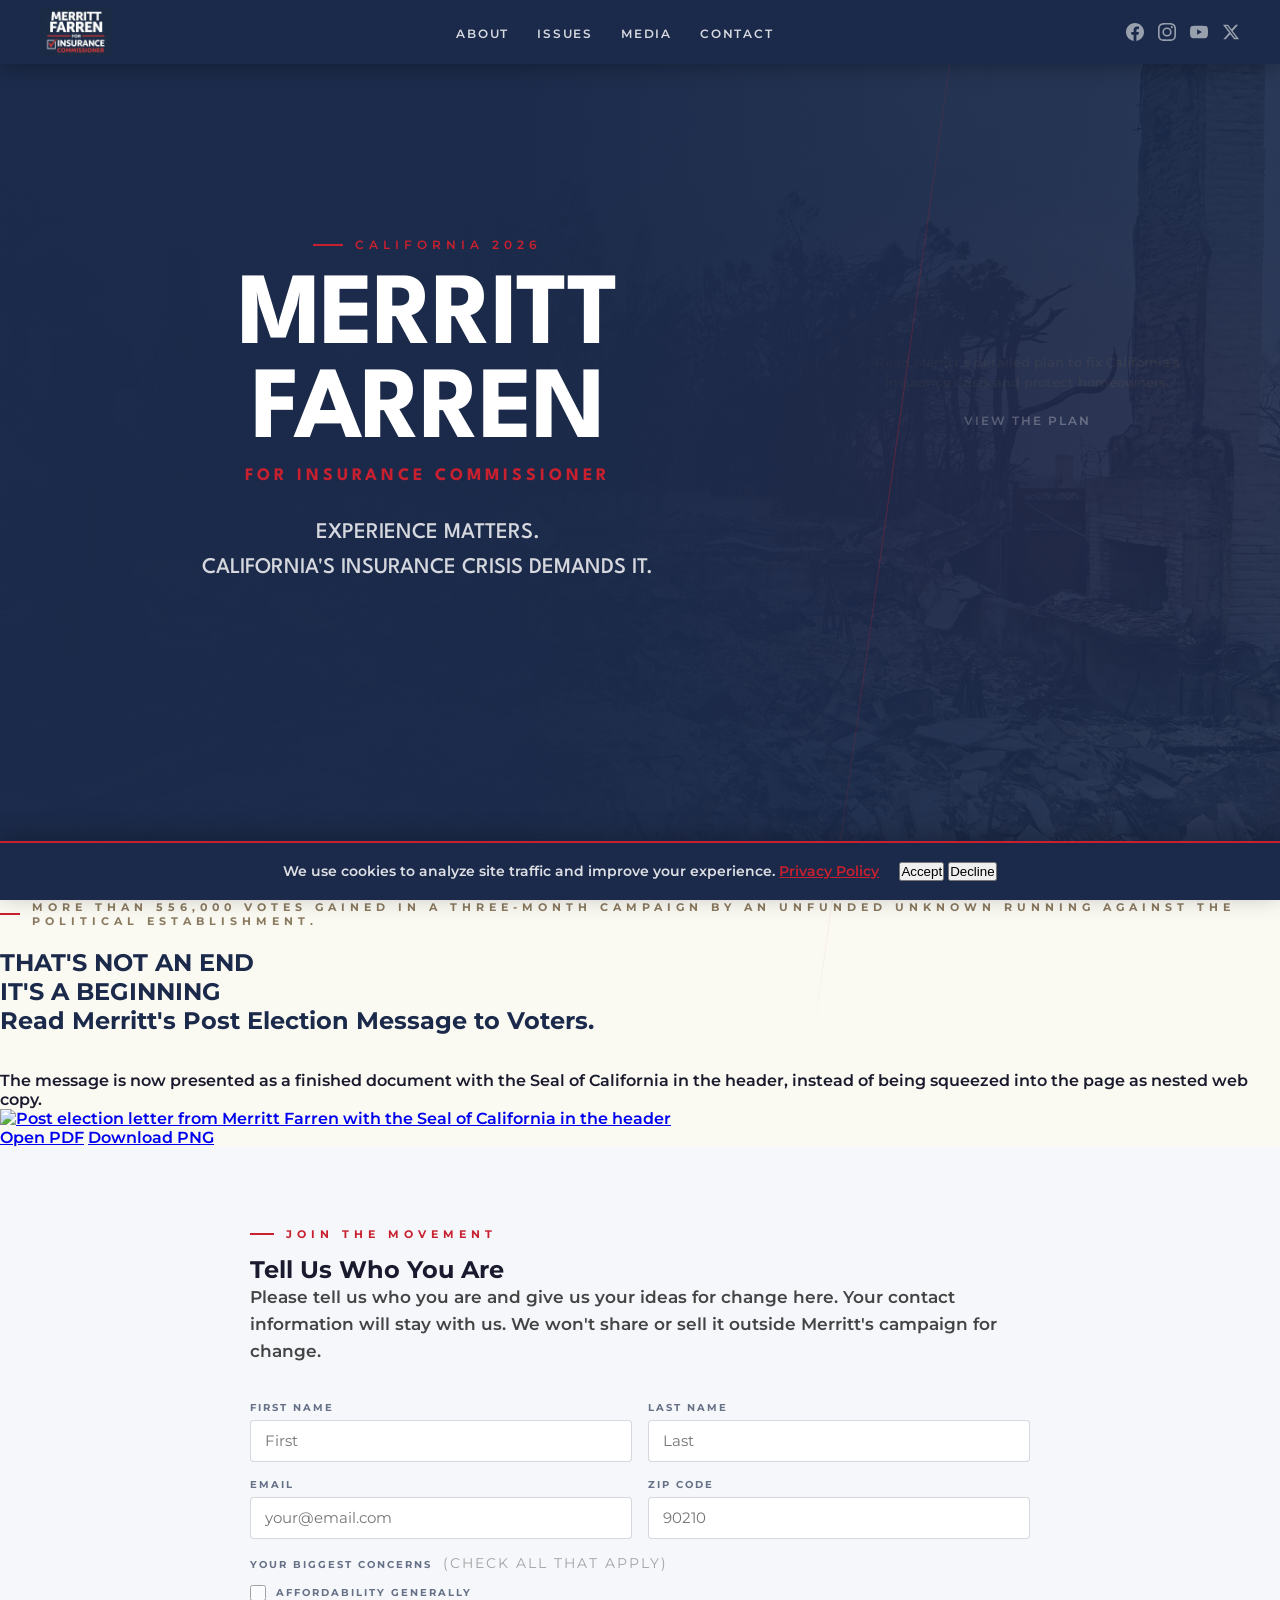
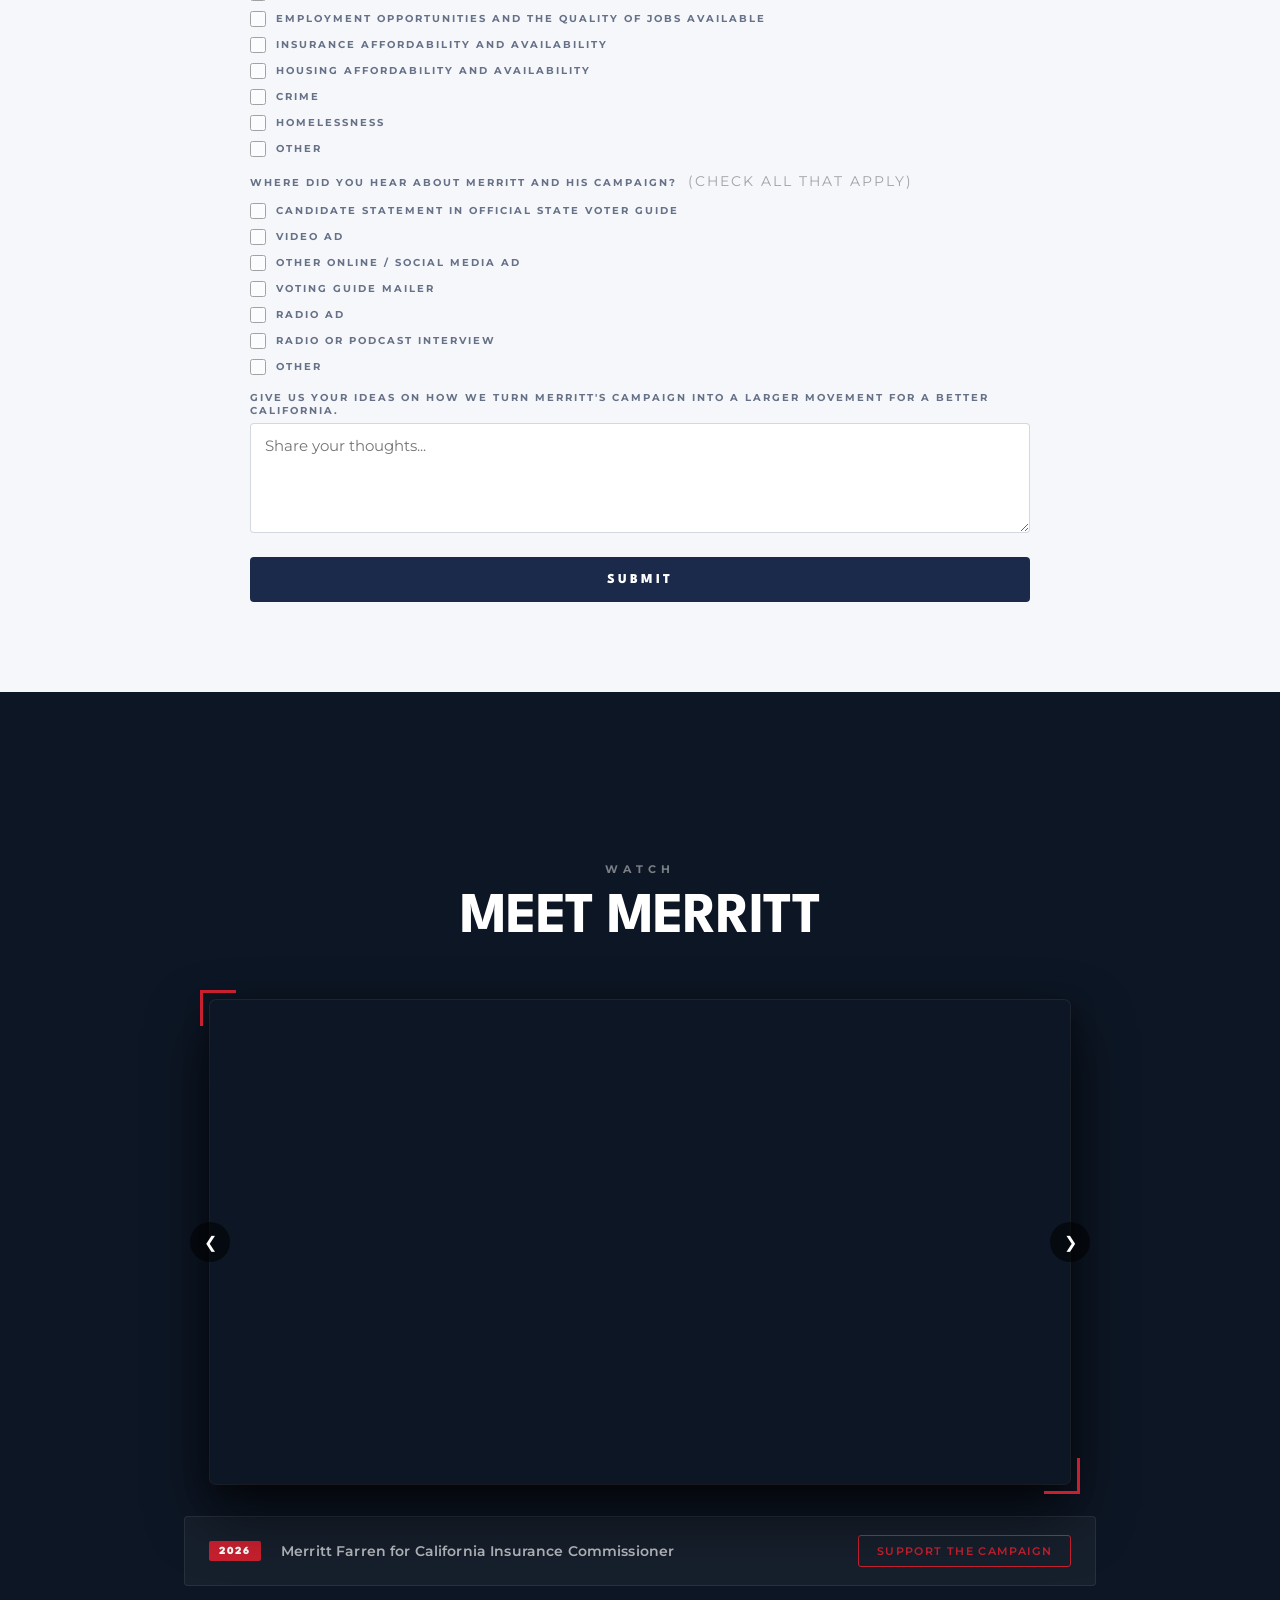
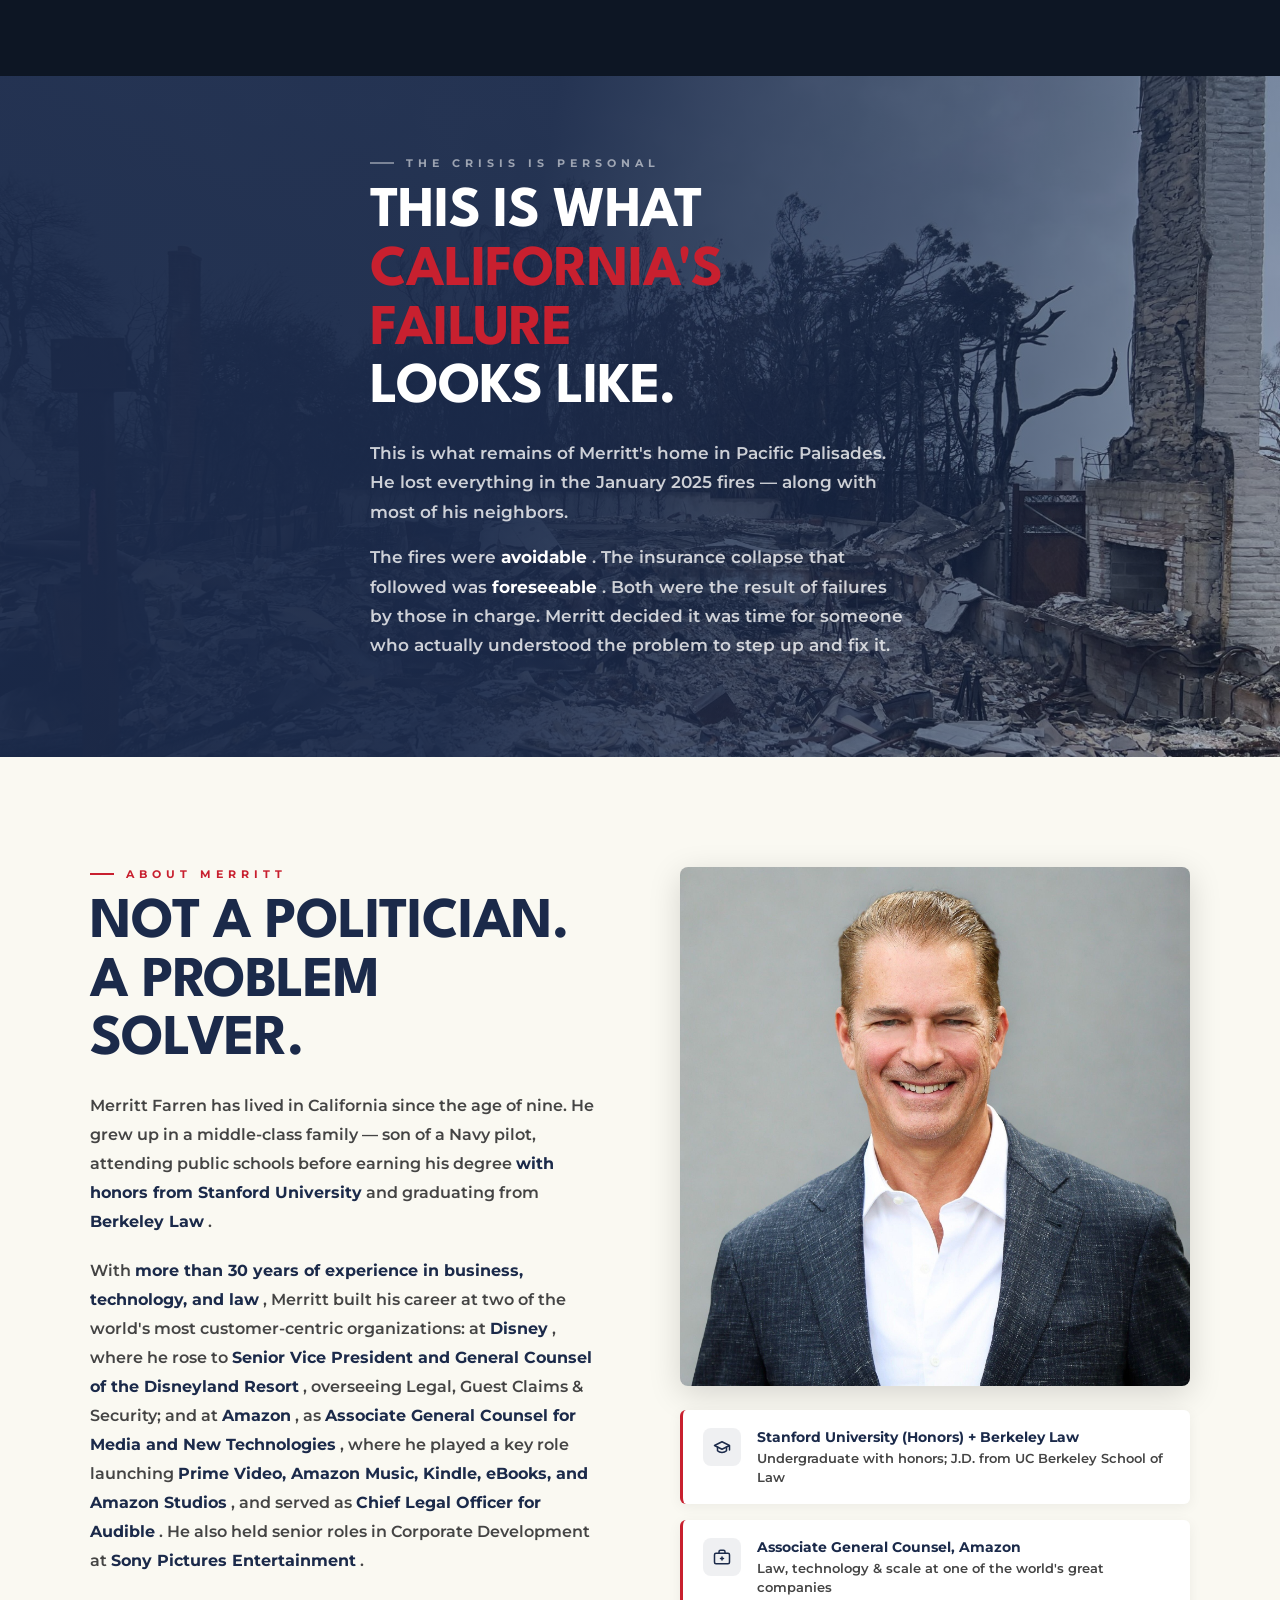
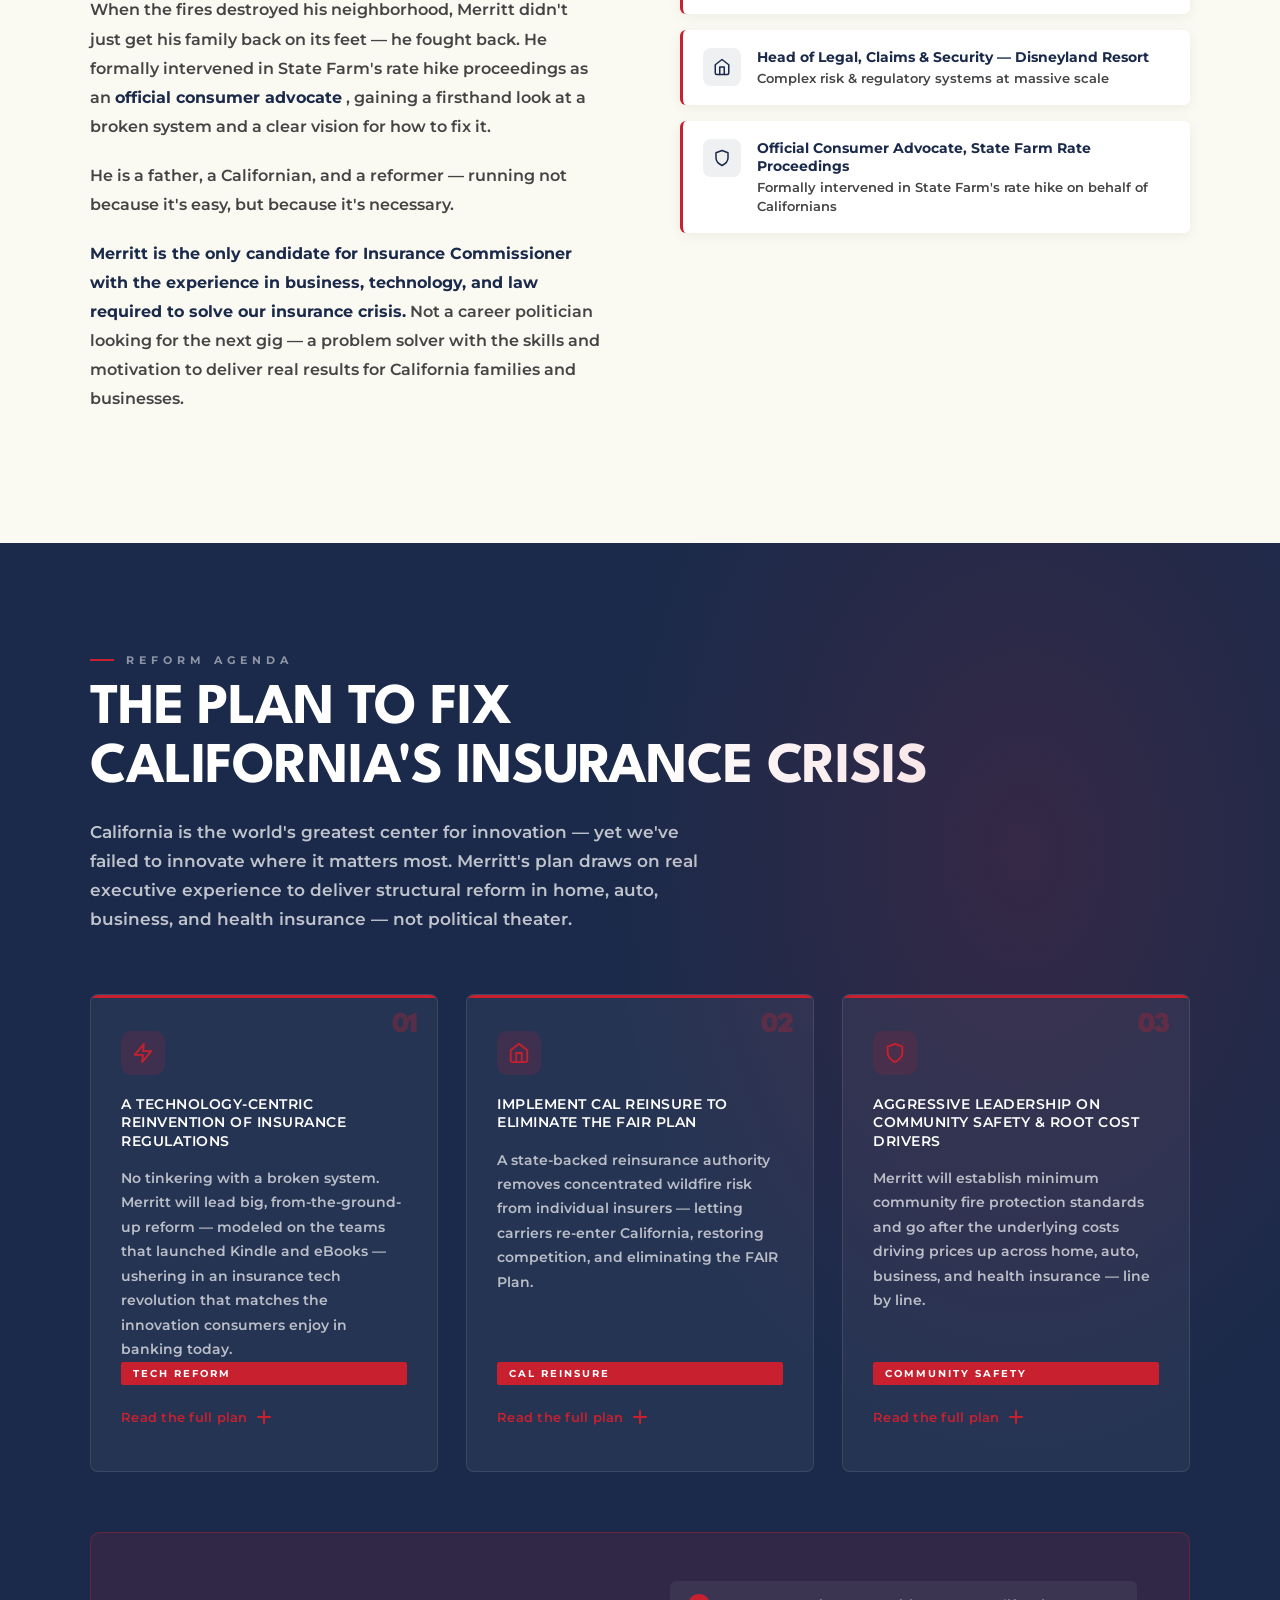
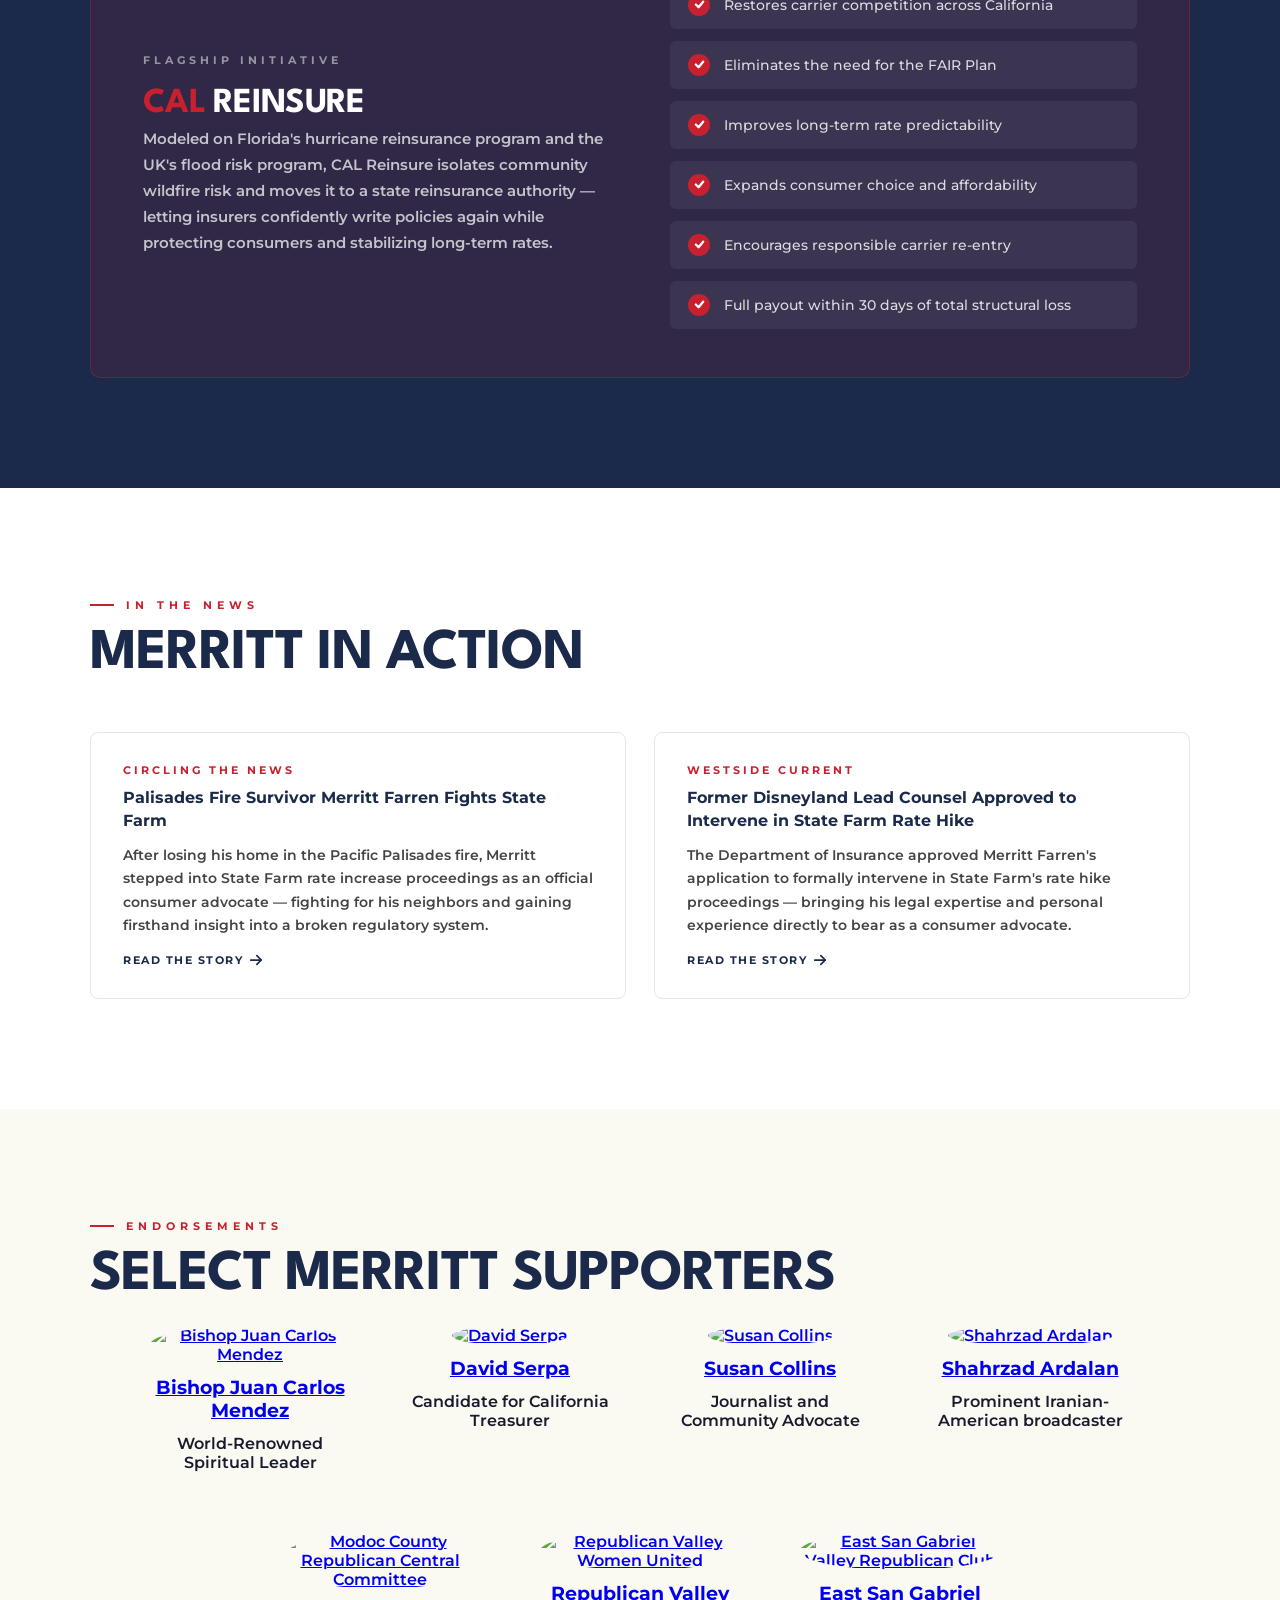
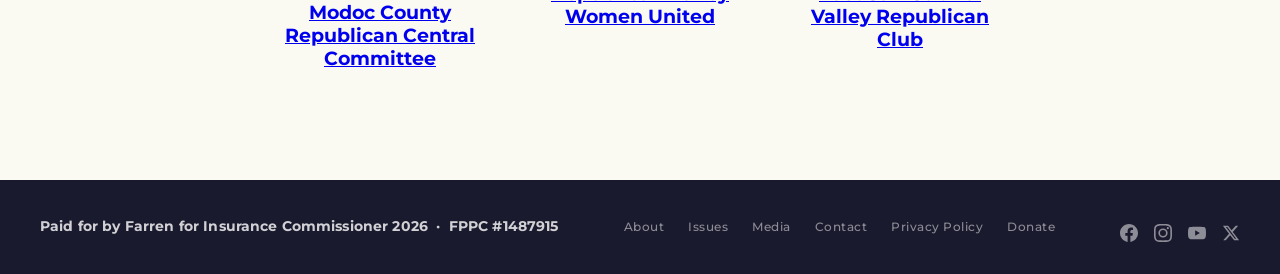
==== index.html @ 4e4d444b "Post-Race Update" ====
<!doctype html>
<html lang="en">
  <head>
    <meta charset="UTF-8" />
    <meta name="viewport" content="width=device-width, initial-scale=1.0" />
    <title>Merritt Farren for California Insurance Commissioner 2026</title>

    <!-- SEO Meta Tags -->
    <meta
      name="description"
      content="Merritt Farren is running for California Insurance Commissioner in 2026. A Pacific Palisades fire survivor with 30+ years of experience at Disney and Amazon, Merritt has the plan to fix California's insurance crisis."
    />
    <meta
      name="keywords"
      content="Merritt Farren, California Insurance Commissioner, 2026 election, insurance reform, CAL Reinsure, FAIR Plan, wildfire insurance, California insurance crisis, home insurance, auto insurance"
    />
    <meta name="author" content="Farren for Insurance Commissioner 2026" />
    <meta name="robots" content="index, follow" />
    <link rel="canonical" href="https://www.merrittfarrenca.com" />

    <!-- Open Graph / Facebook -->
    <meta property="og:type" content="website" />
    <meta property="og:url" content="https://www.merrittfarrenca.com" />
    <meta
      property="og:title"
      content="Merritt Farren for California Insurance Commissioner 2026"
    />
    <meta
      property="og:description"
      content="Experience matters. Merritt Farren — Disney and Amazon executive, Stanford and Berkeley Law grad, Pacific Palisades fire survivor — is running to fix California's insurance crisis with a real plan."
    />
    <meta
      property="og:image"
      content="https://www.merrittfarrenca.com/images/merritt-farren.jpg"
    />
    <meta
      property="og:site_name"
      content="Merritt Farren for Insurance Commissioner 2026"
    />
    <meta property="og:locale" content="en_US" />

    <!-- Twitter Card -->
    <meta name="twitter:card" content="summary_large_image" />
    <meta
      name="twitter:title"
      content="Merritt Farren for California Insurance Commissioner 2026"
    />
    <meta
      name="twitter:description"
      content="Experience matters. Merritt Farren — Disney and Amazon executive, Stanford and Berkeley Law grad, fire survivor — is running to fix California's insurance crisis."
    />
    <meta
      name="twitter:image"
      content="https://www.merrittfarrenca.com/images/merritt-farren.jpg"
    />

    <!-- Theme & Mobile -->
    <meta name="theme-color" content="#1B2A4A" />
    <meta name="apple-mobile-web-app-title" content="Farren 2026" />
    <meta name="application-name" content="Farren 2026" />

    <link rel="preconnect" href="https://fonts.googleapis.com" />
    <link rel="preconnect" href="https://fonts.gstatic.com" crossorigin />
    <link
      href="https://fonts.googleapis.com/css2?family=League+Spartan:wght@400;500;600;700;800;900&family=Montserrat:wght@400;500;600;700&display=swap"
      rel="stylesheet"
    />
    <link rel="stylesheet" href="css/styles.css" />
    <!-- Google Tag Manager -->
    <script>
      (function (w, d, s, l, i) {
        w[l] = w[l] || [];
        w[l].push({
          "gtm.start": new Date().getTime(),
          event: "gtm.js",
        });
        var f = d.getElementsByTagName(s)[0],
          j = d.createElement(s),
          dl = l != "dataLayer" ? "&l=" + l : "";
        j.async = true;
        j.src = "https://www.googletagmanager.com/gtm.js?id=" + i + dl;
        f.parentNode.insertBefore(j, f);
      })(window, document, "script", "dataLayer", "GTM-PVNHFPWB");
    </script>

<!-- End Google Tag Manager --></head>
  <body>
    <!-- NAV -->
    <nav>
      <a href="#" class="nav-logo">
        <img
          src="images/logo.jpg"
          alt="Merritt Farren for Insurance Commissioner 2026"
        />
      </a>
      <ul class="nav-links">
        <li>
          <a href="#story">About</a>
        </li>
        <li>
          <a href="#issues">Issues</a>
        </li>
        <!--<li>
          <a href="#endorsements">Endorsements</a>
        </li> Hide endorsements for now -->
        <li>
          <a href="/media">Media</a>
        </li>
        <li>
          <a href="#contact">Contact</a>
        </li>
        <!--<li>
          <a
            href="https://www.efundraisingconnections.com/c/FarrenforInsuranceCommissioner2026"
            target="_blank"
            class="nav-donate"
            >Donate</a
          >
        </li> -->
      </ul>
      <div class="nav-social">
        <a
          href="https://www.facebook.com/merritt.farren"
          target="_blank"
          aria-label="Facebook"
        >
          <svg viewBox="0 0 24 24" fill="currentColor">
            <path
              d="M24 12.073c0-6.627-5.373-12-12-12s-12 5.373-12 12c0 5.99 4.388 10.954 10.125 11.854v-8.385H7.078v-3.47h3.047V9.43c0-3.007 1.792-4.669 4.533-4.669 1.312 0 2.686.235 2.686.235v2.953H15.83c-1.491 0-1.956.925-1.956 1.874v2.25h3.328l-.532 3.47h-2.796v8.385C19.612 23.027 24 18.062 24 12.073z"
            />
          </svg>
        </a>
        <a
          href="https://www.instagram.com/merrittfarren"
          target="_blank"
          aria-label="Instagram"
        >
          <svg viewBox="0 0 24 24" fill="currentColor">
            <path
              d="M12 2.163c3.204 0 3.584.012 4.85.07 3.252.148 4.771 1.691 4.919 4.919.058 1.265.069 1.645.069 4.849 0 3.205-.012 3.584-.069 4.849-.149 3.225-1.664 4.771-4.919 4.919-1.266.058-1.644.07-4.85.07-3.204 0-3.584-.012-4.849-.07-3.26-.149-4.771-1.699-4.919-4.92-.058-1.265-.07-1.644-.07-4.849 0-3.204.013-3.583.07-4.849.149-3.227 1.664-4.771 4.919-4.919 1.266-.057 1.645-.069 4.849-.069zM12 0C8.741 0 8.333.014 7.053.072 2.695.272.273 2.69.073 7.052.014 8.333 0 8.741 0 12c0 3.259.014 3.668.072 4.948.2 4.358 2.618 6.78 6.98 6.98C8.333 23.986 8.741 24 12 24c3.259 0 3.668-.014 4.948-.072 4.354-.2 6.782-2.618 6.979-6.98.059-1.28.073-1.689.073-4.948 0-3.259-.014-3.667-.072-4.947-.196-4.354-2.617-6.78-6.979-6.98C15.668.014 15.259 0 12 0zm0 5.838a6.162 6.162 0 100 12.324 6.162 6.162 0 000-12.324zM12 16a4 4 0 110-8 4 4 0 010 8zm6.406-11.845a1.44 1.44 0 100 2.881 1.44 1.44 0 000-2.881z"
            />
          </svg>
        </a>
        <a
          href="https://www.youtube.com/@MerrittFarrenCampaign"
          target="_blank"
          aria-label="YouTube"
        >
          <svg viewBox="0 0 24 24" fill="currentColor">
            <path
              d="M23.498 6.186a3.016 3.016 0 0 0-2.122-2.136C19.505 3.545 12 3.545 12 3.545s-7.505 0-9.377.505A3.017 3.017 0 0 0 .502 6.186C0 8.07 0 12 0 12s0 3.93.502 5.814a3.016 3.016 0 0 0 2.122 2.136c1.871.505 9.376.505 9.376.505s7.505 0 9.377-.505a3.015 3.015 0 0 0 2.122-2.136C24 15.93 24 12 24 12s0-3.93-.502-5.814zM9.545 15.568V8.432L15.818 12l-6.273 3.568z"
            />
          </svg>
        </a>
        <a href="https://x.com/merrittfarren" target="_blank" aria-label="X">
          <svg viewBox="0 0 24 24" fill="currentColor">
            <path
              d="M18.244 2.25h3.308l-7.227 8.26 8.502 11.24H16.17l-5.214-6.817L4.99 21.75H1.68l7.73-8.835L1.254 2.25H8.08l4.713 6.231zm-1.161 17.52h1.833L7.084 4.126H5.117z"
            />
          </svg>
        </a>
      </div>
      <button class="hamburger" id="hamburger" aria-label="Open menu">
        <span></span>
        <span></span>
        <span></span>
      </button>
    </nav>

    <!-- MOBILE MENU -->
    <div class="mobile-menu" id="mobileMenu">
      <ul class="mobile-menu-links">
        <li>
          <a href="#story">About</a>
        </li>
        <li>
          <a href="#issues">Issues</a>
        </li>
        <li>
          <a href="#endorsements">Endorsements</a>
        </li>
        <li>
          <a href="/media">Media</a>
        </li>
        <li>
          <a href="#contact">Contact</a>
        </li>
        <li>
          <a
            href="https://www.efundraisingconnections.com/c/FarrenforInsuranceCommissioner2026"
            target="_blank"
            class="mobile-donate"
            >Donate</a
          >
        </li>
      </ul>
      <div class="mobile-menu-social">
        <a
          href="https://www.facebook.com/merritt.farren"
          target="_blank"
          aria-label="Facebook"
        >
          <svg viewBox="0 0 24 24" fill="currentColor">
            <path
              d="M24 12.073c0-6.627-5.373-12-12-12s-12 5.373-12 12c0 5.99 4.388 10.954 10.125 11.854v-8.385H7.078v-3.47h3.047V9.43c0-3.007 1.792-4.669 4.533-4.669 1.312 0 2.686.235 2.686.235v2.953H15.83c-1.491 0-1.956.925-1.956 1.874v2.25h3.328l-.532 3.47h-2.796v8.385C19.612 23.027 24 18.062 24 12.073z"
            />
          </svg>
        </a>
        <a
          href="https://www.instagram.com/merrittfarren"
          target="_blank"
          aria-label="Instagram"
        >
          <svg viewBox="0 0 24 24" fill="currentColor">
            <path
              d="M12 2.163c3.204 0 3.584.012 4.85.07 3.252.148 4.771 1.691 4.919 4.919.058 1.265.069 1.645.069 4.849 0 3.205-.012 3.584-.069 4.849-.149 3.225-1.664 4.771-4.919 4.919-1.266.058-1.644.07-4.85.07-3.204 0-3.584-.012-4.849-.07-3.26-.149-4.771-1.699-4.919-4.92-.058-1.265-.07-1.644-.07-4.849 0-3.204.013-3.583.07-4.849.149-3.227 1.664-4.771 4.919-4.919 1.266-.057 1.645-.069 4.849-.069zM12 0C8.741 0 8.333.014 7.053.072 2.695.272.273 2.69.073 7.052.014 8.333 0 8.741 0 12c0 3.259.014 3.668.072 4.948.2 4.358 2.618 6.78 6.98 6.98C8.333 23.986 8.741 24 12 24c3.259 0 3.668-.014 4.948-.072 4.354-.2 6.782-2.618 6.979-6.98.059-1.28.073-1.689.073-4.948 0-3.259-.014-3.667-.072-4.947-.196-4.354-2.617-6.78-6.979-6.98C15.668.014 15.259 0 12 0zm0 5.838a6.162 6.162 0 100 12.324 6.162 6.162 0 000-12.324zM12 16a4 4 0 110-8 4 4 0 010 8zm6.406-11.845a1.44 1.44 0 100 2.881 1.44 1.44 0 000-2.881z"
            />
          </svg>
        </a>
        <a
          href="https://www.youtube.com/@MerrittFarrenCampaign"
          target="_blank"
          aria-label="YouTube"
        >
          <svg viewBox="0 0 24 24" fill="currentColor">
            <path
              d="M23.498 6.186a3.016 3.016 0 0 0-2.122-2.136C19.505 3.545 12 3.545 12 3.545s-7.505 0-9.377.505A3.017 3.017 0 0 0 .502 6.186C0 8.07 0 12 0 12s0 3.93.502 5.814a3.016 3.016 0 0 0 2.122 2.136c1.871.505 9.376.505 9.376.505s7.505 0 9.377-.505a3.015 3.015 0 0 0 2.122-2.136C24 15.93 24 12 24 12s0-3.93-.502-5.814zM9.545 15.568V8.432L15.818 12l-6.273 3.568z"
            />
          </svg>
        </a>
        <a href="https://x.com/merrittfarren" target="_blank" aria-label="X">
          <svg viewBox="0 0 24 24" fill="currentColor">
            <path
              d="M18.244 2.25h3.308l-7.227 8.26 8.502 11.24H16.17l-5.214-6.817L4.99 21.75H1.68l7.73-8.835L1.254 2.25H8.08l4.713 6.231zm-1.161 17.52h1.833L7.084 4.126H5.117z"
            />
          </svg>
        </a>
      </div>
    </div>

        <!-- HERO -->
    <section class="hero">
      <div class="hero-fire-bg"></div>
      <div class="hero-bg-overlay"></div>
      <div class="hero-inner">
        <div class="hero-text">
          <div class="hero-eyebrow">California 2026</div>
          <div class="hero-name">
            Merritt
            <br />
            Farren
          </div>
          <div class="hero-title">For Insurance Commissioner</div>
          <p class="hero-headline">
            Experience Matters.
            <br />
            California's Insurance Crisis Demands It.
          </p>
        </div>
        <div class="hero-logo-wrap">
          <div class="hero-logo-frame">
            <img
              src="images/logo.jpg"
              alt="Merritt Farren for Insurance Commissioner"
            />
          </div>
        </div>
      </div>
      <!--<div class="hero-actions">
        <div class="hero-action-col">
          <h3>Email Updates</h3>
          <p>
            Get campaign updates and key announcements. Sign up for the email
            list.
          </p>
          <form
            action="/thanks"
            class="volunteer-form"
            id="emailListForm"
            method="POST"
            name="email-list"
          >
            <input type="hidden" name="form-name" value="email-list" />
            <input
              type="email"
              name="email"
              id="emailListEmail"
              placeholder="Your email"
              autocomplete="email"
              required
            />
            <button type="submit">Sign Up</button>
          </form>
          <p
            class="form-status"
            id="emailListStatus"
            role="status"
            aria-live="polite"
          ></p>
        </div>  Email section is commented out -->
        <!--<div class="hero-action-col">
          <h3>Donate</h3>
          <p>
            Your contribution fuels the fight for fair insurance in California.
            Every dollar counts.
          </p>
          <a
            href="https://www.efundraisingconnections.com/c/FarrenforInsuranceCommissioner2026"
            target="_blank"
            class="action-btn action-btn-red"
            >Donate Now</a
          >
        </div>  Donate section is commented out -->
        <div class="hero-action-col">
          <h3>See the Plan</h3>
          <p>
            Read Merritt's detailed plan to fix California's insurance crisis
            and protect homeowners.
          </p>
          <a href="#issues" class="action-btn action-btn-navy">View the Plan</a>
        </div>
      </div>
      <div class="scroll-indicator">
        <div class="scroll-chevron"></div>
      </div>
    </section>

    <!-- MERRITT LETTER -->
    <div class="letter-section">
      <div class="letter-section-bg"></div>
      <div class="letter-section-overlay"></div>
      <div class="letter-section-inner">
        <div class="letter-intro">
          <div class="section-label letter-label">
            MORE THAN 556,000 VOTES GAINED IN A THREE-MONTH CAMPAIGN BY AN UNFUNDED
            UNKNOWN RUNNING AGAINST THE POLITICAL ESTABLISHMENT.
          </div>

          <h2 class="letter-h2">
            THAT'S NOT AN END<br />
            <span>IT'S A BEGINNING</span><br />
            Read Merritt's Post Election Message to Voters.
          </h2>
          <p class="letter-intro-copy">
            The message is now presented as a finished document with the Seal of
            California in the header, instead of being squeezed into the page as
            nested web copy.
          </p>
        </div>

        <figure class="letter-document">
          <a href="images/documents/merritt-post-election-letter.pdf" aria-label="Open Merritt Farren's post election letter as a PDF">
            <img
              src="images/documents/merritt-post-election-letter.png"
              alt="Post election letter from Merritt Farren with the Seal of California in the header"
            />
          </a>
          <figcaption class="letter-actions">
            <a href="images/documents/merritt-post-election-letter.pdf">Open PDF</a>
            <a href="images/documents/merritt-post-election-letter.png" download>Download PNG</a>
          </figcaption>
        </figure>
      </div>
    </div>

    <!-- MOVEMENT FORM -->
<section id="movement-form" class="movement-form-section">
  <div class="movement-form-inner">
    <div class="section-label">Join the Movement</div>
    <h2>Tell Us Who You Are</h2>
    <p class="movement-form-intro">
      Please tell us who you are and give us your ideas for change here.
      Your contact information will stay with us. We won't share or sell
      it outside Merritt's campaign for change.
    </p>

    <form
      action="/thanks"
      id="movementForm"
      method="POST"
      name="movement"
    >
      <input type="hidden" name="form-name" value="movement" />

      <!-- Name Row -->
      <div class="cf-row">
        <div class="cf-group">
          <label for="mf-first">First Name</label>
          <input
            type="text"
            id="mf-first"
            name="first-name"
            placeholder="First"
            autocomplete="given-name"
            required
          />
        </div>
        <div class="cf-group">
          <label for="mf-last">Last Name</label>
          <input
            type="text"
            id="mf-last"
            name="last-name"
            placeholder="Last"
            autocomplete="family-name"
            required
          />
        </div>
      </div>

      <!-- Email + Zip Row -->
      <div class="cf-row">
        <div class="cf-group">
          <label for="mf-email">Email</label>
          <input
            type="email"
            id="mf-email"
            name="email"
            placeholder="your@email.com"
            autocomplete="email"
            required
          />
        </div>
        <div class="cf-group">
          <label for="mf-zip">Zip Code</label>
          <input
            type="text"
            id="mf-zip"
            name="zip"
            placeholder="90210"
            maxlength="10"
            autocomplete="postal-code"
          />
        </div>
      </div>

      <!-- Biggest Concerns -->
      <div class="cf-row">
        <div class="cf-group cf-full">
          <label>Your Biggest Concerns <span class="cf-hint">(check all that apply)</span></label>
          <div class="cf-checkgroup">
            <label class="cf-check">
              <input type="checkbox" name="concerns" value="affordability-generally" />
              Affordability generally
            </label>
            <label class="cf-check">
              <input type="checkbox" name="concerns" value="employment" />
              Employment opportunities and the quality of jobs available
            </label>
            <label class="cf-check">
              <input type="checkbox" name="concerns" value="insurance" />
              Insurance affordability and availability
            </label>
            <label class="cf-check">
              <input type="checkbox" name="concerns" value="housing" />
              Housing affordability and availability
            </label>
            <label class="cf-check">
              <input type="checkbox" name="concerns" value="crime" />
              Crime
            </label>
            <label class="cf-check">
              <input type="checkbox" name="concerns" value="homelessness" />
              Homelessness
            </label>
            <label class="cf-check">
              <input type="checkbox" name="concerns" value="other-concern" />
              Other
            </label>
          </div>
        </div>
      </div>

      <!-- How Did You Hear -->
      <div class="cf-row">
        <div class="cf-group cf-full">
          <label>Where did you hear about Merritt and his campaign? <span class="cf-hint">(check all that apply)</span></label>
          <div class="cf-checkgroup">
            <label class="cf-check">
              <input type="checkbox" name="heard-via" value="voter-guide-statement" />
              Candidate statement in official state voter guide
            </label>
            <label class="cf-check">
              <input type="checkbox" name="heard-via" value="video-ad" />
              Video ad
            </label>
            <label class="cf-check">
              <input type="checkbox" name="heard-via" value="online-social-ad" />
              Other online / social media ad
            </label>
            <label class="cf-check">
              <input type="checkbox" name="heard-via" value="voting-guide-mailer" />
              Voting guide mailer
            </label>
            <label class="cf-check">
              <input type="checkbox" name="heard-via" value="radio-ad" />
              Radio ad
            </label>
            <label class="cf-check">
              <input type="checkbox" name="heard-via" value="radio-podcast-interview" />
              Radio or podcast interview
            </label>
            <label class="cf-check">
              <input type="checkbox" name="heard-via" value="other-heard" />
              Other
            </label>
          </div>
        </div>
      </div>

      <!-- Ideas -->
      <div class="cf-row">
        <div class="cf-group cf-full">
          <label for="mf-ideas">
            Give us your ideas on how we turn Merritt's campaign into a
            larger movement for a better California.
          </label>
          <textarea
            id="mf-ideas"
            name="ideas"
            placeholder="Share your thoughts..."
          ></textarea>
        </div>
      </div>

      <button class="cf-submit" type="submit">Submit</button>
      <p class="form-status" id="movementFormStatus" role="status" aria-live="polite"></p>
    </form>
  </div>
</section>

    <!-- ═══════════════════════════════════════════════════════
         NEW VIDEO SECTION — embedded after bio, before issues
         ═══════════════════════════════════════════════════════ -->
    <section id="video" class="video-section">
      <div class="video-section-inner">
        <div class="video-section-header">
          <div class="section-label">Watch</div>
          <h2 class="section-title">Meet Merritt</h2>
        </div>

        <div class="video-stage">
          <div class="video-frame-accent video-frame-accent--tl"></div>
          <div class="video-frame-accent video-frame-accent--br"></div>

          <div class="vc-track-wrap">
            <div class="vc-track" id="vcTrack">
              <div class="vc-slide">
                <div
                  class="video-preview"
                  data-id="7yLs1cgR4rY"
                  data-title="Campaign Video 1"
                >
                  <img
                    src="https://img.youtube.com/vi/7yLs1cgR4rY/maxresdefault.jpg"
                    alt="Campaign Video 1"
                  />
                  <button class="play-btn" aria-label="Play">▶</button>
                </div>
              </div>
              <div class="vc-slide">
                <div
                  class="video-preview"
                  data-id="9R1EtEYPnVE"
                  data-title="Campaign Video 2"
                >
                  <img
                    src="https://img.youtube.com/vi/9R1EtEYPnVE/maxresdefault.jpg"
                    alt="Campaign Video 2"
                  />
                  <button class="play-btn" aria-label="Play">▶</button>
                </div>
              </div>
              <div class="vc-slide">
                <div
                  class="video-preview"
                  data-id="TjQpWPBxz4E"
                  data-title="Campaign Video 3"
                >
                  <img
                    src="https://img.youtube.com/vi/TjQpWPBxz4E/maxresdefault.jpg"
                    alt="Campaign Video 3"
                  />
                  <button class="play-btn" aria-label="Play">▶</button>
                </div>
              </div>
            </div>
          </div>

          <button
            class="vc-arrow vc-arrow--left"
            id="vcPrev"
            aria-label="Previous"
          >
            ❮
          </button>
          <button
            class="vc-arrow vc-arrow--right"
            id="vcNext"
            aria-label="Next"
          >
            ❯
          </button>
        </div>

        <div class="video-callout">
          <span class="video-callout-flag">2026</span>
          <p class="video-callout-text">
            Merritt Farren for California Insurance Commissioner
          </p>
          <a
            href="https://www.efundraisingconnections.com/c/FarrenforInsuranceCommissioner2026"
            target="_blank"
            class="video-donate-btn"
            >Support the Campaign</a
          >
        </div>
      </div>
    </section>

    <!-- FIRE IMPACT -->
    <div class="fire-section">
      <div class="fire-section-bg"></div>
      <div class="fire-section-overlay"></div>
      <div class="fire-section-inner">
        <div class="section-label">The Crisis is Personal</div>
        <h2>
          This Is What
          <br />
          <span>California's Failure</span>
          <br />
          Looks Like.
        </h2>
        <p>
          This is what remains of Merritt's home in Pacific Palisades. He lost
          everything in the January 2025 fires — along with most of his
          neighbors.
        </p>
        <p>
          The fires were
          <strong>avoidable</strong>
          . The insurance collapse that followed was
          <strong>foreseeable</strong>
          . Both were the result of failures by those in charge. Merritt decided
          it was time for someone who actually understood the problem to step up
          and fix it.
        </p>
      </div>
    </div>

    <!-- ABOUT / BIO -->
    <section id="story">
      <div class="section-inner">
        <div class="story-grid">
          <div class="story-text">
            <div class="section-label">About Merritt</div>
            <h2 class="section-title">
              Not a Politician.
              <br />
              A Problem Solver.
            </h2>
            <p>
              Merritt Farren has lived in California since the age of nine. He
              grew up in a middle-class family — son of a Navy pilot, attending
              public schools before earning his degree
              <strong>with honors from Stanford University</strong>
              and graduating from
              <strong>Berkeley Law</strong>
              .
            </p>
            <p>
              With
              <strong
                >more than 30 years of experience in business, technology, and
                law</strong
              >
              , Merritt built his career at two of the world's most
              customer-centric organizations: at
              <strong>Disney</strong>
              , where he rose to
              <strong
                >Senior Vice President and General Counsel of the Disneyland
                Resort</strong
              >
              , overseeing Legal, Guest Claims &amp; Security; and at
              <strong>Amazon</strong>
              , as
              <strong
                >Associate General Counsel for Media and New
                Technologies</strong
              >
              , where he played a key role launching
              <strong
                >Prime Video, Amazon Music, Kindle, eBooks, and Amazon
                Studios</strong
              >
              , and served as
              <strong>Chief Legal Officer for Audible</strong>
              . He also held senior roles in Corporate Development at
              <strong>Sony Pictures Entertainment</strong>
              .
            </p>
            <p>
              When the fires destroyed his neighborhood, Merritt didn't just get
              his family back on its feet — he fought back. He formally
              intervened in State Farm's rate hike proceedings as an
              <strong>official consumer advocate</strong>
              , gaining a firsthand look at a broken system and a clear vision
              for how to fix it.
            </p>
            <p>
              He is a father, a Californian, and a reformer — running not
              because it's easy, but because it's necessary.
            </p>
            <p>
              <strong
                >Merritt is the only candidate for Insurance Commissioner with
                the experience in business, technology, and law required to
                solve our insurance crisis.</strong
              >
              Not a career politician looking for the next gig — a problem
              solver with the skills and motivation to deliver real results for
              California families and businesses.
            </p>
          </div>
          <div>
            <div class="about-headshot">
              <img src="images/merritt-farren.jpg" alt="Merritt Farren" />
            </div>
            <div class="credentials">
              <div class="cred-item">
                <div class="cred-icon">
                  <svg
                    viewBox="0 0 24 24"
                    fill="none"
                    stroke="#1B2A4A"
                    stroke-width="2"
                    stroke-linecap="round"
                    stroke-linejoin="round"
                  >
                    <path d="M22 10v6M2 10l10-5 10 5-10 5z" />
                    <path d="M6 12v5c3 3 9 3 12 0v-5" />
                  </svg>
                </div>
                <div class="cred-text">
                  <strong>Stanford University (Honors) + Berkeley Law</strong>
                  <span
                    >Undergraduate with honors; J.D. from UC Berkeley School of
                    Law</span
                  >
                </div>
              </div>
              <div class="cred-item">
                <div class="cred-icon">
                  <svg
                    viewBox="0 0 24 24"
                    fill="none"
                    stroke="#1B2A4A"
                    stroke-width="2"
                    stroke-linecap="round"
                    stroke-linejoin="round"
                  >
                    <rect x="2" y="7" width="20" height="14" rx="2" />
                    <path d="M16 7V5a2 2 0 0 0-2-2h-4a2 2 0 0 0-2 2v2" />
                    <line x1="12" y1="12" x2="12" y2="16" />
                    <line x1="10" y1="14" x2="14" y2="14" />
                  </svg>
                </div>
                <div class="cred-text">
                  <strong>Associate General Counsel, Amazon</strong>
                  <span
                    >Law, technology &amp; scale at one of the world's great
                    companies</span
                  >
                </div>
              </div>
              <div class="cred-item">
                <div class="cred-icon">
                  <svg
                    viewBox="0 0 24 24"
                    fill="none"
                    stroke="#1B2A4A"
                    stroke-width="2"
                    stroke-linecap="round"
                    stroke-linejoin="round"
                  >
                    <path d="M3 9l9-7 9 7v11a2 2 0 0 1-2 2H5a2 2 0 0 1-2-2z" />
                    <polyline points="9 22 9 12 15 12 15 22" />
                  </svg>
                </div>
                <div class="cred-text">
                  <strong
                    >Head of Legal, Claims &amp; Security — Disneyland
                    Resort</strong
                  >
                  <span
                    >Complex risk &amp; regulatory systems at massive
                    scale</span
                  >
                </div>
              </div>
              <div class="cred-item">
                <div class="cred-icon">
                  <svg
                    viewBox="0 0 24 24"
                    fill="none"
                    stroke="#1B2A4A"
                    stroke-width="2"
                    stroke-linecap="round"
                    stroke-linejoin="round"
                  >
                    <path d="M12 22s8-4 8-10V5l-8-3-8 3v7c0 6 8 10 8 10z" />
                  </svg>
                </div>
                <div class="cred-text">
                  <strong
                    >Official Consumer Advocate, State Farm Rate
                    Proceedings</strong
                  >
                  <span
                    >Formally intervened in State Farm's rate hike on behalf of
                    Californians</span
                  >
                </div>
              </div>
            </div>
          </div>
        </div>
      </div>
    </section>

    <!-- ISSUES -->
    <section id="issues">
      <div class="section-inner">
        <div class="section-label" style="color: rgba(255, 255, 255, 0.5)">
          Reform Agenda
        </div>
        <h2 class="section-title">
          The Plan to Fix
          <br />
          California's Insurance Crisis
        </h2>
        <p class="issues-intro">
          California is the world's greatest center for innovation — yet we've
          failed to innovate where it matters most. Merritt's plan draws on real
          executive experience to deliver structural reform in home, auto,
          business, and health insurance — not political theater.
        </p>

        <div class="issues-grid issues-grid-3">
          <!-- PILLAR 1 -->
          <div class="issue-card issue-card--expandable" id="pillar1">
            <div class="issue-number">01</div>
            <div class="issue-icon">
              <svg
                viewBox="0 0 24 24"
                fill="none"
                stroke="#C8202F"
                stroke-width="2"
                stroke-linecap="round"
                stroke-linejoin="round"
              >
                <path d="M13 2L3 14h9l-1 8 10-12h-9l1-8z" />
              </svg>
            </div>
            <h3>A Technology-Centric Reinvention of Insurance Regulations</h3>
            <p>
              No tinkering with a broken system. Merritt will lead big,
              from-the-ground-up reform — modeled on the teams that launched
              Kindle and eBooks — ushering in an insurance tech revolution that
              matches the innovation consumers enjoy in banking today.
            </p>
            <div class="issue-expanded" aria-hidden="true">
              <p>
                California's insurance regulatory framework was built for a
                different era. Decades of incremental rule-making have produced
                a system that is slow, opaque, and hostile to competition. The
                answer is not another round of small adjustments to a
                fundamentally broken structure.
              </p>
              <p>
                Merritt has been part of teams that launched entirely new
                categories at scale — Kindle, Prime Video, Amazon Studios,
                Audible. He knows what it takes to reinvent an industry from the
                ground up. That experience is what he will bring to the
                Department of Insurance.
              </p>
              <p>
                The tech-centric reforms Merritt will implement recognize a
                fundamental truth: our rules need to work for both consumers and
                insurers. Insurance in California isn't working for either right
                now. With Merritt's leadership, it will work for both — and that
                insurance tech revolution will be built right here in
                California, bringing jobs and new business prosperity.
              </p>
            </div>
            <span class="issue-tag">Tech Reform</span>
            <button
              class="issue-expand-btn"
              aria-expanded="false"
              aria-controls="pillar1"
            >
              Read the full plan

              <svg
                class="expand-icon"
                viewBox="0 0 16 16"
                fill="none"
                stroke="currentColor"
                stroke-width="2"
                stroke-linecap="round"
                stroke-linejoin="round"
              >
                <line x1="2" y1="8" x2="14" y2="8" />
                <line x1="8" y1="2" x2="8" y2="14" class="expand-icon-v" />
              </svg>
            </button>
          </div>

          <!-- PILLAR 2 -->
          <div class="issue-card issue-card--expandable" id="pillar2">
            <div class="issue-number">02</div>
            <div class="issue-icon">
              <svg
                viewBox="0 0 24 24"
                fill="none"
                stroke="#C8202F"
                stroke-width="2"
                stroke-linecap="round"
                stroke-linejoin="round"
              >
                <path d="M3 9l9-7 9 7v11a2 2 0 0 1-2 2H5a2 2 0 0 1-2-2z" />
                <polyline points="9 22 9 12 15 12 15 22" />
              </svg>
            </div>
            <h3>Implement CAL Reinsure to Eliminate the FAIR Plan</h3>
            <p>
              A state-backed reinsurance authority removes concentrated wildfire
              risk from individual insurers — letting carriers re-enter
              California, restoring competition, and eliminating the FAIR Plan.
            </p>
            <div class="issue-expanded" aria-hidden="true">
              <p>
                The core problem driving California's insurance crisis is that
                concentrated community fire risk has made it economically
                impossible for insurers to write home and property policies in
                large parts of the state. When an entire neighborhood burns,
                every policyholder files at once. No private insurer can absorb
                that — so they leave.
              </p>
              <p>
                CAL Reinsure — developed with insurance industry input — moves
                that community-scale fire risk onto a reinsurance authority
                organized by the State. Insurers can then write policies
                statewide without fearing catastrophic community fire losses.
                Modeled on Florida's hurricane reinsurance program and the UK's
                Flood Re program, it has been proven to work.
              </p>
              <p>
                CAL Reinsure also includes a non-negotiable requirement:
                <strong
                  >full payment of the insured amount within 30 days of a total
                  structural loss.</strong
                >
                Families cannot rebuild their lives while insurance companies
                delay. Neither can entire communities. The 30-day guarantee
                changes that — for individual homeowners and for the
                neighborhoods they need to rebuild together.
              </p>
            </div>
            <span class="issue-tag">CAL Reinsure</span>
            <button
              class="issue-expand-btn"
              aria-expanded="false"
              aria-controls="pillar2"
            >
              Read the full plan

              <svg
                class="expand-icon"
                viewBox="0 0 16 16"
                fill="none"
                stroke="currentColor"
                stroke-width="2"
                stroke-linecap="round"
                stroke-linejoin="round"
              >
                <line x1="2" y1="8" x2="14" y2="8" />
                <line x1="8" y1="2" x2="8" y2="14" class="expand-icon-v" />
              </svg>
            </button>
          </div>

          <!-- PILLAR 3 -->
          <div class="issue-card issue-card--expandable" id="pillar3">
            <div class="issue-number">03</div>
            <div class="issue-icon">
              <svg
                viewBox="0 0 24 24"
                fill="none"
                stroke="#C8202F"
                stroke-width="2"
                stroke-linecap="round"
                stroke-linejoin="round"
              >
                <path d="M12 22s8-4 8-10V5l-8-3-8 3v7c0 6 8 10 8 10z" />
              </svg>
            </div>
            <h3>
              Aggressive Leadership on Community Safety &amp; Root Cost Drivers
            </h3>
            <p>
              Merritt will establish minimum community fire protection standards
              and go after the underlying costs driving prices up across home,
              auto, business, and health insurance — line by line.
            </p>
            <div class="issue-expanded" aria-hidden="true">
              <p>
                Structural reforms and CAL Reinsure address the market collapse
                — but insurance will only become truly affordable when we attack
                the costs that drive prices up in the first place. Merritt will
                introduce a new Department of Insurance agenda focused on
                exactly that.
              </p>
              <p>
                On community safety: Merritt will establish minimum fire
                protection standards that cities and counties need to meet to
                help ensure Californians are safe. Communities that invest in
                hardening and preparation will be recognized and rewarded in the
                insurance market. Those that don't will be held accountable.
              </p>
              <p>
                On root costs: Merritt will work insurance line by insurance
                line — home, auto, business, and health — to expose and attack
                the underlying cost drivers inflating premiums. From
                infrastructure failures to fraud to lack of price transparency,
                the Department of Insurance under Merritt's leadership will
                shine a light on what is actually driving costs and pursue real
                solutions with unprecedented vigor.
              </p>
            </div>
            <span class="issue-tag">Community Safety</span>
            <button
              class="issue-expand-btn"
              aria-expanded="false"
              aria-controls="pillar3"
            >
              Read the full plan

              <svg
                class="expand-icon"
                viewBox="0 0 16 16"
                fill="none"
                stroke="currentColor"
                stroke-width="2"
                stroke-linecap="round"
                stroke-linejoin="round"
              >
                <line x1="2" y1="8" x2="14" y2="8" />
                <line x1="8" y1="2" x2="8" y2="14" class="expand-icon-v" />
              </svg>
            </button>
          </div>
        </div>

        <!-- CAL Reinsure spotlight -->
        <div class="cal-spotlight">
          <div>
            <div class="sub">Flagship Initiative</div>
            <h3>
              <span>CAL</span>
              Reinsure
            </h3>
            <p>
              Modeled on Florida's hurricane reinsurance program and the UK's
              flood risk program, CAL Reinsure isolates community wildfire risk
              and moves it to a state reinsurance authority — letting insurers
              confidently write policies again while protecting consumers and
              stabilizing long-term rates.
            </p>
          </div>
          <div class="cal-outcomes">
            <div class="cal-outcome">
              <div class="cal-check">
                <svg
                  viewBox="0 0 12 12"
                  fill="none"
                  stroke="white"
                  stroke-width="2.5"
                  stroke-linecap="round"
                  stroke-linejoin="round"
                >
                  <polyline points="2,6 5,9 10,3" />
                </svg>
              </div>
              Restores carrier competition across California
            </div>
            <div class="cal-outcome">
              <div class="cal-check">
                <svg
                  viewBox="0 0 12 12"
                  fill="none"
                  stroke="white"
                  stroke-width="2.5"
                  stroke-linecap="round"
                  stroke-linejoin="round"
                >
                  <polyline points="2,6 5,9 10,3" />
                </svg>
              </div>
              Eliminates the need for the FAIR Plan
            </div>
            <div class="cal-outcome">
              <div class="cal-check">
                <svg
                  viewBox="0 0 12 12"
                  fill="none"
                  stroke="white"
                  stroke-width="2.5"
                  stroke-linecap="round"
                  stroke-linejoin="round"
                >
                  <polyline points="2,6 5,9 10,3" />
                </svg>
              </div>
              Improves long-term rate predictability
            </div>
            <div class="cal-outcome">
              <div class="cal-check">
                <svg
                  viewBox="0 0 12 12"
                  fill="none"
                  stroke="white"
                  stroke-width="2.5"
                  stroke-linecap="round"
                  stroke-linejoin="round"
                >
                  <polyline points="2,6 5,9 10,3" />
                </svg>
              </div>
              Expands consumer choice and affordability
            </div>
            <div class="cal-outcome">
              <div class="cal-check">
                <svg
                  viewBox="0 0 12 12"
                  fill="none"
                  stroke="white"
                  stroke-width="2.5"
                  stroke-linecap="round"
                  stroke-linejoin="round"
                >
                  <polyline points="2,6 5,9 10,3" />
                </svg>
              </div>
              Encourages responsible carrier re-entry
            </div>
            <div class="cal-outcome">
              <div class="cal-check">
                <svg
                  viewBox="0 0 12 12"
                  fill="none"
                  stroke="white"
                  stroke-width="2.5"
                  stroke-linecap="round"
                  stroke-linejoin="round"
                >
                  <polyline points="2,6 5,9 10,3" />
                </svg>
              </div>
              Full payout within 30 days of total structural loss
            </div>
          </div>
        </div>
      </div>
    </section>

    <!-- NEWS -->
    <section id="news">
      <div class="section-inner">
        <div class="section-label">In the News</div>
        <h2 class="section-title">Merritt in Action</h2>
        <div class="news-grid">
          <a
            class="news-card"
            href="https://www.circlingthenews.com/palisades-fire-survivor-merritt-farren-fights-state-farm/"
            target="_blank"
          >
            <div class="news-source">Circling the News</div>
            <h3>Palisades Fire Survivor Merritt Farren Fights State Farm</h3>
            <p>
              After losing his home in the Pacific Palisades fire, Merritt
              stepped into State Farm rate increase proceedings as an official
              consumer advocate — fighting for his neighbors and gaining
              firsthand insight into a broken regulatory system.
            </p>
            <div class="news-link">
              Read the story
              <svg
                viewBox="0 0 16 16"
                fill="none"
                stroke="currentColor"
                stroke-width="2"
                stroke-linecap="round"
                stroke-linejoin="round"
              >
                <line x1="2" y1="8" x2="14" y2="8" />
                <polyline points="9,3 14,8 9,13" />
              </svg>
            </div>
          </a>
          <a
            class="news-card"
            href="https://www.westsidecurrent.com/news/former-disneyland-lead-counsel-and-palisades-resident-approved-to-intervene-in-state-farm-rate-hike/article_f3b9da5a-d69f-4e0e-b8bf-7d78d3bf1fe5.html"
            target="_blank"
          >
            <div class="news-source">Westside Current</div>
            <h3>
              Former Disneyland Lead Counsel Approved to Intervene in State Farm
              Rate Hike
            </h3>
            <p>
              The Department of Insurance approved Merritt Farren's application
              to formally intervene in State Farm's rate hike proceedings —
              bringing his legal expertise and personal experience directly to
              bear as a consumer advocate.
            </p>
            <div class="news-link">
              Read the story
              <svg
                viewBox="0 0 16 16"
                fill="none"
                stroke="currentColor"
                stroke-width="2"
                stroke-linecap="round"
                stroke-linejoin="round"
              >
                <line x1="2" y1="8" x2="14" y2="8" />
                <polyline points="9,3 14,8 9,13" />
              </svg>
            </div>
          </a>
        </div>
      </div>
    </section>

    <!-- Endorsements -->
    <section id="endorsements">
      <div class="section-inner">
        <div class="section-label">Endorsements</div>
        <h2 class="section-title">Select Merritt Supporters</h2>

        <div class="endorsements-list">
          <div class="endorsement-item">
            <a href="https://www.youtube.com/watch?v=HWkiblbd2xI">
              <img
                src="https://csbc.com/wp-content/uploads/2020/09/Juan-Carlos_Headshot.jpg"
                alt="Bishop Juan Carlos Mendez"
              />
            </a>
            <h3>
              <a href="https://www.youtube.com/watch?v=HWkiblbd2xI"
                >Bishop Juan Carlos Mendez</a
              >
            </h3>
            <p>World-Renowned Spiritual Leader</p>
          </div>

          <div class="endorsement-item">
            <a href="https://serpaforca.com/">
              <img
                src="https://assets.civicengine.com/uploads/candidate/headshot/794963/794963.jpg"
                alt="David Serpa"
              />
            </a>
            <h3><a href="https://serpaforca.com/">David Serpa</a></h3>
            <p>Candidate for California Treasurer</p>
          </div>

          <div class="endorsement-item">
            <a href="https://www.facebook.com/SusanCollinsLA/">
              <img
                src="https://s3.amazonaws.com/ballotpedia-api4/files/thumbs/200/300/Susan_A._CollinsCA.jpg"
                alt="Susan Collins"
              />
            </a>
            <h3>
              <a href="https://www.instagram.com/susancollinsla/"
                >Susan Collins</a
              >
            </h3>
            <p>Journalist and Community Advocate</p>
          </div>

          <div class="endorsement-item">
            <a href="https://shahrzadardalan.com">
              <img
                src="https://shahrzadardalan.com/wp-content/uploads/2019/12/shahrzad-Ardalan-wedding-400x266.jpg"
                alt="Shahrzad Ardalan"
              />
            </a>
            <h3>
              <a href="https://shahrzadardalan.com">Shahrzad Ardalan</a>
            </h3>
            <p>Prominent Iranian-American broadcaster</p>
          </div>

          <div class="endorsement-item">
            <a href="https://www.facebook.com/ModocCountyRCC/">
              <img
                src="https://cagop.org/wp-content/uploads/2025/08/CRP25-main-postive-color-1024x648.png"
                alt="Modoc County Republican Central Committee"
              />
            </a>
            <h3>
              <a href="https://www.facebook.com/ModocCountyRCC/"
                >Modoc County Republican Central Committee</a
              >
            </h3>
          </div>

          <div class="endorsement-item">
            <a href="https://www.facebook.com/whrwf/">
              <img
                src="https://static.wixstatic.com/media/3d1945_eb4669245c854867963f19ad23f0dae7~mv2.jpg/v1/fill/w_180,h_180,al_c,q_80,usm_0.66_1.00_0.01,enc_avif,quality_auto/RWSVM%20Logo%202.jpg"
                alt="Republican Valley Women United"
              />
            </a>
            <h3>
              <a href="https://www.facebook.com/whrwf/"
                >Republican Valley Women United</a
              >
            </h3>
          </div>

          <div class="endorsement-item">
            <a href="https://www.instagram.com/esgvrepublicanclub/">
              <img
                src="https://www.eventbrite.com/organizer-profile/_next/image/?url=https%3A%2F%2Fimg.evbuc.com%2Fhttps%253A%252F%252Fcdn.evbuc.com%252Fimages%252F1182936638%252F2994308572798%252F1%252Foriginal.20260424-040313%3Fw%3D2000%26auto%3Dformat%252Ccompress%26q%3D75%26sharp%3D10%26rect%3D0%252C0%252C240%252C240%26s%3Dc7477d661cc60baf0384d509f636a147&w=256&q=75"
                alt="East San Gabriel Valley Republican Club"
              />
            </a>
            <h3>
              <a href="https://www.instagram.com/esgvrepublicanclub/"
                >East San Gabriel Valley Republican Club</a
              >
            </h3>
          </div>
        </div>
      </div>
    </section>
  
    <!-- CONTACT
    <section id="contact">
      <div class="section-inner">
        <div class="contact-grid">
          <div class="contact-info">
            <div class="section-label">Get in Touch</div>
            <h2 class="section-title">
              Contact the
              <br />
              Campaign
            </h2>
            <p>
              Have a question, want to get involved, or interested in endorsing
              Merritt? Reach out — the campaign team will get back to you
              promptly.
            </p>
            <div class="contact-ways">
              <a class="contact-way" href="mailto:Merritt@MerrittFarrenCA.com">
                <div class="contact-way-icon">
                  <svg
                    viewBox="0 0 24 24"
                    fill="none"
                    stroke="#1B2A4A"
                    stroke-width="2"
                    stroke-linecap="round"
                    stroke-linejoin="round"
                  >
                    <path
                      d="M4 4h16c1.1 0 2 .9 2 2v12c0 1.1-.9 2-2 2H4c-1.1 0-2-.9-2-2V6c0-1.1.9-2 2-2z"
                    />
                    <polyline points="22,6 12,13 2,6" />
                  </svg>
                </div>
                <div class="contact-way-text">
                  <strong>Email the Campaign</strong>
                  <span>Merritt@MerrittFarrenCA.com</span>
                </div>
              </a>
              <a
                class="contact-way"
                href="mailto:Merritt@MerrittFarrenCA.com?subject=Volunteer"
              >
                <div class="contact-way-icon">
                  <svg
                    viewBox="0 0 24 24"
                    fill="none"
                    stroke="#1B2A4A"
                    stroke-width="2"
                    stroke-linecap="round"
                    stroke-linejoin="round"
                  >
                    <path d="M17 21v-2a4 4 0 0 0-4-4H5a4 4 0 0 0-4 4v2" />
                    <circle cx="9" cy="7" r="4" />
                    <path d="M23 21v-2a4 4 0 0 0-3-3.87" />
                    <path d="M16 3.13a4 4 0 0 1 0 7.75" />
                  </svg>
                </div>
                <div class="contact-way-text">
                  <strong>Volunteer</strong>
                  <span>Phone bank, canvass, or host a fundraiser</span>
                </div>
              </a>
              <a
                class="contact-way"
                href="mailto:Merritt@MerrittFarrenCA.com?subject=Press%20Inquiries"
              >
                <div class="contact-way-icon">
                  <svg
                    viewBox="0 0 24 24"
                    fill="none"
                    stroke="#1B2A4A"
                    stroke-width="2"
                    stroke-linecap="round"
                    stroke-linejoin="round"
                  >
                    <path
                      d="M14 2H6a2 2 0 0 0-2 2v16a2 2 0 0 0 2 2h12a2 2 0 0 0 2-2V8z"
                    />
                    <polyline points="14 2 14 8 20 8" />
                    <line x1="16" y1="13" x2="8" y2="13" />
                    <line x1="16" y1="17" x2="8" y2="17" />
                  </svg>
                </div>
                <div class="contact-way-text">
                  <strong>Media Inquiries</strong>
                  <span>Press and interview requests welcome</span>
                </div>
              </a>
              <a
                class="contact-way contact-way-endorsement"
                href="#"
                onclick="
                  document.getElementById('endorseModal').classList.add('open');
                  document.body.style.overflow = 'hidden';
                  return false;
                "
              >
                <div class="contact-way-icon">
                  <svg
                    viewBox="0 0 24 24"
                    fill="none"
                    stroke="#1B2A4A"
                    stroke-width="2"
                    stroke-linecap="round"
                    stroke-linejoin="round"
                  >
                    <polyline points="20 6 9 17 4 12" />
                  </svg>
                </div>
                <div class="contact-way-text">
                  <strong>Endorsements</strong>
                  <span
                    >Interested in endorsing Merritt for Insurance
                    Commissioner?</span
                  >
                </div>
              </a>
            </div>
          </div>
          <form
            action="/thanks"
            class="contact-form-wrap"
            id="contactForm"
            method="POST"
            name="contact"
          >
            <input type="hidden" name="form-name" value="contact" />
            <h3>General Inquiries</h3>
            <p>
              Share your details and message below. The campaign team will
              follow up.
            </p>
            <div class="cf-row">
              <div class="cf-group">
                <label>First Name</label>
                <input
                  type="text"
                  name="first-name"
                  placeholder="First"
                  autocomplete="given-name"
                />
              </div>
              <div class="cf-group">
                <label>Last Name</label>
                <input
                  type="text"
                  name="last-name"
                  placeholder="Last"
                  autocomplete="family-name"
                />
              </div>
            </div>
            <div class="cf-row">
              <div class="cf-group cf-full">
                <label>Email Address</label>
                <input
                  type="email"
                  id="contactEmail"
                  name="email"
                  placeholder="your@email.com"
                  autocomplete="email"
                  required
                />
              </div>
            </div>
            <div class="cf-row">
              <div class="cf-group">
                <label>Phone (optional)</label>
                <input
                  type="tel"
                  name="phone"
                  placeholder="(310) 555-0000"
                  autocomplete="tel"
                />
              </div>
              <div class="cf-group">
                <label>Topic</label>
                <select name="topic">
                  <option>General inquiry</option>
                  <option>Volunteer / Get involved</option>
                  <option>Endorsement</option>
                  <option>Media / Press</option>
                  <option>Donate / Fundraise</option>
                </select>
              </div>
            </div>
            <div class="cf-row">
              <div class="cf-group cf-full">
                <label>Message</label>
                <textarea
                  name="message"
                  placeholder="Write your message here..."
                  required
                ></textarea>
              </div>
            </div>
            <button class="cf-submit" id="cfBtn" type="submit">
              Send Message
            </button>
            <p
              class="form-status"
              id="contactStatus"
              role="status"
              aria-live="polite"
            ></p>
          </form>
        </div>
      </div>
    </section> Contact is commented out -->

    <!-- DONATE
    <section id="donate">
      <div class="section-inner" style="position: relative; z-index: 2">
        <div
          class="section-label center"
          style="color: rgba(255, 255, 255, 0.7)"
        >
          Join the Campaign
        </div>
        <h2 class="section-title">
          Help Fix California's
          <br />
          Insurance Crisis
        </h2>
        <p>
          California needs a reformer — not a career politician. Your support
          helps Merritt reach voters across the state and win in 2026.
        </p>
        <a
          href="https://www.efundraisingconnections.com/c/FarrenforInsuranceCommissioner2026"
          target="_blank"
          class="btn-donate"
          >Donate Today</a
        >
      </div>
    </section> -->

    <!-- FOOTER -->
    <footer>
      <div>
        <span class="fppc-disclaimer"
          >Paid for by Farren for Insurance Commissioner 2026 &nbsp;·&nbsp; FPPC
          #1487915</span
        >
      </div>
      <div class="footer-links">
        <a href="#story">About</a>
        <a href="#issues">Issues</a>
        <a href="/media">Media</a>
        <a href="#contact">Contact</a>
        <a
          href="#"
          onclick="
            document.getElementById('privacyModal').classList.add('open');
            document.body.style.overflow = 'hidden';
            return false;
          "
          >Privacy Policy</a
        >
        <a
          href="https://www.efundraisingconnections.com/c/FarrenforInsuranceCommissioner2026"
          target="_blank"
          >Donate</a
        >
      </div>
      <div class="footer-social">
        <a
          href="https://www.facebook.com/merritt.farren"
          target="_blank"
          aria-label="Facebook"
        >
          <svg viewBox="0 0 24 24" fill="currentColor" width="18" height="18">
            <path
              d="M24 12.073c0-6.627-5.373-12-12-12s-12 5.373-12 12c0 5.99 4.388 10.954 10.125 11.854v-8.385H7.078v-3.47h3.047V9.43c0-3.007 1.792-4.669 4.533-4.669 1.312 0 2.686.235 2.686.235v2.953H15.83c-1.491 0-1.956.925-1.956 1.874v2.25h3.328l-.532 3.47h-2.796v8.385C19.612 23.027 24 18.062 24 12.073z"
            />
          </svg>
        </a>
        <a
          href="https://www.instagram.com/merrittfarren"
          target="_blank"
          aria-label="Instagram"
        >
          <svg viewBox="0 0 24 24" fill="currentColor" width="18" height="18">
            <path
              d="M12 2.163c3.204 0 3.584.012 4.85.07 3.252.148 4.771 1.691 4.919 4.919.058 1.265.069 1.645.069 4.849 0 3.205-.012 3.584-.069 4.849-.149 3.225-1.664 4.771-4.919 4.919-1.266.058-1.644.07-4.85.07-3.204 0-3.584-.012-4.849-.07-3.26-.149-4.771-1.699-4.919-4.92-.058-1.265-.07-1.644-.07-4.849 0-3.204.013-3.583.07-4.849.149-3.227 1.664-4.771 4.919-4.919 1.266-.057 1.645-.069 4.849-.069zM12 0C8.741 0 8.333.014 7.053.072 2.695.272.273 2.69.073 7.052.014 8.333 0 8.741 0 12c0 3.259.014 3.668.072 4.948.2 4.358 2.618 6.78 6.98 6.98C8.333 23.986 8.741 24 12 24c3.259 0 3.668-.014 4.948-.072 4.354-.2 6.782-2.618 6.979-6.98.059-1.28.073-1.689.073-4.948 0-3.259-.014-3.667-.072-4.947-.196-4.354-2.617-6.78-6.979-6.98C15.668.014 15.259 0 12 0zm0 5.838a6.162 6.162 0 100 12.324 6.162 6.162 0 000-12.324zM12 16a4 4 0 110-8 4 4 0 010 8zm6.406-11.845a1.44 1.44 0 100 2.881 1.44 1.44 0 000-2.881z"
            />
          </svg>
        </a>
        <a
          href="https://www.youtube.com/@MerrittFarrenCampaign"
          target="_blank"
          aria-label="YouTube"
        >
          <svg viewBox="0 0 24 24" fill="currentColor" width="18" height="18">
            <path
              d="M23.498 6.186a3.016 3.016 0 0 0-2.122-2.136C19.505 3.545 12 3.545 12 3.545s-7.505 0-9.377.505A3.017 3.017 0 0 0 .502 6.186C0 8.07 0 12 0 12s0 3.93.502 5.814a3.016 3.016 0 0 0 2.122 2.136c1.871.505 9.376.505 9.376.505s7.505 0 9.377-.505a3.015 3.015 0 0 0 2.122-2.136C24 15.93 24 12 24 12s0-3.93-.502-5.814zM9.545 15.568V8.432L15.818 12l-6.273 3.568z"
            />
          </svg>
        </a>
        <a href="https://x.com/merrittfarren" target="_blank" aria-label="X">
          <svg viewBox="0 0 24 24" fill="currentColor" width="18" height="18">
            <path
              d="M18.244 2.25h3.308l-7.227 8.26 8.502 11.24H16.17l-5.214-6.817L4.99 21.75H1.68l7.73-8.835L1.254 2.25H8.08l4.713 6.231zm-1.161 17.52h1.833L7.084 4.126H5.117z"
            />
          </svg>
        </a>
      </div>
    </footer>

    <!-- ENDORSEMENT MODAL -->
    <div class="endorse-modal-overlay" id="endorseModal">
      <div class="endorse-modal">
        <button
          class="endorse-modal-close"
          onclick="
            document.getElementById('endorseModal').classList.remove('open');
            document.body.style.overflow = '';
          "
          aria-label="Close"
        >
          &times;
        </button>
        <h3>Endorsement Form</h3>
        <p>
          Interested in endorsing Merritt Farren for Insurance Commissioner?
          Fill out the form below and the campaign team will follow up.
        </p>
        <form
          action="/thanks"
          id="endorseForm"
          method="POST"
          name="endorsement"
        >
          <input type="hidden" name="form-name" value="endorsement" />
          <div class="cf-row">
            <div class="cf-group">
              <label>Full Name</label>
              <input
                type="text"
                name="full-name"
                placeholder="Your full name"
                autocomplete="name"
                required
              />
            </div>
            <div class="cf-group">
              <label>Title / Organization</label>
              <input
                type="text"
                name="title-org"
                placeholder="Title or organization"
              />
            </div>
          </div>
          <div class="cf-row">
            <div class="cf-group cf-full">
              <label>Email Address</label>
              <input
                type="email"
                name="email"
                placeholder="your@email.com"
                autocomplete="email"
                required
              />
            </div>
          </div>
          <div class="cf-row">
            <div class="cf-group">
              <label>Phone (optional)</label>
              <input
                type="tel"
                name="phone"
                placeholder="(310) 555-0000"
                autocomplete="tel"
              />
            </div>
            <div class="cf-group">
              <label>Endorsement Type</label>
              <select name="endorsement-type">
                <option>Individual</option>
                <option>Elected Official</option>
                <option>Organization</option>
                <option>Business</option>
                <option>Union / Labor</option>
              </select>
            </div>
          </div>
          <div class="cf-row">
            <div class="cf-group cf-full">
              <label>Why do you support Merritt? (optional)</label>
              <textarea
                name="message"
                placeholder="Share why you're endorsing Merritt..."
              ></textarea>
            </div>
          </div>
          <button class="cf-submit" id="endorseBtn" type="submit">
            Submit Endorsement
          </button>
          <p
            class="form-status"
            id="endorseStatus"
            role="status"
            aria-live="polite"
          ></p>
        </form>
      </div>
    </div>

    <!-- PRIVACY POLICY MODAL -->
    <div class="endorse-modal-overlay" id="privacyModal">
      <div class="endorse-modal">
        <button
          class="endorse-modal-close"
          onclick="
            document.getElementById('privacyModal').classList.remove('open');
            document.body.style.overflow = '';
          "
          aria-label="Close"
        >
          &times;
        </button>
        <h3>Privacy Policy</h3>
        <p>
          Farren for Insurance Commissioner 2026 ("the Campaign") is committed
          to protecting your privacy. This policy explains how we collect, use,
          and protect your information.
        </p>
        <h4>Information We Collect</h4>
        <p>
          We collect information you voluntarily provide — such as your name,
          email address, and phone number — when you sign up for updates,
          contact the campaign, or submit an endorsement. We also collect
          anonymous usage data through analytics tools to understand how
          visitors use this site.
        </p>
        <h4>How We Use Your Information</h4>
        <p>
          Your information is used to send campaign updates, respond to
          inquiries, and communicate about events and volunteer opportunities.
          We do not sell or share your personal information with third parties
          for their own marketing purposes.
        </p>
        <h4>Cookies</h4>
        <p>
          This site uses cookies to analyze traffic and improve your experience.
          You can disable cookies in your browser settings at any time.
          Continued use of this site constitutes acceptance of our use of
          cookies.
        </p>
        <h4>Data Security</h4>
        <p>
          We take reasonable steps to protect your information from unauthorized
          access or disclosure. However, no internet transmission is completely
          secure.
        </p>
        <h4>Contact</h4>
        <p>
          Questions about this policy? Email us at
          <a href="mailto:Merritt@MerrittFarrenCA.com"
            >Merritt@MerrittFarrenCA.com</a
          >
          .
        </p>
        <p style="font-size: 0.78rem; color: #999; margin-top: 20px">
          Paid for by Farren for Insurance Commissioner 2026 &nbsp;·&nbsp; FPPC
          #1487915
        </p>
      </div>
    </div>

    <!-- COOKIE CONSENT BANNER -->
    <div class="cookie-banner" id="cookieBanner">
      <p>
        We use cookies to analyze site traffic and improve your experience.
        <a
          href="#"
          onclick="
            document.getElementById('privacyModal').classList.add('open');
            document.body.style.overflow = 'hidden';
            return false;
          "
          >Privacy Policy</a
        >
      </p>
      <div class="cookie-actions">
        <button onclick="handleCookieConsent('accepted')">Accept</button>
        <button onclick="handleCookieConsent('declined')">Decline</button>
      </div>
    </div>

    <script>
      // Hide banner if user already accepted cookies
      if (localStorage.getItem("cookieAccepted") === "true") {
        document.getElementById("cookieBanner").style.display = "none";
      }
    </script>
    <script src="js/main.js"></script>

  <!-- Google Tag Manager (noscript) -->
<noscript><iframe src="https://www.googletagmanager.com/ns.html?id=GTM-PVNHFPWB"
height="0" width="0" style="display:none;visibility:hidden"></iframe></noscript>
<!-- End Google Tag Manager (noscript) --><!-- Google tag (gtag.js) -->
 
<script async src="https://www.googletagmanager.com/gtag/js?id=AW-18094004926">
</script>
<script>
  window.dataLayer = window.dataLayer || [];
  function gtag(){dataLayer.push(arguments);}
  gtag('js', new Date());

  gtag('config', 'AW-18094004926');
</script></body>
</html>
---- css/styles.css ----
:root {
  --navy: #1b2a4a;
  --red: #c8202f;
  --white: #ffffff;
  --offwhite: #faf9f2;
  --steel: #91abc0;
  --text-dark: #1a1a2e;
  --text-mid: #444;
  --border: rgba(27, 42, 74, 0.12);
}
*,
*::before,
*::after {
  box-sizing: border-box;
  margin: 0;
  padding: 0;
}
html {
  scroll-behavior: smooth;
}
body {
  font-family: "Montserrat", sans-serif;
  font-weight: 600;
  color: var(--text-dark);
  background: var(--offwhite);
  overflow-x: hidden;
}

/* NAV */
nav {
  position: fixed;
  top: 0;
  left: 0;
  right: 0;
  z-index: 100;
  background: var(--navy);
  display: flex;
  align-items: center;
  justify-content: space-between;
  padding: 0 40px;
  height: 64px;
  box-shadow: 0 2px 20px rgba(0, 0, 0, 0.3);
}

.nav-logo {
  display: flex;
  align-items: center;
  text-decoration: none;
}
.nav-logo img {
  height: 48px;
  width: auto;
  border-radius: 3px;
}
.nav-logo span {
  color: var(--red);
}
.nav-links {
  display: flex;
  gap: 28px;
  list-style: none;
  align-items: center;
}
.nav-links a {
  color: rgba(255, 255, 255, 0.82);
  text-decoration: none;
  font-size: 0.72rem;
  font-weight: 600;
  letter-spacing: 1.8px;
  text-transform: uppercase;
  transition: color 0.2s;
}
.nav-links a:hover {
  color: var(--white);
}
.nav-donate {
  background: var(--red);
  color: var(--white) !important;
  padding: 9px 20px;
  border-radius: 3px;
  font-weight: 600 !important;
  transition: background 0.2s !important;
}
.nav-donate:hover {
  background: #a8181f !important;
}
.nav-social {
  display: flex;
  gap: 14px;
  align-items: center;
  margin-left: 8px;
}
.nav-social a {
  display: flex;
  align-items: center;
  color: rgba(255, 255, 255, 0.55);
  transition: color 0.2s;
}
.nav-social a:hover {
  color: var(--white);
}
.nav-social svg {
  width: 18px;
  height: 18px;
}

/* HERO */
.hero {
  min-height: 100vh;
  background: var(--navy);
  position: relative;
  display: flex;
  align-items: center;
  justify-content: center;
  overflow: visible;
  padding-top: 64px;
  padding-bottom: 200px;
}
/* SCROLL INDICATOR */
.scroll-indicator {
  position: absolute;
  bottom: 24px;
  left: 0;
  right: 0;
  display: flex;
  flex-direction: column;
  align-items: center;
  z-index: 5;
  animation: fadeUp 0.6s ease 0.8s both;
}
.scroll-chevron {
  width: 20px;
  height: 20px;
  border-right: 2px solid var(--red);
  border-bottom: 2px solid var(--red);
  transform: rotate(45deg);
  opacity: 0.6;
  animation: scrollbounce 2s ease-in-out infinite;
}
@keyframes scrollbounce {
  0%,
  100% {
    transform: rotate(45deg) translateY(-3px);
    opacity: 0.3;
  }
  50% {
    transform: rotate(45deg) translateY(3px);
    opacity: 0.8;
  }
}
/* Fire photo as subtle dark hero background */
.hero-fire-bg {
  position: absolute;
  inset: 0;
  background-image: url("../images/hero-fire-bg.jpg");
  background-size: cover;
  background-position: center 40%;
  opacity: 0.18;
}
.hero-bg-overlay {
  position: absolute;
  inset: 0;
  background:
    linear-gradient(
      to right,
      rgba(27, 42, 74, 0.97) 40%,
      rgba(27, 42, 74, 0.75) 70%,
      rgba(27, 42, 74, 0.5) 100%
    ),
    radial-gradient(
      ellipse 60% 50% at 70% 50%,
      rgba(200, 32, 47, 0.12) 0%,
      transparent 70%
    );
}
.hero-bg-overlay::after {
  content: "";
  position: absolute;
  top: 0;
  right: 30%;
  width: 1px;
  height: 100%;
  background: linear-gradient(
    to bottom,
    transparent,
    rgba(200, 32, 47, 0.35),
    transparent
  );
  transform: rotate(8deg) scaleY(1.3);
}
.hero-inner {
  display: flex;
  flex-direction: column;
  align-items: center;
  text-align: center;
  position: relative;
  z-index: 2;
  padding: 60px 40px 0;
  width: 100%;
}
.hero-eyebrow {
  font-family: "Montserrat", sans-serif;
  font-size: 0.72rem;
  font-weight: 600;
  letter-spacing: 5px;
  text-transform: uppercase;
  color: var(--red);
  margin-bottom: 20px;
  display: flex;
  align-items: center;
  justify-content: center;
  gap: 12px;
  animation: fadeUp 0.6s ease 0.1s both;
}
.hero-eyebrow::before {
  content: "";
  display: block;
  width: 30px;
  height: 2px;
  background: var(--red);
}
.hero-name {
  font-family: "League Spartan", sans-serif;
  font-weight: 700;
  text-transform: uppercase;
  font-size: clamp(4rem, 8vw, 7rem);
  line-height: 0.92;
  color: var(--white);
  letter-spacing: -0.02em;
  margin-bottom: 8px;
  animation: fadeUp 0.6s ease 0.2s both;
}
.hero-title {
  font-family: "League Spartan", sans-serif;
  font-size: clamp(0.85rem, 2vw, 1.1rem);
  font-weight: 700;
  letter-spacing: 4px;
  text-transform: uppercase;
  color: var(--red);
  margin-bottom: 32px;
  animation: fadeUp 0.6s ease 0.3s both;
}
.hero-headline {
  font-family: "League Spartan", sans-serif;
  text-transform: uppercase;
  font-size: clamp(1.1rem, 2.2vw, 1.4rem);
  font-weight: 500;
  color: rgba(255, 255, 255, 0.82);
  line-height: 1.55;
  max-width: 550px;
  margin: 0 auto 0;
  animation: fadeUp 0.6s ease 0.4s both;
}
.hero-ctas {
  display: flex;
  gap: 16px;
  flex-wrap: wrap;
  justify-content: center;
  animation: fadeUp 0.6s ease 0.5s both;
}
.btn-primary {
  background: var(--red);
  color: var(--white);
  text-decoration: none;
  font-family: "Montserrat", sans-serif;
  font-size: 0.78rem;
  font-weight: 600;
  letter-spacing: 2.5px;
  text-transform: uppercase;
  padding: 16px 36px;
  border-radius: 3px;
  transition:
    background 0.2s,
    transform 0.15s;
  display: inline-block;
}
.btn-primary:hover {
  background: #a8181f;
  transform: translateY(-2px);
}
.btn-outline {
  background: transparent;
  color: var(--white);
  text-decoration: none;
  font-family: "Montserrat", sans-serif;
  font-size: 0.78rem;
  font-weight: 600;
  letter-spacing: 2.5px;
  text-transform: uppercase;
  padding: 15px 36px;
  border: 2px solid rgba(255, 255, 255, 0.4);
  border-radius: 3px;
  transition:
    border-color 0.2s,
    transform 0.15s;
  display: inline-block;
}
.btn-outline:hover {
  border-color: var(--white);
  transform: translateY(-2px);
}

/* HERO ACTION COLUMNS */
.hero-actions {
  position: relative;
  bottom: auto;
  left: auto;
  transform: none;
  width: 90%;
  max-width: 400px;
  margin: 48px auto 0;
  grid-template-columns: 1fr;
  border-radius: 6px;
  box-shadow: 0 8px 40px rgba(0, 0, 0, 0.18);
  border-top: 3px solid var(--red);
}
.hero-action-col {
  padding: 28px 28px;
  text-align: center;
  border-right: 1px solid var(--border);
  display: flex;
  flex-direction: column;
  align-items: center;
  gap: 8px;
}
.hero-action-col:last-child {
  border-right: none;
}
.hero-action-col h3 {
  font-family: "Montserrat", sans-serif;
  font-size: 1rem;
  font-weight: 600;
  color: var(--navy);
  letter-spacing: 0.5px;
  text-transform: uppercase;
  margin: 0;
}
.hero-action-col p {
  font-size: 0.82rem;
  color: var(--text-mid);
  line-height: 1.5;
  margin-bottom: 4px;
}
.hero-action-col .action-btn {
  display: inline-block;
  padding: 10px 28px;
  border-radius: 3px;
  font-family: "Montserrat", sans-serif;
  font-size: 0.72rem;
  font-weight: 600;
  letter-spacing: 2px;
  text-transform: uppercase;
  text-decoration: none;
  transition:
    background 0.2s,
    transform 0.15s;
}
.action-btn-red {
  background: var(--red);
  color: var(--white);
}
.action-btn-red:hover {
  background: #a8181f;
  transform: translateY(-2px);
}
.action-btn-navy {
  background: var(--navy);
  color: var(--white);
}
.action-btn-navy:hover {
  background: #142240;
  transform: translateY(-2px);
}
.hero-action-col .volunteer-form {
  display: flex;
  gap: 6px;
  width: 100%;
  max-width: 280px;
}
.hero-action-col .volunteer-form input {
  flex: 1;
  border: 1.5px solid rgba(27, 42, 74, 0.18);
  border-radius: 3px;
  padding: 9px 12px;
  font-family: "Montserrat", sans-serif;
  font-size: 0.85rem;
  color: var(--navy);
  outline: none;
  transition: border-color 0.2s;
}
.hero-action-col .volunteer-form input:focus {
  border-color: var(--red);
}
.hero-action-col .volunteer-form button {
  background: var(--navy);
  color: var(--white);
  border: none;
  border-radius: 3px;
  padding: 9px 16px;
  font-family: "Montserrat", sans-serif;
  font-size: 0.7rem;
  font-weight: 600;
  letter-spacing: 1.5px;
  text-transform: uppercase;
  cursor: pointer;
  transition: background 0.2s;
}
.hero-action-col .volunteer-form button:hover {
  background: #142240;
}
.form-status {
  margin-top: 10px;
  font-size: 0.8rem;
  line-height: 1.4;
  color: var(--text-mid);
}
.form-status.is-success {
  color: #2d7a3a;
}
.form-status.is-error {
  color: #a8181f;
}

.hero-logo-wrap {
  display: none;
}

/* SECTIONS */
section {
  padding: 110px 40px;
}
.section-inner {
  max-width: 1100px;
  margin: 0 auto;
}
.section-label {
  font-family: "Montserrat", sans-serif;
  font-size: 0.7rem;
  font-weight: 700;
  letter-spacing: 5px;
  text-transform: uppercase;
  color: var(--red);
  margin-bottom: 14px;
  display: flex;
  align-items: center;
  gap: 12px;
}
.section-label::before {
  content: "";
  display: block;
  width: 24px;
  height: 2px;
  background: var(--red);
}
.section-label.center {
  justify-content: center;
}
.section-label.center::before {
  display: none;
}
.section-title {
  font-family: "League Spartan", sans-serif;
  font-weight: 700;
  text-transform: uppercase;
  font-size: clamp(2.2rem, 4.5vw, 3.6rem);
  line-height: 1.02;
  color: var(--navy);
  margin-bottom: 20px;
  letter-spacing: -0.02em;
}

/* FIRE IMPACT SECTION */
.fire-section {
  position: relative;
  overflow: hidden;
  padding: 0;
  min-height: 460px;
  display: flex;
  align-items: center;
}
.fire-section-bg {
  position: absolute;
  inset: 0;
  background-image: url("../images/fire-section-bg.jpg");
  background-size: cover;
  background-position: center 35%;
}
.fire-section-overlay {
  position: absolute;
  inset: 0;
  background: linear-gradient(
    100deg,
    rgba(27, 42, 74, 0.95) 40%,
    rgba(27, 42, 74, 0.7) 70%,
    rgba(27, 42, 74, 0.3) 100%
  );
}
.fire-section-inner {
  position: relative;
  z-index: 2;
  max-width: 1100px;
  margin: 0 auto;
  padding: 80px 40px;
  max-width: 620px;
}
.fire-section-inner .section-label {
  color: rgba(255, 255, 255, 0.55);
}
.fire-section-inner .section-label::before {
  background: rgba(255, 255, 255, 0.4);
}
.fire-section-inner h2 {
  font-family: "League Spartan", sans-serif;
  font-weight: 700;
  text-transform: uppercase;
  font-size: clamp(2.2rem, 5vw, 3.6rem);
  line-height: 1.02;
  color: white;
  margin-bottom: 20px;
  letter-spacing: -0.02em;
}
.fire-section-inner h2 span {
  color: var(--red);
}
.fire-section-inner p {
  font-size: 1.05rem;
  line-height: 1.75;
  color: rgba(255, 255, 255, 0.78);
  margin-bottom: 16px;
}
.fire-section-inner p strong {
  color: white;
  font-weight: 700;
}

/* STORY / ABOUT */
#story {
  background: var(--offwhite);
}
.story-grid {
  display: grid;
  grid-template-columns: 1fr 1fr;
  gap: 80px;
  align-items: start;
}
.story-text p {
  font-size: 1.02rem;
  line-height: 1.78;
  color: var(--text-mid);
  margin-bottom: 20px;
}
.story-text p strong {
  color: var(--navy);
  font-weight: 700;
}

.about-headshot {
  border-radius: 8px;
  overflow: hidden;
  box-shadow: 0 8px 32px rgba(0, 0, 0, 0.15);
  margin-bottom: 24px;
}
.about-headshot img {
  width: 100%;
  height: auto;
  display: block;
}

.credentials {
  display: flex;
  flex-direction: column;
  gap: 16px;
}
.cred-item {
  display: flex;
  gap: 16px;
  align-items: flex-start;
  padding: 18px 20px;
  background: var(--white);
  border-radius: 6px;
  border-left: 3px solid var(--red);
  box-shadow: 0 3px 14px rgba(0, 0, 0, 0.06);
  transition:
    transform 0.2s,
    box-shadow 0.2s;
}
.cred-item:hover {
  transform: translateX(4px);
  box-shadow: 0 6px 22px rgba(0, 0, 0, 0.1);
}
.cred-icon {
  flex-shrink: 0;
  width: 38px;
  height: 38px;
  background: rgba(27, 42, 74, 0.07);
  border-radius: 8px;
  display: flex;
  align-items: center;
  justify-content: center;
}
.cred-icon svg {
  width: 18px;
  height: 18px;
}
.cred-text strong {
  display: block;
  font-size: 0.88rem;
  font-weight: 700;
  color: var(--navy);
  margin-bottom: 2px;
}
.cred-text span {
  font-size: 0.8rem;
  color: var(--text-mid);
}

/* ISSUES */
#issues {
  background: var(--navy);
  position: relative;
  overflow: hidden;
}
#issues::before {
  content: "";
  position: absolute;
  inset: 0;
  background: radial-gradient(
    ellipse 50% 60% at 80% 20%,
    rgba(200, 32, 47, 0.15) 0%,
    transparent 65%
  );
  pointer-events: none;
}
#issues .section-title {
  color: var(--white);
}
.issues-intro {
  font-size: 1.05rem;
  color: rgba(255, 255, 255, 0.72);
  line-height: 1.72;
  max-width: 640px;
  margin-bottom: 60px;
}
.issues-grid {
  display: grid;
  grid-template-columns: repeat(3, 1fr);
  gap: 28px;
}
.issues-grid-5 {
  grid-template-columns: repeat(3, 1fr);
}
.issue-number {
  font-family: "League Spartan", sans-serif;
  font-weight: 900;
  font-size: 1.8rem;
  color: rgba(200, 32, 47, 0.3);
  position: absolute;
  top: 16px;
  right: 20px;
  line-height: 1;
  letter-spacing: -0.03em;
}
.issue-link {
  display: inline-flex;
  align-items: center;
  gap: 6px;
  margin-top: auto;
  padding-top: 18px;
  font-size: 0.7rem;
  font-weight: 600;
  letter-spacing: 2px;
  text-transform: uppercase;
  color: var(--red);
  text-decoration: none;
  transition:
    color 0.2s,
    gap 0.2s;
}
.issue-link svg {
  width: 14px;
  height: 14px;
  transition: transform 0.2s;
}
.issue-card:hover .issue-link svg {
  transform: translateX(3px);
}
.issue-link:hover {
  color: var(--white);
}
.issue-card {
  background: rgba(255, 255, 255, 0.05);
  border: 1px solid rgba(255, 255, 255, 0.1);
  border-radius: 8px;
  padding: 36px 30px;
  position: relative;
  overflow: hidden;
  transition:
    background 0.25s,
    transform 0.2s;
  display: flex;
  flex-direction: column;
}
.issue-card::before {
  content: "";
  position: absolute;
  top: 0;
  left: 0;
  right: 0;
  height: 3px;
  background: var(--red);
}
.issue-card:hover {
  background: rgba(255, 255, 255, 0.09);
  transform: translateY(-4px);
}
.issue-icon {
  width: 44px;
  height: 44px;
  margin-bottom: 20px;
  background: rgba(200, 32, 47, 0.15);
  border-radius: 10px;
  display: flex;
  align-items: center;
  justify-content: center;
}
.issue-icon svg {
  width: 22px;
  height: 22px;
}
.issue-card h3 {
  font-family: "Montserrat", sans-serif;
  font-size: 0.88rem;
  font-weight: 600;
  text-transform: uppercase;
  letter-spacing: 0.5px;
  color: var(--white);
  margin-bottom: 16px;
  line-height: 1.3;
}
.issue-card p {
  font-size: 0.9rem;
  color: rgba(255, 255, 255, 0.68);
  line-height: 1.7;
}
.issue-tag {
  display: inline-block;
  margin-top: 18px;
  background: var(--red);
  color: var(--white);
  font-size: 0.65rem;
  font-weight: 700;
  letter-spacing: 2px;
  text-transform: uppercase;
  padding: 5px 12px;
  border-radius: 2px;
}

/* CAL SPOTLIGHT */
.cal-spotlight {
  margin-top: 60px;
  background: rgba(200, 32, 47, 0.12);
  border: 1px solid rgba(200, 32, 47, 0.35);
  border-radius: 10px;
  padding: 48px 52px;
  display: grid;
  grid-template-columns: 1fr 1fr;
  gap: 60px;
  align-items: center;
}
.cal-spotlight h3 {
  font-family: "League Spartan", sans-serif;
  font-weight: 700;
  text-transform: uppercase;
  font-size: 2.2rem;
  color: var(--white);
  letter-spacing: -0.02em;
  margin-bottom: 6px;
}
.cal-spotlight h3 span {
  color: var(--red);
}
.cal-spotlight .sub {
  font-family: "Montserrat", sans-serif;
  font-size: 0.68rem;
  font-weight: 700;
  letter-spacing: 4px;
  text-transform: uppercase;
  color: rgba(255, 255, 255, 0.5);
  margin-bottom: 20px;
}
.cal-spotlight p {
  font-size: 0.95rem;
  color: rgba(255, 255, 255, 0.72);
  line-height: 1.72;
}
.cal-outcomes {
  display: flex;
  flex-direction: column;
  gap: 12px;
}
.cal-outcome {
  display: flex;
  align-items: center;
  gap: 14px;
  padding: 13px 18px;
  background: rgba(255, 255, 255, 0.06);
  border-radius: 6px;
  font-size: 0.9rem;
  color: rgba(255, 255, 255, 0.82);
  font-weight: 500;
}
.cal-check {
  width: 22px;
  height: 22px;
  background: var(--red);
  border-radius: 50%;
  flex-shrink: 0;
  display: flex;
  align-items: center;
  justify-content: center;
}
.cal-check svg {
  width: 11px;
  height: 11px;
}

/* NEWS */
#news {
  background: var(--white);
}
.news-grid {
  display: grid;
  grid-template-columns: repeat(2, 1fr);
  gap: 28px;
  margin-top: 48px;
}
.news-card {
  border: 1px solid var(--border);
  border-radius: 8px;
  padding: 30px 32px;
  text-decoration: none;
  color: inherit;
  transition:
    box-shadow 0.2s,
    transform 0.2s;
  display: block;
  position: relative;
  overflow: hidden;
}
.news-card::after {
  content: "";
  position: absolute;
  bottom: 0;
  left: 0;
  right: 0;
  height: 3px;
  background: var(--red);
  transform: scaleX(0);
  transition: transform 0.25s;
  transform-origin: left;
}
.news-card:hover {
  box-shadow: 0 8px 32px rgba(0, 0, 0, 0.1);
  transform: translateY(-3px);
}
.news-card:hover::after {
  transform: scaleX(1);
}
.news-source {
  font-size: 0.68rem;
  font-weight: 700;
  letter-spacing: 3px;
  text-transform: uppercase;
  color: var(--red);
  margin-bottom: 10px;
}
.news-card h3 {
  font-size: 1rem;
  font-weight: 700;
  color: var(--navy);
  line-height: 1.4;
  margin-bottom: 12px;
}
.news-card p {
  font-size: 0.88rem;
  color: var(--text-mid);
  line-height: 1.65;
}
.news-link {
  display: inline-flex;
  align-items: center;
  gap: 6px;
  margin-top: 16px;
  font-size: 0.7rem;
  font-weight: 700;
  letter-spacing: 1.5px;
  text-transform: uppercase;
  color: var(--navy);
}
.news-link svg {
  width: 14px;
  height: 14px;
  transition: transform 0.2s;
}
.news-card:hover .news-link svg {
  transform: translateX(3px);
}

/* CONTACT */
#contact {
  background: var(--offwhite);
}
.contact-grid {
  display: grid;
  grid-template-columns: 1fr 1fr;
  gap: 80px;
  align-items: start;
}
.contact-info p {
  font-size: 1.02rem;
  line-height: 1.75;
  color: var(--text-mid);
  margin-bottom: 32px;
}
.contact-ways {
  display: flex;
  flex-direction: column;
  gap: 14px;
}
.contact-way {
  display: flex;
  gap: 16px;
  align-items: center;
  padding: 18px 20px;
  background: var(--white);
  border-radius: 6px;
  border-left: 3px solid var(--red);
  box-shadow: 0 3px 14px rgba(0, 0, 0, 0.06);
  transition:
    transform 0.2s,
    box-shadow 0.2s;
  text-decoration: none;
  color: inherit;
  cursor: pointer;
}
.contact-way:hover {
  transform: translateX(4px);
  box-shadow: 0 5px 20px rgba(0, 0, 0, 0.1);
}
.contact-way-icon {
  width: 38px;
  height: 38px;
  background: rgba(27, 42, 74, 0.07);
  border-radius: 8px;
  display: flex;
  align-items: center;
  justify-content: center;
  flex-shrink: 0;
}
.contact-way-icon svg {
  width: 18px;
  height: 18px;
}
.contact-way-text strong {
  display: block;
  font-size: 0.88rem;
  font-weight: 700;
  color: var(--navy);
  margin-bottom: 2px;
}
.contact-way-text span {
  font-size: 0.8rem;
  color: var(--text-mid);
}

.contact-form-wrap {
  background: var(--white);
  border-radius: 8px;
  padding: 44px 40px;
  box-shadow: 0 8px 40px rgba(0, 0, 0, 0.08);
  position: relative;
  overflow: hidden;
}
.contact-form-wrap::before {
  content: "";
  position: absolute;
  top: 0;
  left: 0;
  right: 0;
  height: 4px;
  background: var(--red);
}
.contact-form-wrap h3 {
  font-family: "League Spartan", sans-serif;
  font-weight: 700;
  text-transform: uppercase;
  font-size: 1.7rem;
  color: var(--navy);
  letter-spacing: -0.01em;
  margin-bottom: 6px;
}
.contact-form-wrap > p {
  font-size: 0.88rem;
  color: var(--text-mid);
  margin-bottom: 28px;
  line-height: 1.5;
}
.cf-row {
  display: grid;
  grid-template-columns: 1fr 1fr;
  gap: 16px;
  margin-bottom: 16px;
}
.cf-group {
  display: flex;
  flex-direction: column;
  gap: 6px;
}
.cf-group label {
  font-size: 0.65rem;
  font-weight: 700;
  letter-spacing: 2px;
  text-transform: uppercase;
  color: var(--navy);
  opacity: 0.65;
}
.cf-group input,
.cf-group select,
.cf-group textarea {
  border: 1.5px solid rgba(27, 42, 74, 0.18);
  border-radius: 4px;
  padding: 11px 14px;
  font-family: "Montserrat", sans-serif;
  font-size: 0.92rem;
  color: var(--navy);
  transition: border-color 0.2s;
  outline: none;
  background: white;
  width: 100%;
}
.cf-group textarea {
  resize: vertical;
  min-height: 110px;
  line-height: 1.6;
}
.cf-group input:focus,
.cf-group select:focus,
.cf-group textarea:focus {
  border-color: var(--red);
}
.cf-full {
  grid-column: 1 / -1;
}
.cf-submit {
  width: 100%;
  background: var(--navy);
  color: white;
  border: none;
  font-family: "League Spartan", sans-serif;
  font-weight: 800;
  font-size: 0.85rem;
  letter-spacing: 3px;
  text-transform: uppercase;
  padding: 16px;
  border-radius: 4px;
  cursor: pointer;
  margin-top: 8px;
  transition:
    background 0.2s,
    transform 0.15s;
}
.cf-submit:hover {
  background: var(--red);
  transform: translateY(-1px);
}

/* DONATE */
#donate {
  background: var(--red);
  text-align: center;
  padding: 100px 40px;
  position: relative;
  overflow: hidden;
}
#donate::before {
  content: "";
  position: absolute;
  inset: 0;
  background: radial-gradient(
    ellipse 60% 80% at 50% 50%,
    rgba(255, 255, 255, 0.08) 0%,
    transparent 70%
  );
  pointer-events: none;
}
#donate .section-title {
  color: var(--white);
  font-size: clamp(2.2rem, 5.5vw, 4rem);
}
#donate p {
  font-size: 1.1rem;
  color: rgba(255, 255, 255, 0.82);
  max-width: 560px;
  margin: 0 auto 44px;
  line-height: 1.65;
}
.btn-donate {
  display: inline-block;
  background: var(--white);
  color: var(--red);
  text-decoration: none;
  font-family: "Montserrat", sans-serif;
  font-weight: 600;
  font-size: 0.9rem;
  letter-spacing: 4px;
  text-transform: uppercase;
  padding: 20px 60px;
  border-radius: 4px;
  transition:
    transform 0.2s,
    box-shadow 0.2s;
  box-shadow: 0 6px 30px rgba(0, 0, 0, 0.2);
}
.btn-donate:hover {
  transform: translateY(-3px);
  box-shadow: 0 12px 40px rgba(0, 0, 0, 0.25);
}

/* FOOTER */
footer {
  background: var(--text-dark);
  color: rgba(255, 255, 255, 0.5);
  padding: 32px 40px;
  display: flex;
  justify-content: space-between;
  align-items: center;
  flex-wrap: wrap;
  gap: 16px;
  font-size: 0.82rem;
  line-height: 1.7;
}
footer strong {
  color: rgba(255, 255, 255, 0.8);
}
.fppc-disclaimer {
  font-size: 0.88rem;
  font-weight: 700;
  font-family: "Montserrat", sans-serif;
  color: rgba(255, 255, 255, 0.8);
  letter-spacing: 0.01em;
}
.footer-links {
  display: flex;
  gap: 24px;
}
.footer-links a {
  color: rgba(255, 255, 255, 0.5);
  text-decoration: none;
  font-size: 0.78rem;
  font-weight: 500;
  letter-spacing: 0.5px;
  transition: color 0.2s;
}
.footer-links a:hover {
  color: rgba(255, 255, 255, 0.82);
}

/* HAMBURGER MENU */
.hamburger {
  display: none;
  background: none;
  border: none;
  cursor: pointer;
  padding: 6px;
  z-index: 201;
  position: relative;
  flex-direction: column;
  justify-content: center;
  gap: 5px;
  width: 32px;
  height: 32px;
}
.hamburger span {
  display: block;
  width: 22px;
  height: 2px;
  background: var(--white);
  border-radius: 2px;
  transition:
    transform 0.3s,
    opacity 0.3s;
}
.hamburger.active span:nth-child(1) {
  transform: translateY(7px) rotate(45deg);
}
.hamburger.active span:nth-child(2) {
  opacity: 0;
}
.hamburger.active span:nth-child(3) {
  transform: translateY(-7px) rotate(-45deg);
}

.mobile-menu {
  display: none;
  position: fixed;
  top: 64px;
  left: 0;
  right: 0;
  bottom: 0;
  background: var(--navy);
  z-index: 99;
  flex-direction: column;
  align-items: center;
  justify-content: center;
  gap: 32px;
  opacity: 0;
  transition: opacity 0.3s;
}
.mobile-menu.open {
  display: flex;
  opacity: 1;
}
.mobile-menu-links {
  list-style: none;
  display: flex;
  flex-direction: column;
  align-items: center;
  gap: 24px;
}
.mobile-menu-links a {
  color: rgba(255, 255, 255, 0.85);
  text-decoration: none;
  font-family: "League Spartan", sans-serif;
  font-size: 1.2rem;
  font-weight: 800;
  letter-spacing: 3px;
  text-transform: uppercase;
  transition: color 0.2s;
}
.mobile-menu-links a:hover {
  color: var(--white);
}
.mobile-menu-links .mobile-donate {
  background: var(--red);
  color: var(--white);
  padding: 12px 36px;
  border-radius: 3px;
  display: inline-block;
}
.mobile-menu-social {
  display: flex;
  gap: 20px;
  align-items: center;
}
.mobile-menu-social a {
  color: rgba(255, 255, 255, 0.55);
  transition: color 0.2s;
  display: flex;
}
.mobile-menu-social a:hover {
  color: var(--white);
}
.mobile-menu-social svg {
  width: 22px;
  height: 22px;
}

@keyframes fadeUp {
  from {
    opacity: 0;
    transform: translateY(24px);
  }
  to {
    opacity: 1;
    transform: translateY(0);
  }
}

.footer-social {
  display: flex;
  align-items: center;
  justify-content: center;
  gap: 16px;
  margin-top: 12px;
}
.footer-social a {
  color: rgba(255, 255, 255, 0.5);
  display: inline-flex;
  transition: color 0.2s;
}
.footer-social a:hover {
  color: #fff;
}

@media (max-width: 960px) {
  footer {
    padding: 24px 16px 28px;
    text-align: center;
  }
  .footer-links {
    display: flex;
    flex-wrap: wrap;
    justify-content: center;
    gap: 6px 12px;
    font-size: 0.72rem;
  }
  .footer-links a {
    white-space: nowrap;
  }
  .footer-social {
    justify-content: center;
    flex-wrap: wrap;
  }
  .fppc-disclaimer {
    font-size: 0.72rem;
    line-height: 1.5;
  }
  nav {
    padding: 0 20px;
  }
  .hero-inner {
    padding: 40px 24px;
  }
  .story-grid,
  .issues-grid,
  .issues-grid-5,
  .news-grid,
  .cal-spotlight,
  .contact-grid {
    grid-template-columns: 1fr;
    gap: 40px;
  }
  .cal-spotlight {
    padding: 32px 28px;
  }
  section {
    padding: 70px 24px;
  }
  .cf-row {
    grid-template-columns: 1fr;
  }
  .fire-section-inner {
    padding: 60px 24px;
  }
  .hero {
    padding-bottom: 60px;
    flex-direction: column;
  }
  .hero-actions {
    position: relative;
    bottom: auto;
    left: auto;
    transform: none;
    width: 100%;
    max-width: 100%;
    grid-template-columns: 1fr;
    margin: 20px auto 0;
    border-radius: 0;
  }
  .hero-action-col {
    border-right: none;
    border-bottom: 1px solid var(--border);
    padding: 32px 24px;
  }
  .hero-action-col:last-child {
    border-bottom: none;
  }
  .scroll-indicator {
    display: none;
  }
}
@media (max-width: 580px) {
  .nav-links {
    display: none;
  }
  .nav-social {
    display: none;
  }
  .hamburger {
    display: flex;
  }
  .hero-name {
    font-size: 3.5rem;
  }
}

/* COOKIE CONSENT BANNER */
.cookie-banner {
  position: fixed;
  bottom: 0;
  left: 0;
  right: 0;
  z-index: 200;
  background: var(--navy);
  border-top: 2px solid var(--red);
  padding: 18px 32px;
  display: flex;
  align-items: center;
  justify-content: center;
  gap: 20px;
  flex-wrap: wrap;
  box-shadow: 0 -4px 24px rgba(0, 0, 0, 0.25);
  animation: cookieSlideUp 0.4s ease both;
}
.cookie-banner.hidden {
  display: none;
}
.cookie-banner p {
  font-family: "Montserrat", sans-serif;
  font-size: 0.88rem;
  color: rgba(255, 255, 255, 0.85);
  margin: 0;
  line-height: 1.5;
}
.cookie-banner a {
  color: var(--red);
  text-decoration: underline;
}
.cookie-banner a:hover {
  color: var(--white);
}
.cookie-btns {
  display: flex;
  gap: 10px;
  flex-shrink: 0;
}
.cookie-btn {
  font-family: "Montserrat", sans-serif;
  font-size: 0.72rem;
  font-weight: 700;
  padding: 8px 22px;
  border-radius: 4px;
  cursor: pointer;
  text-transform: uppercase;
  letter-spacing: 1.5px;
  transition: all 0.2s;
  border: none;
}

@media (max-width: 580px) {
  .cookie-banner {
    padding: 16px 20px;
    flex-direction: column;
    text-align: center;
    gap: 14px;
  }
  .cookie-banner p {
    font-size: 0.82rem;
  }
}

/* ENDORSEMENT MODAL */
.endorse-modal-overlay {
  display: none;
  position: fixed;
  inset: 0;
  z-index: 300;
  background: rgba(0, 0, 0, 0.6);
  backdrop-filter: blur(4px);
  justify-content: center;
  align-items: center;
  padding: 24px;
}
.endorse-modal-overlay.open {
  display: flex;
}
.endorse-modal {
  background: var(--white);
  border-radius: 8px;
  padding: 44px 40px;
  box-shadow: 0 16px 60px rgba(0, 0, 0, 0.25);
  position: relative;
  max-width: 600px;
  width: 100%;
  max-height: 90vh;
  overflow-y: auto;
}
.endorse-modal::before {
  content: "";
  position: absolute;
  top: 0;
  left: 0;
  right: 0;
  height: 4px;
  background: var(--red);
  border-radius: 8px 8px 0 0;
}
.endorse-modal-close {
  position: absolute;
  top: 16px;
  right: 20px;
  background: none;
  border: none;
  font-size: 2rem;
  color: var(--text-mid);
  cursor: pointer;
  line-height: 1;
  transition: color 0.2s;
}
.endorse-modal-close:hover {
  color: var(--red);
}
.endorse-modal h3 {
  font-family: "League Spartan", sans-serif;
  font-weight: 700;
  text-transform: uppercase;
  font-size: 1.7rem;
  color: var(--navy);
  letter-spacing: -0.01em;
  margin-bottom: 6px;
}
.endorse-modal > p {
  font-size: 0.88rem;
  color: var(--text-mid);
  margin-bottom: 28px;
  line-height: 1.5;
}
.endorse-modal .cf-row {
  display: grid;
  grid-template-columns: 1fr 1fr;
  gap: 16px;
  margin-bottom: 16px;
}
.endorse-modal .cf-group {
  display: flex;
  flex-direction: column;
  gap: 6px;
}
.endorse-modal .cf-group label {
  font-size: 0.65rem;
  font-weight: 700;
  letter-spacing: 2px;
  text-transform: uppercase;
  color: var(--navy);
  opacity: 0.65;
}
.endorse-modal .cf-group input,
.endorse-modal .cf-group select,
.endorse-modal .cf-group textarea {
  border: 1.5px solid rgba(27, 42, 74, 0.18);
  border-radius: 4px;
  padding: 11px 14px;
  font-family: "Montserrat", sans-serif;
  font-size: 0.92rem;
  color: var(--navy);
  transition: border-color 0.2s;
  outline: none;
  background: white;
  width: 100%;
}
.endorse-modal .cf-group textarea {
  resize: vertical;
  min-height: 90px;
  line-height: 1.6;
}
.endorse-modal .cf-group input:focus,
.endorse-modal .cf-group select:focus,
.endorse-modal .cf-group textarea:focus {
  border-color: var(--red);
}
.endorse-modal .cf-full {
  grid-column: 1 / -1;
}
@media (max-width: 580px) {
  .endorse-modal {
    padding: 32px 20px;
  }
  .endorse-modal .cf-row {
    grid-template-columns: 1fr;
  }
}

/* THANK YOU PAGE */
.thanks-page {
  background:
    linear-gradient(135deg, rgba(27, 42, 74, 0.95), rgba(16, 26, 48, 0.92)),
    url("../images/fire-section-bg.jpg");
  background-size: cover;
  background-position: center;
  min-height: 100vh;
}
.thanks-hero {
  min-height: 100vh;
  display: flex;
  align-items: center;
  justify-content: center;
  padding: 80px 24px;
}
.thanks-card {
  background: rgba(255, 255, 255, 0.98);
  border-radius: 6px;
  padding: 42px 40px;
  max-width: 560px;
  text-align: left;
  box-shadow: 0 18px 60px rgba(0, 0, 0, 0.2);
}
.thanks-card h1 {
  font-family: "League Spartan", sans-serif;
  font-weight: 700;
  text-transform: uppercase;
  font-size: clamp(2rem, 5vw, 3rem);
  color: var(--navy);
  margin: 6px 0 18px;
  letter-spacing: -0.02em;
}
.thanks-card p {
  font-size: 1rem;
  line-height: 1.7;
  color: var(--text-mid);
  margin-bottom: 24px;
}

/* ═══════════════════════════════════════════════════════════
     VIDEO SECTION
     ═══════════════════════════════════════════════════════════ */

.video-section {
  background-color: #0d1624;
  scroll-margin-top: 80px;
  padding-top: 170px;
  padding-bottom: 90px;
  position: relative;
  overflow: hidden;
}

.video-section-inner {
  max-width: 960px;
  margin: 0 auto;
  padding: 0 24px;
}

.video-section-header {
  text-align: center;
  margin-bottom: 52px;
}

.video-section-header .section-label {
  color: rgba(255, 255, 255, 0.45);
  justify-content: center;
}

.video-section-header .section-label::before {
  display: none;
}

.video-section-header .section-title {
  color: #ffffff;
}

.video-section-desc {
  font-family: "Montserrat", sans-serif;
  font-size: 1rem;
  font-weight: 400;
  color: rgba(255, 255, 255, 0.62);
  max-width: 520px;
  margin: 0 auto;
  line-height: 1.68;
}

.video-stage {
  position: relative;
  max-width: 860px;
  margin: 0 auto;
}

.video-frame-accent {
  position: absolute;
  width: 36px;
  height: 36px;
  z-index: 2;
  pointer-events: none;
}

.video-frame-accent--tl {
  top: -10px;
  left: -10px;
  border-top: 3px solid var(--red);
  border-left: 3px solid var(--red);
}

.video-frame-accent--br {
  bottom: -10px;
  right: -10px;
  border-bottom: 3px solid var(--red);
  border-right: 3px solid var(--red);
}

.video-wrapper {
  position: relative;
  padding-bottom: 56.25%;
  height: 0;
  overflow: hidden;
  border-radius: 6px;
  box-shadow:
    0 0 0 1px rgba(255, 255, 255, 0.08),
    0 28px 60px rgba(0, 0, 0, 0.6),
    0 8px 24px rgba(0, 0, 0, 0.4);
}

.video-wrapper iframe {
  position: absolute;
  top: 0;
  left: 0;
  width: 100%;
  height: 100%;
  border: none;
  display: block;
}

.video-callout {
  display: flex;
  align-items: center;
  gap: 20px;
  margin-top: 32px;
  padding: 18px 24px;
  background: rgba(255, 255, 255, 0.04);
  border: 1px solid rgba(255, 255, 255, 0.08);
  border-radius: 4px;
  flex-wrap: wrap;
}

.video-callout-flag {
  font-family: "League Spartan", sans-serif;
  font-weight: 900;
  font-size: 0.68rem;
  letter-spacing: 0.16em;
  text-transform: uppercase;
  color: #ffffff;
  background: var(--red);
  padding: 5px 10px;
  border-radius: 2px;
  white-space: nowrap;
  flex-shrink: 0;
}

.video-callout-text {
  font-family: "Montserrat", sans-serif;
  font-size: 0.88rem;
  font-weight: 600;
  letter-spacing: 0.01em;
  color: rgba(255, 255, 255, 0.68);
  flex: 1;
  margin: 0;
  min-width: 200px;
}

.video-donate-btn {
  font-family: "Montserrat", sans-serif;
  font-weight: 600;
  font-size: 0.7rem;
  letter-spacing: 0.12em;
  text-transform: uppercase;
  color: var(--red);
  text-decoration: none;
  border: 1.5px solid var(--red);
  padding: 8px 18px;
  border-radius: 3px;
  white-space: nowrap;
  transition:
    background 0.2s,
    color 0.2s;
  flex-shrink: 0;
}

.video-donate-btn:hover {
  background: var(--red);
  color: #ffffff;
}

@media (max-width: 768px) {
  .video-section {
    padding: 100px 0 64px;
  }
  .video-section-header {
    margin-bottom: 36px;
  }
  .video-frame-accent {
    width: 24px;
    height: 24px;
  }
  .video-frame-accent--tl {
    top: -7px;
    left: -7px;
  }
  .video-frame-accent--br {
    bottom: -7px;
    right: -7px;
  }
  .video-callout {
    flex-direction: column;
    align-items: flex-start;
    gap: 12px;
  }
  .video-donate-btn {
    align-self: stretch;
    text-align: center;
  }
}

@media (max-width: 480px) {
  .video-section {
    padding: 96px 0 52px;
  }
}
/* ═══════════════════════════════════════════════════════════
   Pillars / Expandable Cards
   ═══════════════════════════════════════════════════════════ */

/* 3-column grid for pillars */
.issues-grid-3 {
  display: grid;
  grid-template-columns: repeat(3, 1fr);
  gap: 28px;
}

@media (max-width: 960px) {
  .issues-grid-3 {
    grid-template-columns: 1fr;
  }
}

/* Expandable card container */
.issue-card--expandable {
  display: flex;
  flex-direction: column;
  transition:
    box-shadow 0.25s ease,
    transform 0.2s ease;
  min-height: 300px; /* Ensures cards stay uniform */
}

.issue-card--expandable.is-open {
  box-shadow: 0 8px 32px rgba(0, 0, 0, 0.18);
  background: rgba(255, 255, 255, 0.08); /* Slight highlight when open */
}

/* Hidden extended content */
.issue-expanded {
  /* Use max-height for the slide effect */
  max-height: 0;
  overflow: hidden;
  opacity: 0;
  margin-top: 0;
  /* Smooth transition for opening/closing */
  transition:
    max-height 0.5s cubic-bezier(0, 1, 0, 1),
    opacity 0.3s ease,
    margin 0.3s ease;
}

/* State when the card is open */
.issue-card--expandable.is-open .issue-expanded {
  max-height: 1200px; /* High enough to fit all text */
  opacity: 1;
  margin-top: 16px;
  /* Switch to a standard ease for the opening animation */
  transition:
    max-height 0.5s ease-in-out,
    opacity 0.4s ease;
}

.issue-expanded p {
  font-size: 0.9rem;
  line-height: 1.7;
  margin-bottom: 12px;
  color: rgba(255, 255, 255, 0.85);
}

.issue-expanded p:last-child {
  margin-bottom: 0;
}

/* Keep the UI elements at the bottom */
.issue-card--expandable .issue-tag {
  margin-top: auto;
}

/* Expand button styling */
.issue-expand-btn {
  display: inline-flex;
  align-items: center;
  gap: 8px;
  background: none;
  border: none;
  padding: 10px 0;
  margin-top: 14px;
  cursor: pointer;
  font-family: inherit;
  font-size: 0.82rem;
  font-weight: 600;
  color: var(--red);
  letter-spacing: 0.02em;
  transition: opacity 0.2s;
}

.expand-icon {
  width: 16px;
  height: 16px;
  min-width: 16px;
  flex-shrink: 0;
  display: inline-block;
  vertical-align: middle;
  transition: transform 0.3s ease;
}

@media (max-width: 480px) {
  .expand-icon {
    width: 12px;
    height: 12px;
    min-width: 12px;
  }

  .issue-expand-btn {
    font-size: 0.75rem;
    gap: 6px;
  }
}

@media (max-width: 960px) {
  .expand-icon {
    width: 14px;
    height: 14px;
    min-width: 14px;
  }
}
.issue-card--expandable.is-open .expand-icon {
  transform: rotate(45deg);
}

/* VIDEO CAROUSEL */
.vc-track-wrap {
  overflow: hidden;
  border-radius: 6px;
  box-shadow:
    0 0 0 1px rgba(255, 255, 255, 0.08),
    0 28px 60px rgba(0, 0, 0, 0.6),
    0 8px 24px rgba(0, 0, 0, 0.4);
}

.vc-track {
  display: flex;
  transition: transform 0.4s ease;
}

.vc-slide {
  flex: 0 0 100%;
}

/* thumbnail state */
.video-preview {
  position: relative;
  cursor: pointer;
  aspect-ratio: 16/9;
}

.video-preview img {
  width: 100%;
  height: 100%;
  display: block;
  object-fit: cover;
}

.play-btn {
  position: absolute;
  top: 50%;
  left: 50%;
  transform: translate(-50%, -50%);
  font-size: 2rem;
  background: rgba(0, 0, 0, 0.6);
  color: white;
  border: none;
  border-radius: 50%;
  width: 64px;
  height: 64px;
  cursor: pointer;
  transition: background 0.2s;
  display: flex;
  align-items: center;
  justify-content: center;
}

.play-btn:hover {
  background: var(--red);
}

/* active iframe state */
.vc-slide .video-wrapper {
  position: relative;
  padding-bottom: 56.25%;
  height: 0;
  overflow: hidden;
}

.vc-slide .video-wrapper iframe {
  position: absolute;
  top: 0;
  left: 0;
  width: 100%;
  height: 100%;
  border: none;
}

/* arrows */
.vc-arrow {
  position: absolute;
  top: 50%;
  transform: translateY(-50%);
  background: rgba(0, 0, 0, 0.55);
  color: white;
  border: none;
  width: 40px;
  height: 40px;
  border-radius: 50%;
  font-size: 1rem;
  cursor: pointer;
  transition: background 0.2s;
  z-index: 5;
}

.vc-arrow:hover {
  background: var(--red);
}
.vc-arrow--left {
  left: -20px;
}
.vc-arrow--right {
  right: -20px;
}

@media (max-width: 768px) {
  .vc-arrow--left {
    left: 6px;
  }
  .vc-arrow--right {
    right: 6px;
  }
}

.endorsement-item img {
  width: 160px;
  height: 160px;
  object-fit: cover;
  border-radius: 50%;
}

.endorsements-list {
  display: flex;
  flex-wrap: wrap;
  gap: 40px;
}

.endorsement-item {
  display: flex;
  flex-direction: column;
  align-items: center;
  text-align: center;
  gap: 12px;
}

@media (min-width: 768px) {
  .endorsements-list {
    justify-content: center;
    gap: 60px;
  }

  .endorsement-item {
    width: 200px;
  }
}

/* FORMAL LETTER */
.formal-letter {
  background: #faf8f3;
  color: #1a1a1a;
  max-width: 780px;
  margin: 0 auto;
  padding: 60px 72px;
  border: 1px solid #d6cfc0;
  border-top: 4px solid #1b2a4a;
  box-shadow: 0 4px 32px rgba(0, 0, 0, 0.18);
}

/* Letterhead */
.letter-head {
  display: flex;
  flex-direction: column;
  align-items: center;
  text-align: center;
  margin-bottom: 36px;
}

.letter-seal {
  width: 100px;
  height: auto;
  margin-bottom: 12px;
  opacity: 0.92;
}

.letter-head-title {
  font-family: Georgia, serif;
  font-size: 1.1rem;
  font-weight: bold;
  letter-spacing: 0.12em;
  text-transform: uppercase;
  color: #1b2a4a;
  margin-bottom: 4px;
}

.letter-head-subtitle {
  font-size: 0.78rem;
  letter-spacing: 0.08em;
  text-transform: uppercase;
  color: #7a6a50;
  margin-bottom: 16px;
}

.letter-head-rule {
  width: 100%;
  height: 1px;
  background: linear-gradient(to right, transparent, #1b2a4a, transparent);
  margin-bottom: 14px;
}

.letter-head-meta {
  display: flex;
  gap: 24px;
  font-size: 0.78rem;
  letter-spacing: 0.08em;
  text-transform: uppercase;
  color: #5a5040;
}

.letter-head-meta span:not(:last-child)::after {
  content: "·";
  margin-left: 24px;
}

/* Label + heading inside letter */
.letter-label {
  color: #8a7a60 !important;
  margin-bottom: 20px;
}

.letter-h2 {
  color: #1b2a4a !important;
  margin-bottom: 36px;
}

/* Body text */
.letter-body {
  font-family: Georgia, "Times New Roman", serif;
  font-size: 1.02rem;
  line-height: 1.85;
  color: #2a2420;
}

.letter-body p {
  margin-bottom: 1.4em;
}

.letter-salutation {
  font-weight: bold;
  margin-bottom: 0.5em !important;
}

/* Signature */
.letter-signature {
  margin-top: 48px;
  padding-top: 24px;
  border-top: 1px solid #d6cfc0;
}

.letter-sig-cursive {
  font-family: "Brush Script MT", "Segoe Script", cursive;
  font-size: 3.8rem;
  color: #1b2a4a;
  line-height: 1;
  margin-bottom: 8px;
}

.letter-sig-name {
  font-family: Georgia, serif;
  font-size: 0.95rem;
  font-weight: bold;
  color: #1b2a4a;
  margin-bottom: 4px !important;
}

.letter-sig-title {
  font-size: 0.78rem;
  letter-spacing: 0.06em;
  text-transform: uppercase;
  color: #7a6a50;
}

/* Mobile */
@media (max-width: 640px) {
  .formal-letter {
    padding: 36px 24px;
  }

  .letter-head-meta {
    flex-direction: column;
    gap: 4px;
    align-items: center;
  }

  .letter-head-meta span:not(:last-child)::after {
    display: none;
  }
}

/* MOVEMENT FORM */
.movement-form-section {
  background: #f5f7fa;
  padding: 80px 24px;
}

.movement-form-inner {
  max-width: 780px;
  margin: 0 auto;
}

.movement-form-intro {
  color: #444;
  margin-bottom: 36px;
  font-size: 1.05rem;
  line-height: 1.6;
}

.cf-hint {
  font-weight: 400;
  font-size: 0.85rem;
  color: #777;
  margin-left: 6px;
}

.cf-checkgroup {
  display: flex;
  flex-direction: column;
  gap: 10px;
  margin-top: 8px;
}

.cf-check {
  display: flex;
  align-items: center;
  gap: 10px;
  font-size: 0.95rem;
  color: #333;
  cursor: pointer;
}

.cf-check input[type="checkbox"] {
  width: 16px;
  height: 16px;
  accent-color: #1b2a4a;
  cursor: pointer;
  flex-shrink: 0;
}
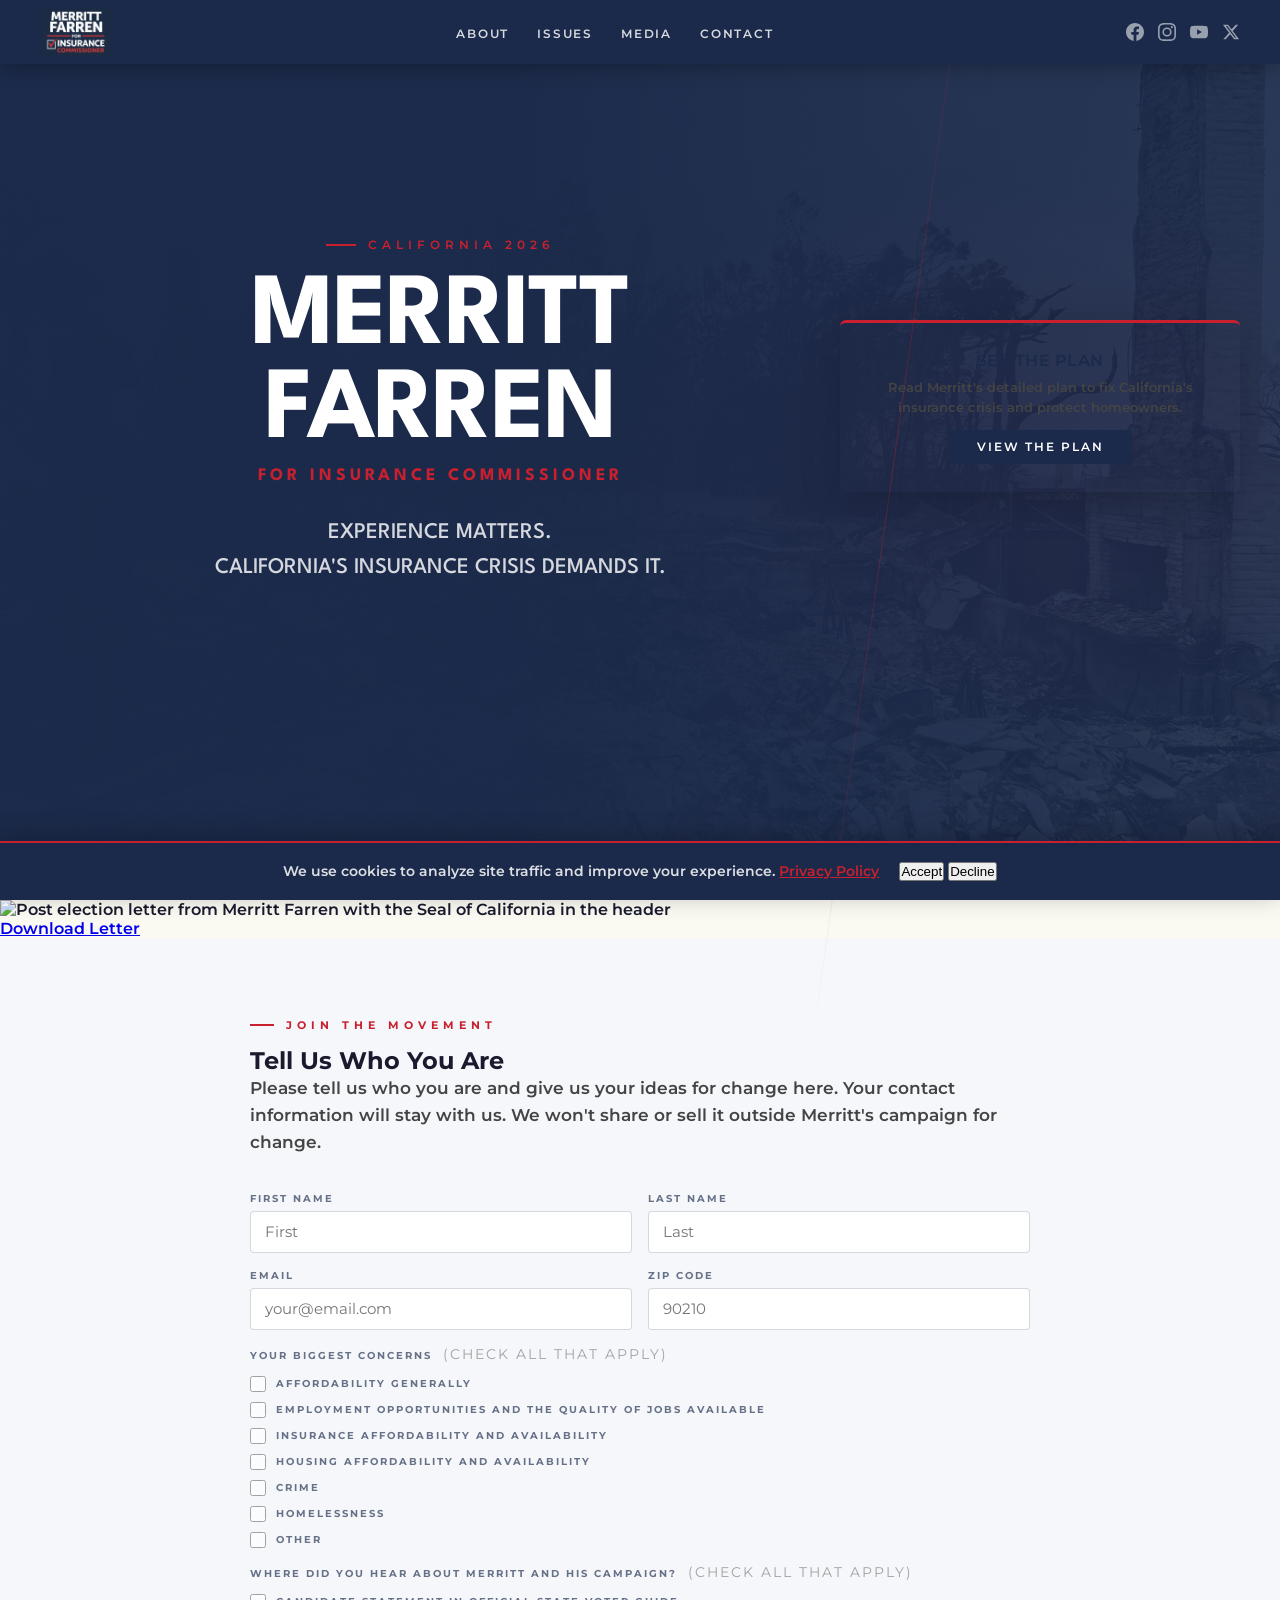
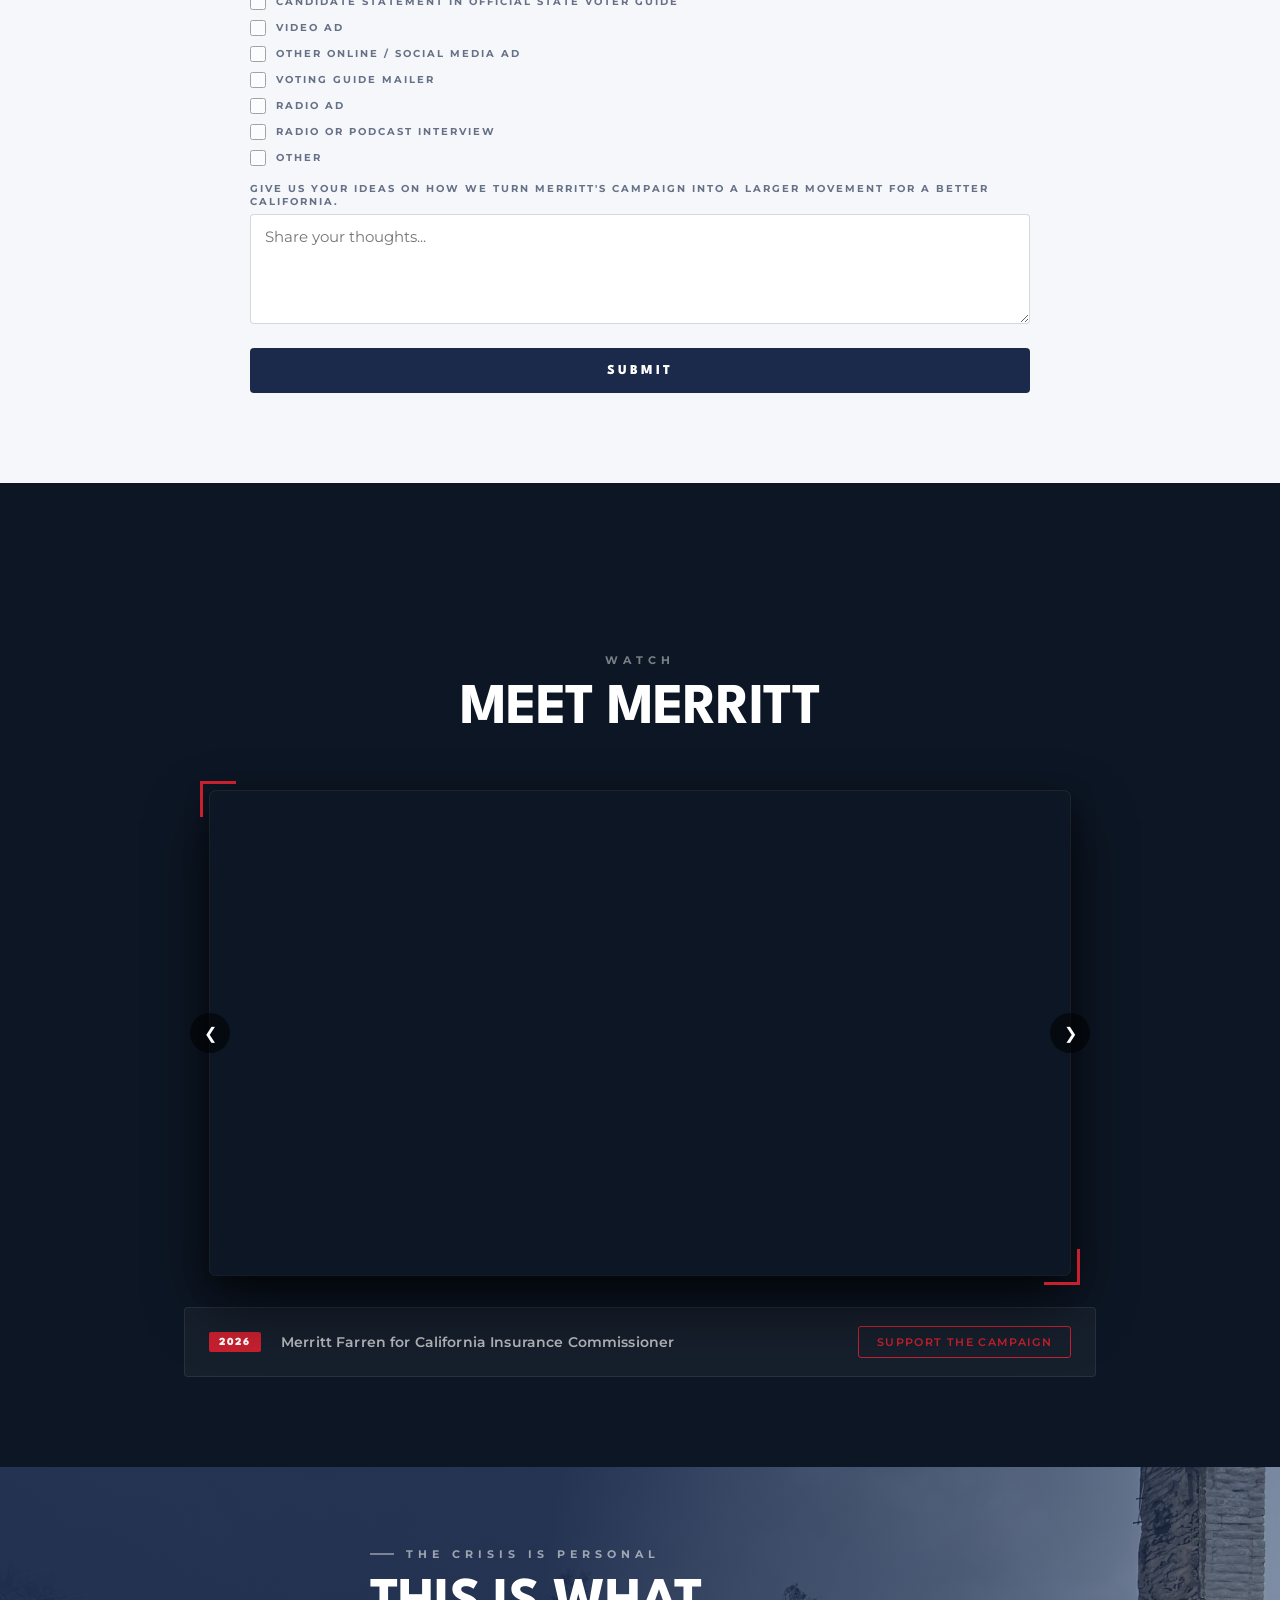
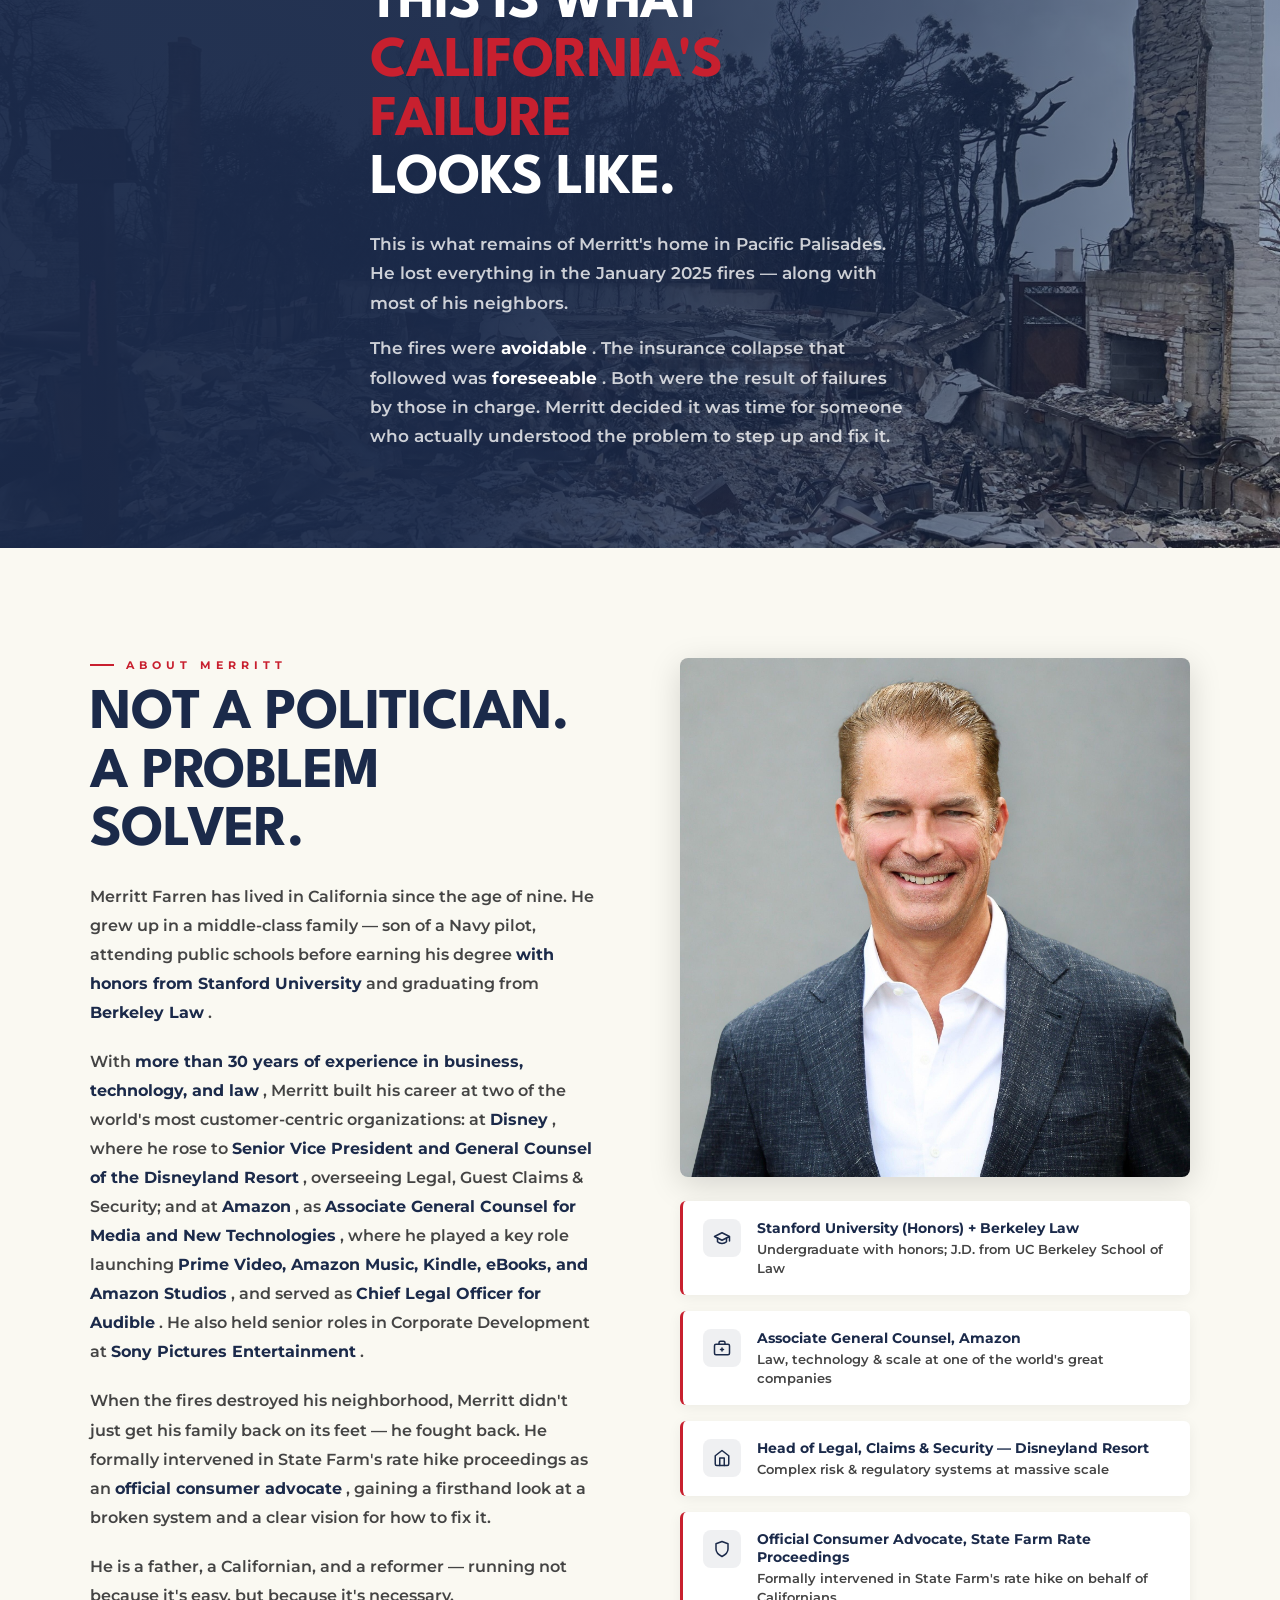
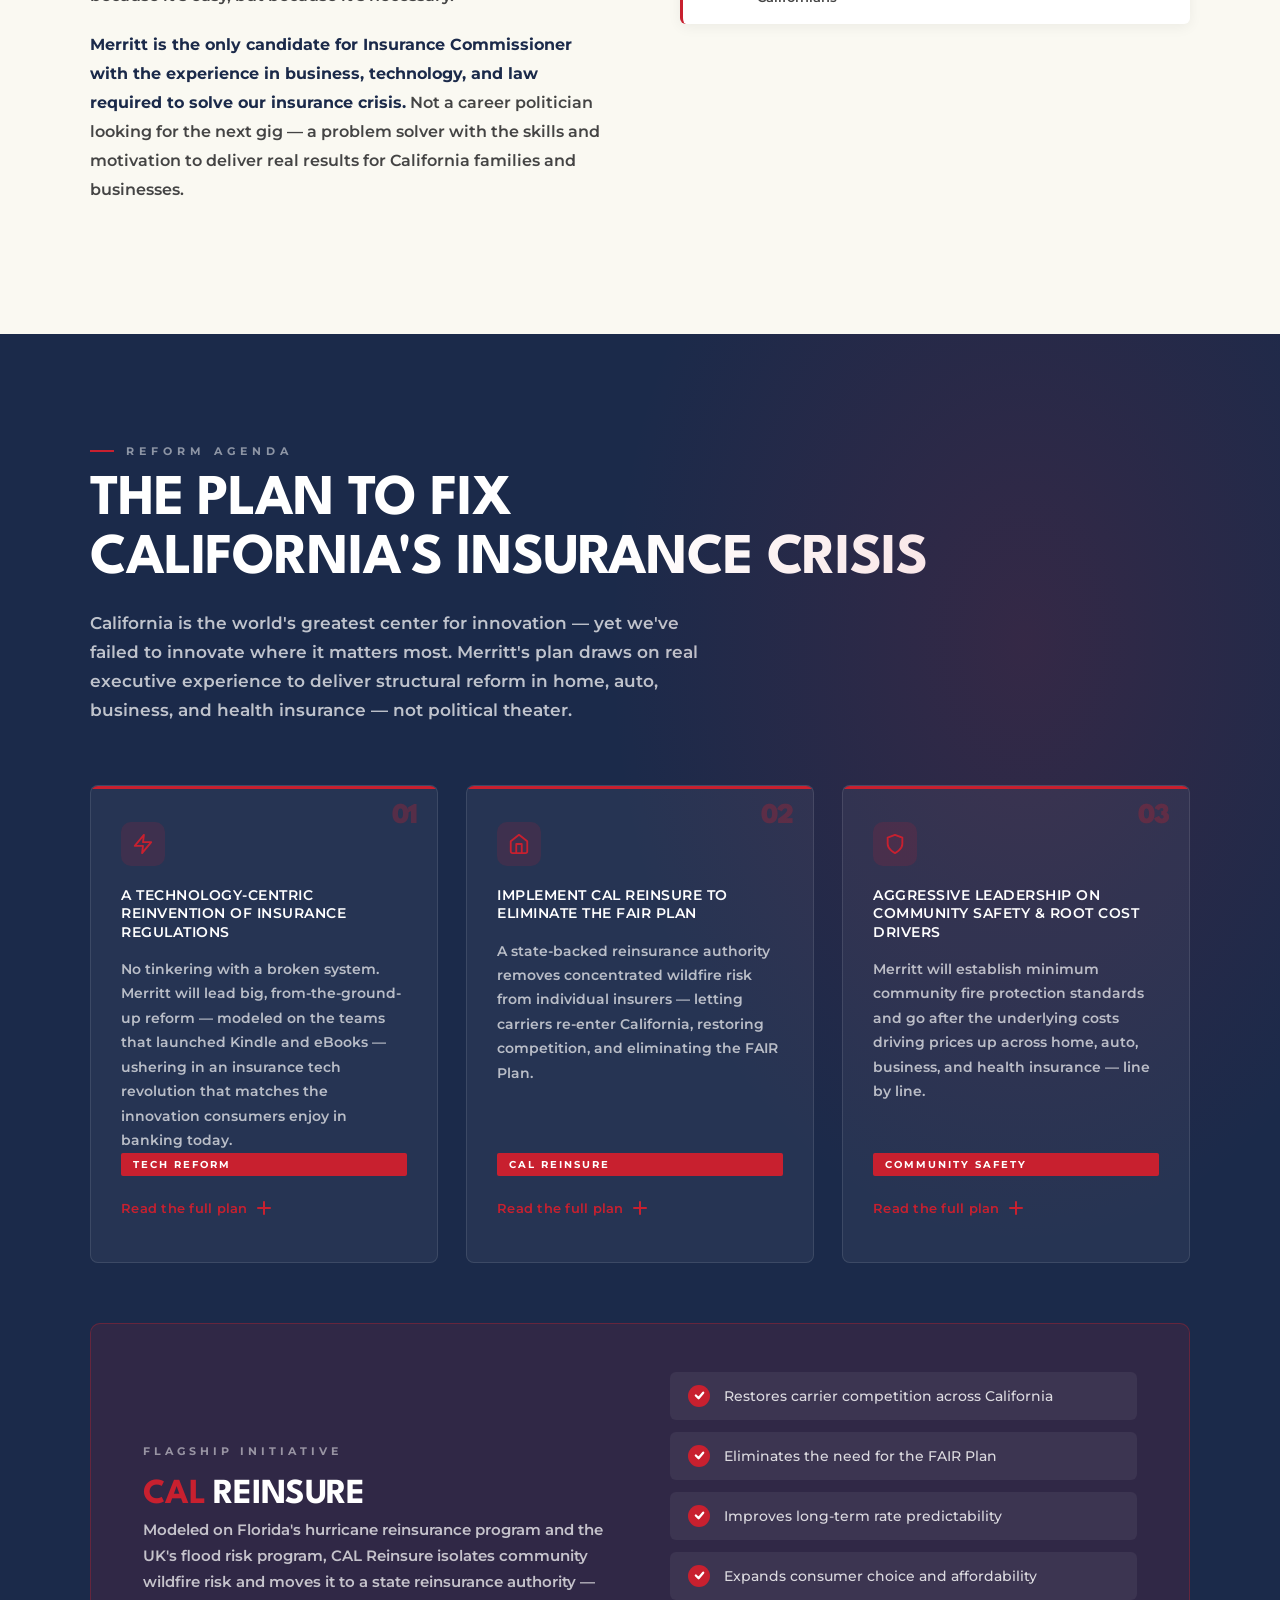
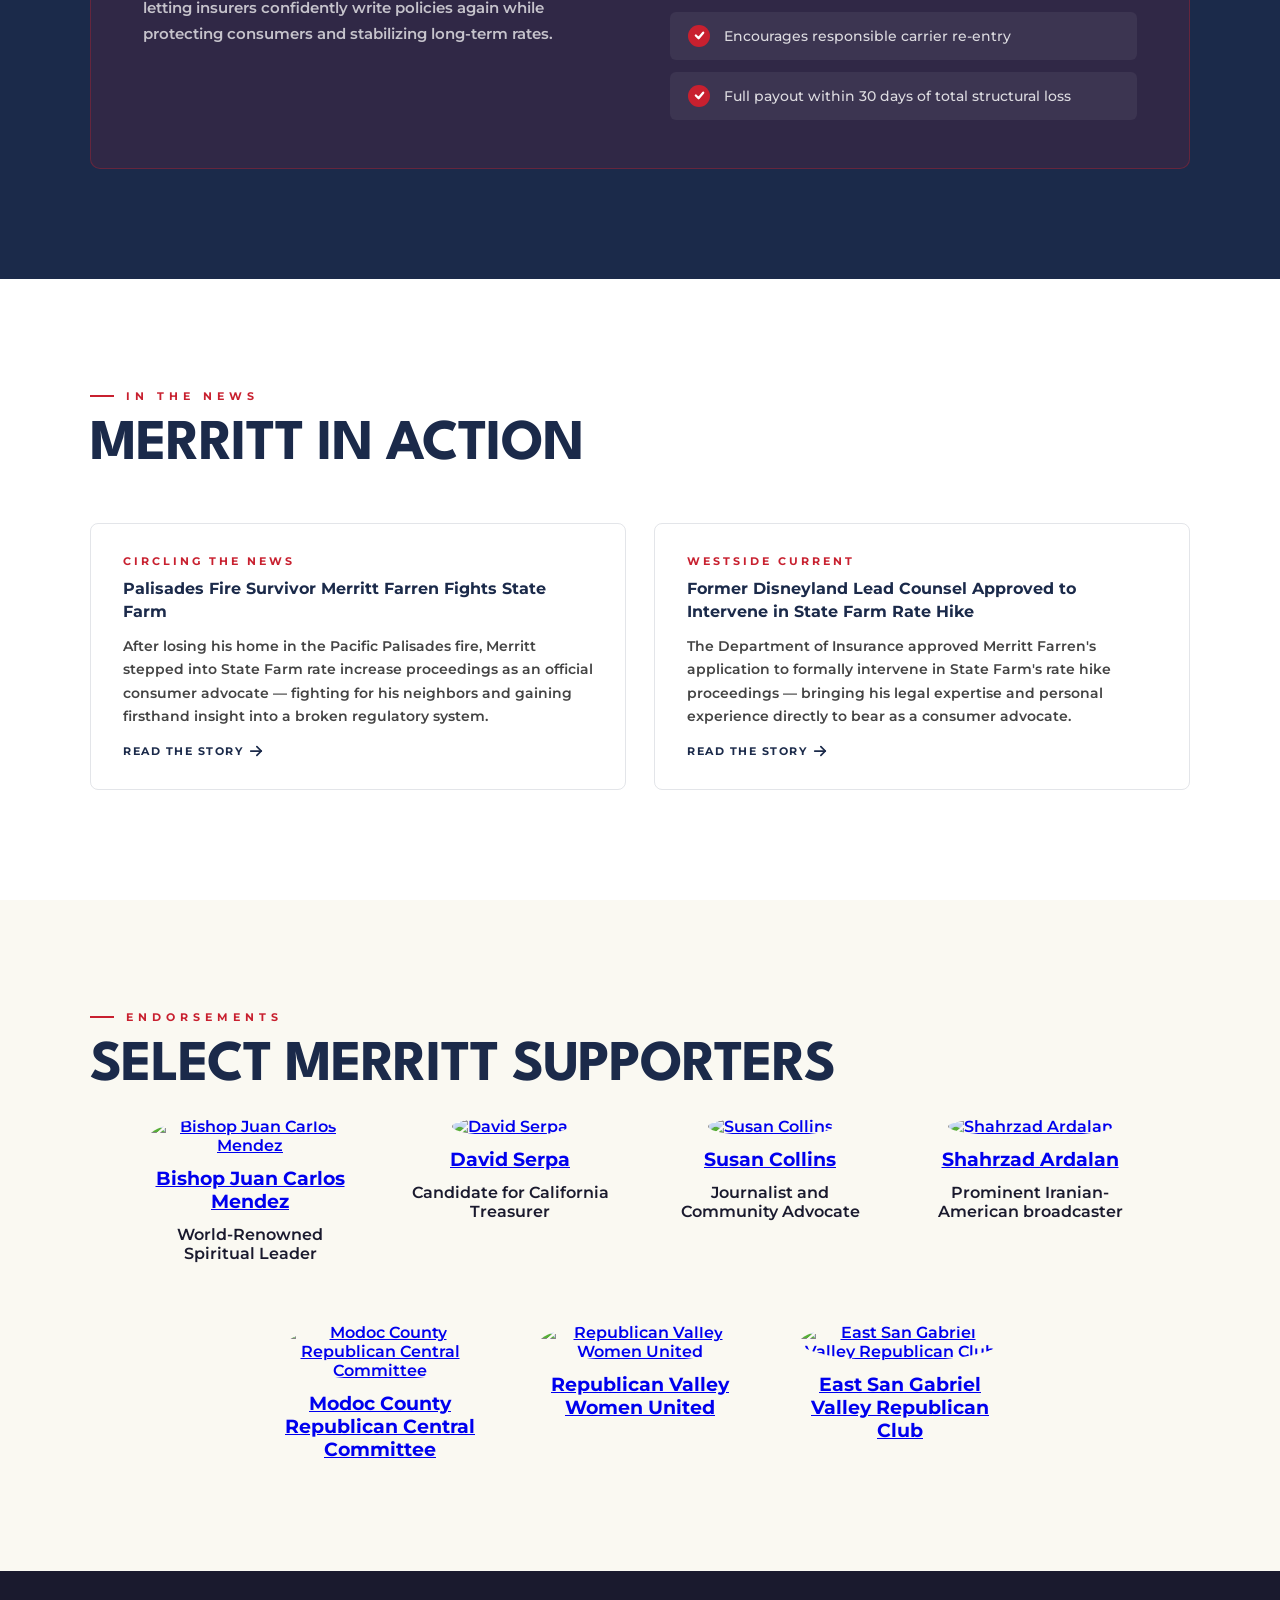
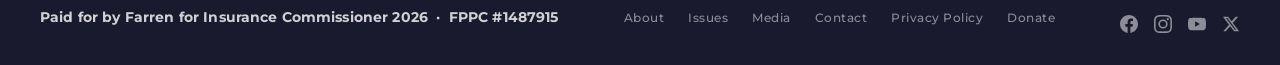
==== commit 2cf9df93: "Post-Race Update" ====
--- a/index.html
+++ b/index.html
@@ -1,4 +1,3 @@
-
 <!doctype html>
 <html lang="en">
   <head>
@@ -84,7 +83,8 @@
       })(window, document, "script", "dataLayer", "GTM-PVNHFPWB");
     </script>
 
-<!-- End Google Tag Manager --></head>
+    <!-- End Google Tag Manager -->
+  </head>
   <body>
     <!-- NAV -->
     <nav>
@@ -239,7 +239,7 @@
       </div>
     </div>
 
-        <!-- HERO -->
+    <!-- HERO -->
     <section class="hero">
       <div class="hero-fire-bg"></div>
       <div class="hero-bg-overlay"></div>
@@ -299,7 +299,7 @@
             aria-live="polite"
           ></p>
         </div>  Email section is commented out -->
-        <!--<div class="hero-action-col">
+      <!--<div class="hero-action-col">
           <h3>Donate</h3>
           <p>
             Your contribution fuels the fight for fair insurance in California.
@@ -312,6 +312,7 @@
             >Donate Now</a
           >
         </div>  Donate section is commented out -->
+      <div class="hero-actions">
         <div class="hero-action-col">
           <h3>See the Plan</h3>
           <p>
@@ -321,6 +322,7 @@
           <a href="#issues" class="action-btn action-btn-navy">View the Plan</a>
         </div>
       </div>
+
       <div class="scroll-indicator">
         <div class="scroll-chevron"></div>
       </div>
@@ -331,204 +333,213 @@
       <div class="letter-section-bg"></div>
       <div class="letter-section-overlay"></div>
       <div class="letter-section-inner">
-        <div class="letter-intro">
-          <div class="section-label letter-label">
-            MORE THAN 556,000 VOTES GAINED IN A THREE-MONTH CAMPAIGN BY AN UNFUNDED
-            UNKNOWN RUNNING AGAINST THE POLITICAL ESTABLISHMENT.
-          </div>
-
-          <h2 class="letter-h2">
-            THAT'S NOT AN END<br />
-            <span>IT'S A BEGINNING</span><br />
-            Read Merritt's Post Election Message to Voters.
-          </h2>
-          <p class="letter-intro-copy">
-            The message is now presented as a finished document with the Seal of
-            California in the header, instead of being squeezed into the page as
-            nested web copy.
-          </p>
-        </div>
-
         <figure class="letter-document">
-          <a href="images/documents/merritt-post-election-letter.pdf" aria-label="Open Merritt Farren's post election letter as a PDF">
-            <img
-              src="images/documents/merritt-post-election-letter.png"
-              alt="Post election letter from Merritt Farren with the Seal of California in the header"
-            />
-          </a>
+          <img
+            src="images/merritt_letter.png"
+            alt="Post election letter from Merritt Farren with the Seal of California in the header"
+          />
           <figcaption class="letter-actions">
-            <a href="images/documents/merritt-post-election-letter.pdf">Open PDF</a>
-            <a href="images/documents/merritt-post-election-letter.png" download>Download PNG</a>
+            <a href="images/merritt_letter.png" download>Download Letter</a>
           </figcaption>
         </figure>
       </div>
     </div>
 
     <!-- MOVEMENT FORM -->
-<section id="movement-form" class="movement-form-section">
-  <div class="movement-form-inner">
-    <div class="section-label">Join the Movement</div>
-    <h2>Tell Us Who You Are</h2>
-    <p class="movement-form-intro">
-      Please tell us who you are and give us your ideas for change here.
-      Your contact information will stay with us. We won't share or sell
-      it outside Merritt's campaign for change.
-    </p>
-
-    <form
-      action="/thanks"
-      id="movementForm"
-      method="POST"
-      name="movement"
-    >
-      <input type="hidden" name="form-name" value="movement" />
-
-      <!-- Name Row -->
-      <div class="cf-row">
-        <div class="cf-group">
-          <label for="mf-first">First Name</label>
-          <input
-            type="text"
-            id="mf-first"
-            name="first-name"
-            placeholder="First"
-            autocomplete="given-name"
-            required
-          />
-        </div>
-        <div class="cf-group">
-          <label for="mf-last">Last Name</label>
-          <input
-            type="text"
-            id="mf-last"
-            name="last-name"
-            placeholder="Last"
-            autocomplete="family-name"
-            required
-          />
-        </div>
-      </div>
-
-      <!-- Email + Zip Row -->
-      <div class="cf-row">
-        <div class="cf-group">
-          <label for="mf-email">Email</label>
-          <input
-            type="email"
-            id="mf-email"
-            name="email"
-            placeholder="your@email.com"
-            autocomplete="email"
-            required
-          />
-        </div>
-        <div class="cf-group">
-          <label for="mf-zip">Zip Code</label>
-          <input
-            type="text"
-            id="mf-zip"
-            name="zip"
-            placeholder="90210"
-            maxlength="10"
-            autocomplete="postal-code"
-          />
-        </div>
-      </div>
-
-      <!-- Biggest Concerns -->
-      <div class="cf-row">
-        <div class="cf-group cf-full">
-          <label>Your Biggest Concerns <span class="cf-hint">(check all that apply)</span></label>
-          <div class="cf-checkgroup">
-            <label class="cf-check">
-              <input type="checkbox" name="concerns" value="affordability-generally" />
-              Affordability generally
-            </label>
-            <label class="cf-check">
-              <input type="checkbox" name="concerns" value="employment" />
-              Employment opportunities and the quality of jobs available
-            </label>
-            <label class="cf-check">
-              <input type="checkbox" name="concerns" value="insurance" />
-              Insurance affordability and availability
-            </label>
-            <label class="cf-check">
-              <input type="checkbox" name="concerns" value="housing" />
-              Housing affordability and availability
-            </label>
-            <label class="cf-check">
-              <input type="checkbox" name="concerns" value="crime" />
-              Crime
-            </label>
-            <label class="cf-check">
-              <input type="checkbox" name="concerns" value="homelessness" />
-              Homelessness
-            </label>
-            <label class="cf-check">
-              <input type="checkbox" name="concerns" value="other-concern" />
-              Other
-            </label>
-          </div>
-        </div>
-      </div>
-
-      <!-- How Did You Hear -->
-      <div class="cf-row">
-        <div class="cf-group cf-full">
-          <label>Where did you hear about Merritt and his campaign? <span class="cf-hint">(check all that apply)</span></label>
-          <div class="cf-checkgroup">
-            <label class="cf-check">
-              <input type="checkbox" name="heard-via" value="voter-guide-statement" />
-              Candidate statement in official state voter guide
-            </label>
-            <label class="cf-check">
-              <input type="checkbox" name="heard-via" value="video-ad" />
-              Video ad
-            </label>
-            <label class="cf-check">
-              <input type="checkbox" name="heard-via" value="online-social-ad" />
-              Other online / social media ad
-            </label>
-            <label class="cf-check">
-              <input type="checkbox" name="heard-via" value="voting-guide-mailer" />
-              Voting guide mailer
-            </label>
-            <label class="cf-check">
-              <input type="checkbox" name="heard-via" value="radio-ad" />
-              Radio ad
-            </label>
-            <label class="cf-check">
-              <input type="checkbox" name="heard-via" value="radio-podcast-interview" />
-              Radio or podcast interview
-            </label>
-            <label class="cf-check">
-              <input type="checkbox" name="heard-via" value="other-heard" />
-              Other
-            </label>
-          </div>
-        </div>
-      </div>
-
-      <!-- Ideas -->
-      <div class="cf-row">
-        <div class="cf-group cf-full">
-          <label for="mf-ideas">
-            Give us your ideas on how we turn Merritt's campaign into a
-            larger movement for a better California.
-          </label>
-          <textarea
-            id="mf-ideas"
-            name="ideas"
-            placeholder="Share your thoughts..."
-          ></textarea>
-        </div>
-      </div>
-
-      <button class="cf-submit" type="submit">Submit</button>
-      <p class="form-status" id="movementFormStatus" role="status" aria-live="polite"></p>
-    </form>
-  </div>
-</section>
+    <section id="movement-form" class="movement-form-section">
+      <div class="movement-form-inner">
+        <div class="section-label">Join the Movement</div>
+        <h2>Tell Us Who You Are</h2>
+        <p class="movement-form-intro">
+          Please tell us who you are and give us your ideas for change here.
+          Your contact information will stay with us. We won't share or sell it
+          outside Merritt's campaign for change.
+        </p>
+
+        <form action="/thanks" id="movementForm" method="POST" name="movement">
+          <input type="hidden" name="form-name" value="movement" />
+
+          <!-- Name Row -->
+          <div class="cf-row">
+            <div class="cf-group">
+              <label for="mf-first">First Name</label>
+              <input
+                type="text"
+                id="mf-first"
+                name="first-name"
+                placeholder="First"
+                autocomplete="given-name"
+                required
+              />
+            </div>
+            <div class="cf-group">
+              <label for="mf-last">Last Name</label>
+              <input
+                type="text"
+                id="mf-last"
+                name="last-name"
+                placeholder="Last"
+                autocomplete="family-name"
+                required
+              />
+            </div>
+          </div>
+
+          <!-- Email + Zip Row -->
+          <div class="cf-row">
+            <div class="cf-group">
+              <label for="mf-email">Email</label>
+              <input
+                type="email"
+                id="mf-email"
+                name="email"
+                placeholder="your@email.com"
+                autocomplete="email"
+                required
+              />
+            </div>
+            <div class="cf-group">
+              <label for="mf-zip">Zip Code</label>
+              <input
+                type="text"
+                id="mf-zip"
+                name="zip"
+                placeholder="90210"
+                maxlength="10"
+                autocomplete="postal-code"
+              />
+            </div>
+          </div>
+
+          <!-- Biggest Concerns -->
+          <div class="cf-row">
+            <div class="cf-group cf-full">
+              <label
+                >Your Biggest Concerns
+                <span class="cf-hint">(check all that apply)</span></label
+              >
+              <div class="cf-checkgroup">
+                <label class="cf-check">
+                  <input
+                    type="checkbox"
+                    name="concerns"
+                    value="affordability-generally"
+                  />
+                  Affordability generally
+                </label>
+                <label class="cf-check">
+                  <input type="checkbox" name="concerns" value="employment" />
+                  Employment opportunities and the quality of jobs available
+                </label>
+                <label class="cf-check">
+                  <input type="checkbox" name="concerns" value="insurance" />
+                  Insurance affordability and availability
+                </label>
+                <label class="cf-check">
+                  <input type="checkbox" name="concerns" value="housing" />
+                  Housing affordability and availability
+                </label>
+                <label class="cf-check">
+                  <input type="checkbox" name="concerns" value="crime" />
+                  Crime
+                </label>
+                <label class="cf-check">
+                  <input type="checkbox" name="concerns" value="homelessness" />
+                  Homelessness
+                </label>
+                <label class="cf-check">
+                  <input
+                    type="checkbox"
+                    name="concerns"
+                    value="other-concern"
+                  />
+                  Other
+                </label>
+              </div>
+            </div>
+          </div>
+
+          <!-- How Did You Hear -->
+          <div class="cf-row">
+            <div class="cf-group cf-full">
+              <label
+                >Where did you hear about Merritt and his campaign?
+                <span class="cf-hint">(check all that apply)</span></label
+              >
+              <div class="cf-checkgroup">
+                <label class="cf-check">
+                  <input
+                    type="checkbox"
+                    name="heard-via"
+                    value="voter-guide-statement"
+                  />
+                  Candidate statement in official state voter guide
+                </label>
+                <label class="cf-check">
+                  <input type="checkbox" name="heard-via" value="video-ad" />
+                  Video ad
+                </label>
+                <label class="cf-check">
+                  <input
+                    type="checkbox"
+                    name="heard-via"
+                    value="online-social-ad"
+                  />
+                  Other online / social media ad
+                </label>
+                <label class="cf-check">
+                  <input
+                    type="checkbox"
+                    name="heard-via"
+                    value="voting-guide-mailer"
+                  />
+                  Voting guide mailer
+                </label>
+                <label class="cf-check">
+                  <input type="checkbox" name="heard-via" value="radio-ad" />
+                  Radio ad
+                </label>
+                <label class="cf-check">
+                  <input
+                    type="checkbox"
+                    name="heard-via"
+                    value="radio-podcast-interview"
+                  />
+                  Radio or podcast interview
+                </label>
+                <label class="cf-check">
+                  <input type="checkbox" name="heard-via" value="other-heard" />
+                  Other
+                </label>
+              </div>
+            </div>
+          </div>
+
+          <!-- Ideas -->
+          <div class="cf-row">
+            <div class="cf-group cf-full">
+              <label for="mf-ideas">
+                Give us your ideas on how we turn Merritt's campaign into a
+                larger movement for a better California.
+              </label>
+              <textarea
+                id="mf-ideas"
+                name="ideas"
+                placeholder="Share your thoughts..."
+              ></textarea>
+            </div>
+          </div>
+
+          <button class="cf-submit" type="submit">Submit</button>
+          <p
+            class="form-status"
+            id="movementFormStatus"
+            role="status"
+            aria-live="polite"
+          ></p>
+        </form>
+      </div>
+    </section>
 
     <!-- ═══════════════════════════════════════════════════════
          NEW VIDEO SECTION — embedded after bio, before issues
@@ -1350,7 +1361,7 @@
         </div>
       </div>
     </section>
-  
+
     <!-- CONTACT
     <section id="contact">
       <div class="section-inner">
@@ -1850,18 +1861,29 @@
     </script>
     <script src="js/main.js"></script>
 
-  <!-- Google Tag Manager (noscript) -->
-<noscript><iframe src="https://www.googletagmanager.com/ns.html?id=GTM-PVNHFPWB"
-height="0" width="0" style="display:none;visibility:hidden"></iframe></noscript>
-<!-- End Google Tag Manager (noscript) --><!-- Google tag (gtag.js) -->
- 
-<script async src="https://www.googletagmanager.com/gtag/js?id=AW-18094004926">
-</script>
-<script>
-  window.dataLayer = window.dataLayer || [];
-  function gtag(){dataLayer.push(arguments);}
-  gtag('js', new Date());
-
-  gtag('config', 'AW-18094004926');
-</script></body>
+    <!-- Google Tag Manager (noscript) -->
+    <noscript
+      ><iframe
+        src="https://www.googletagmanager.com/ns.html?id=GTM-PVNHFPWB"
+        height="0"
+        width="0"
+        style="display: none; visibility: hidden"
+      ></iframe
+    ></noscript>
+    <!-- End Google Tag Manager (noscript) --><!-- Google tag (gtag.js) -->
+
+    <script
+      async
+      src="https://www.googletagmanager.com/gtag/js?id=AW-18094004926"
+    ></script>
+    <script>
+      window.dataLayer = window.dataLayer || [];
+      function gtag() {
+        dataLayer.push(arguments);
+      }
+      gtag("js", new Date());
+
+      gtag("config", "AW-18094004926");
+    </script>
+  </body>
 </html>
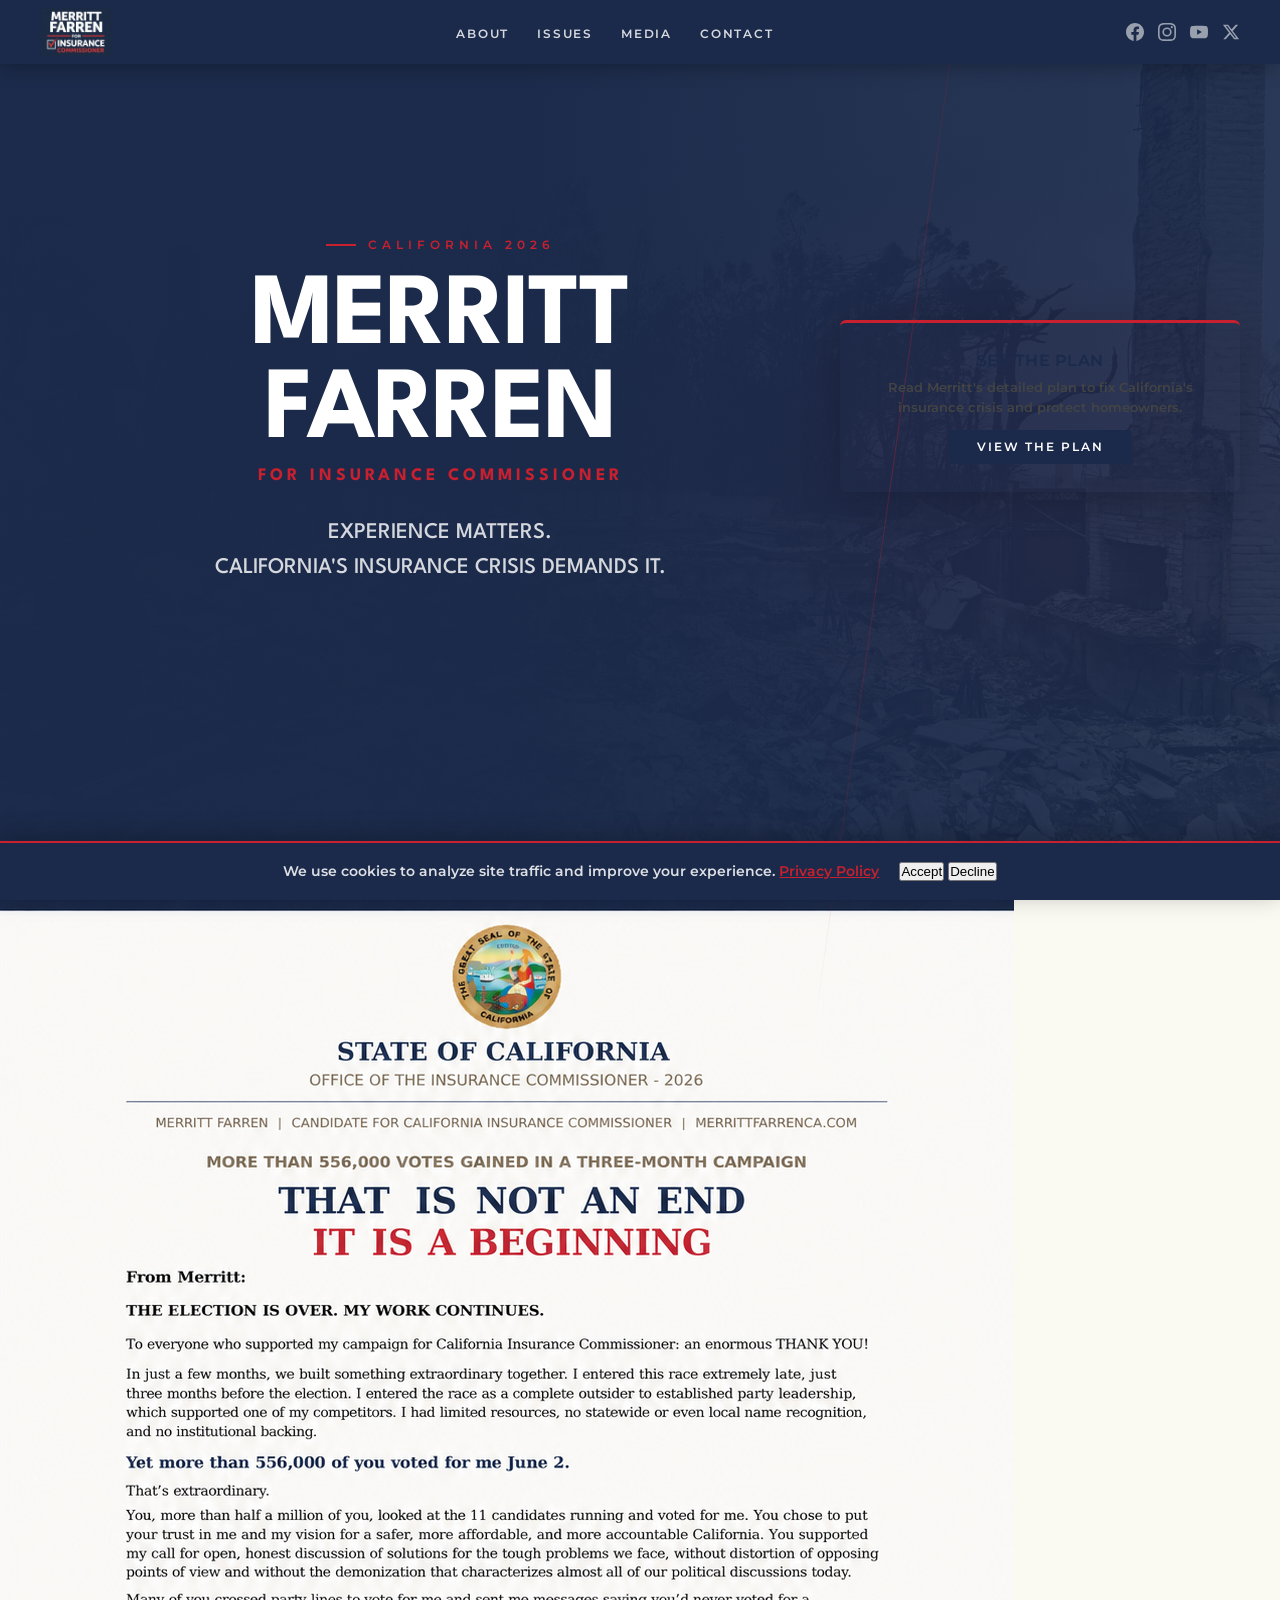
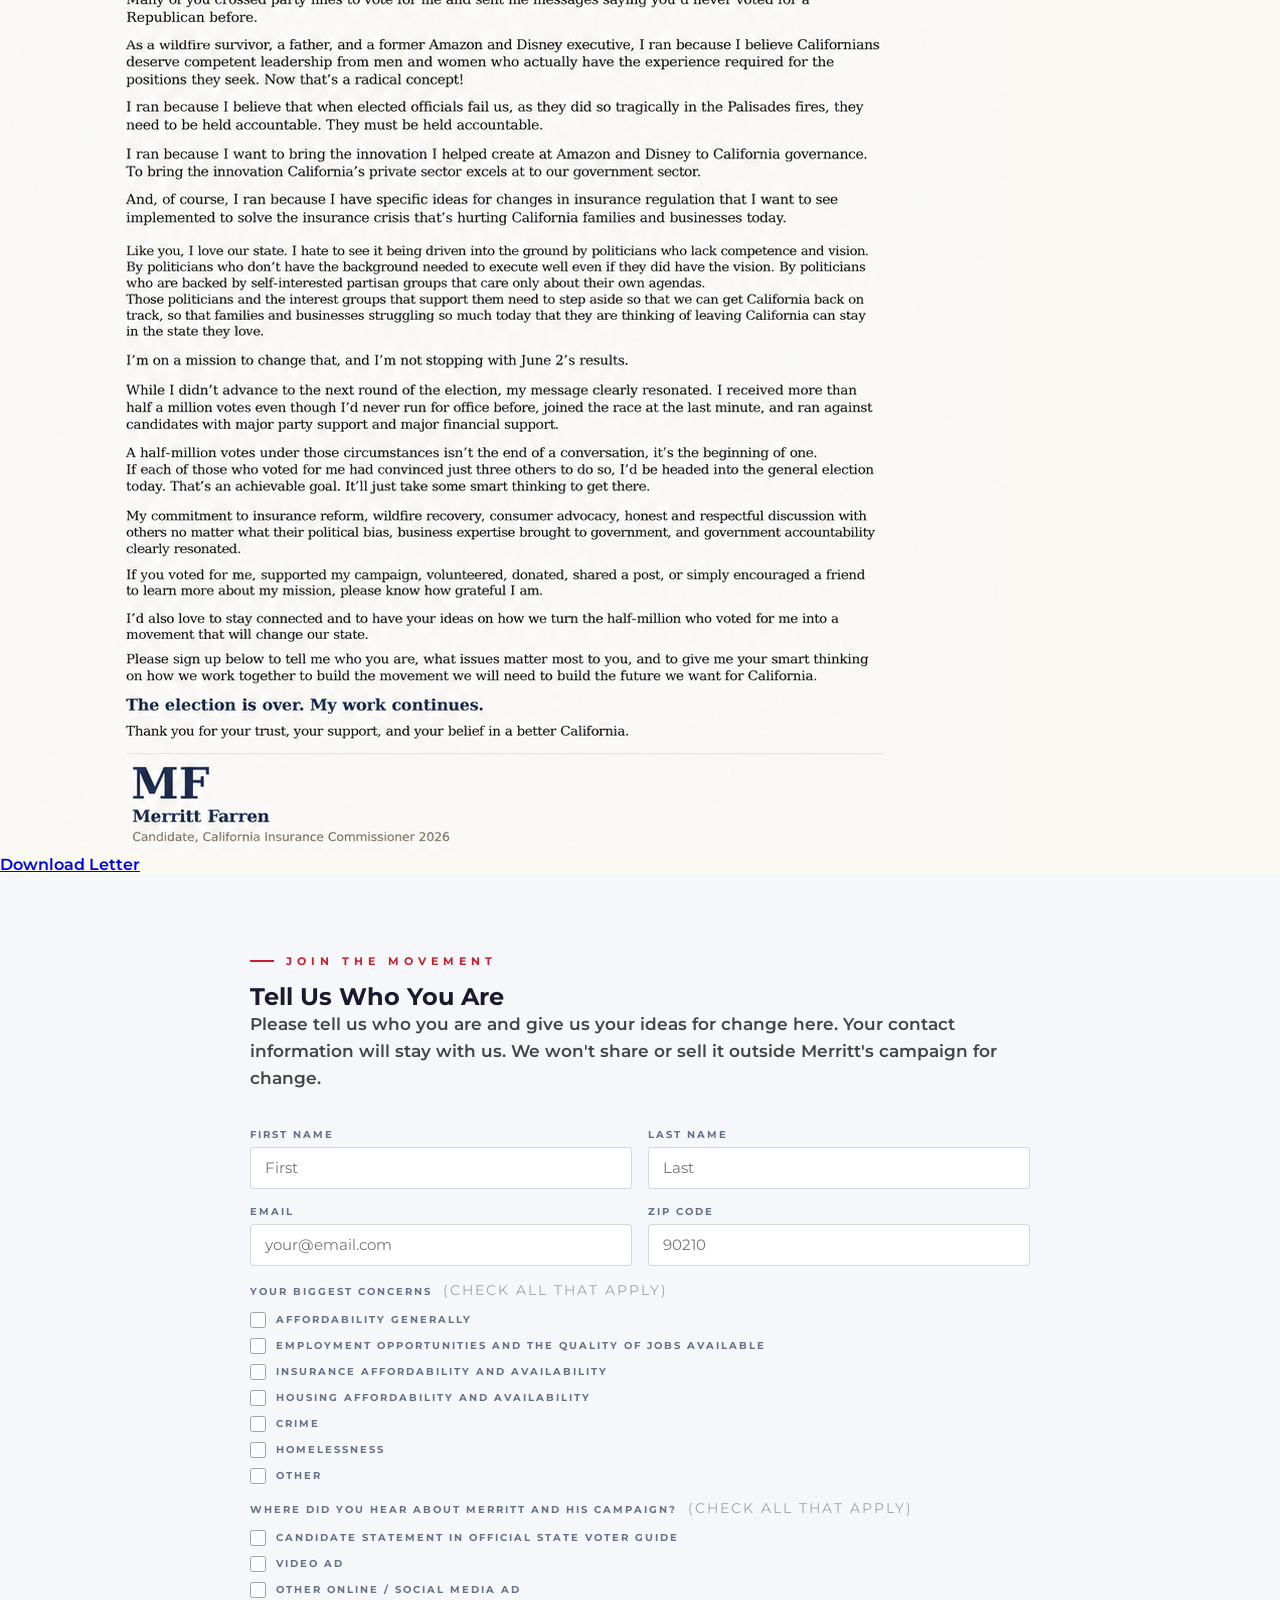
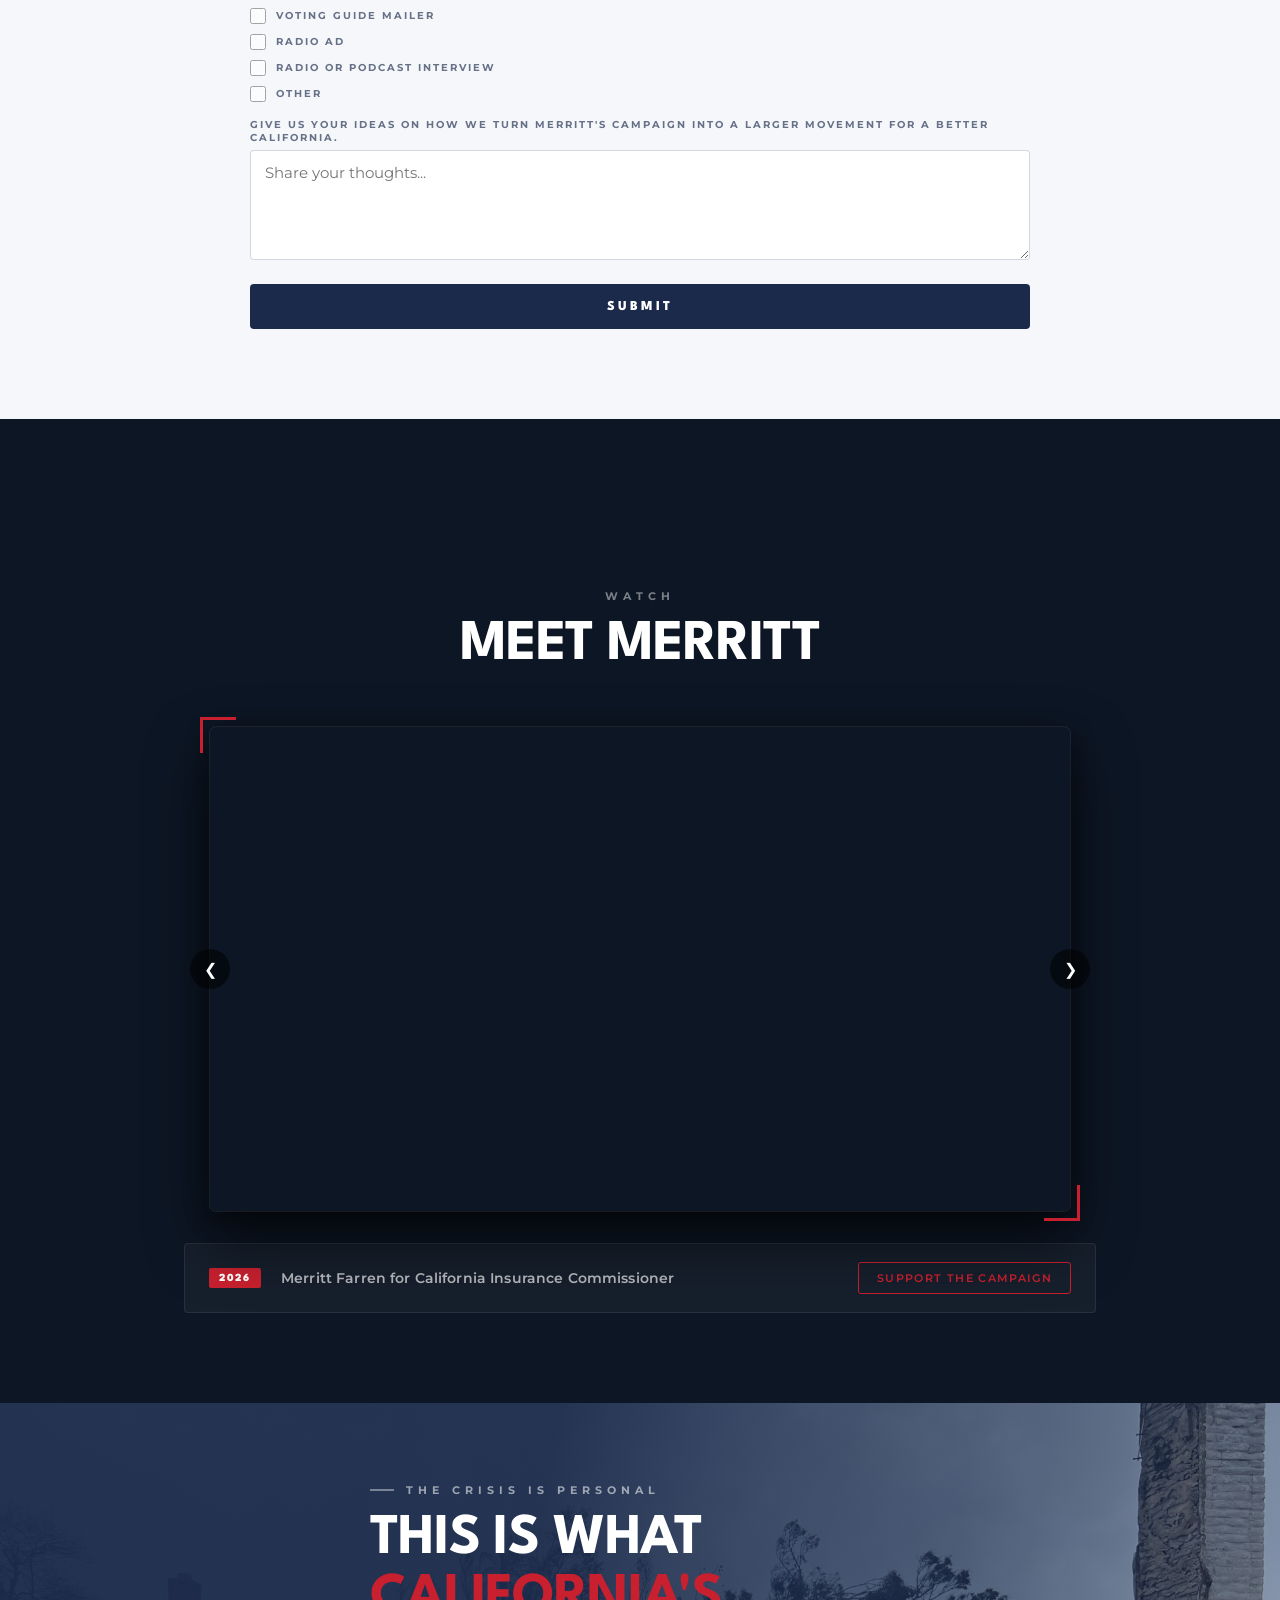
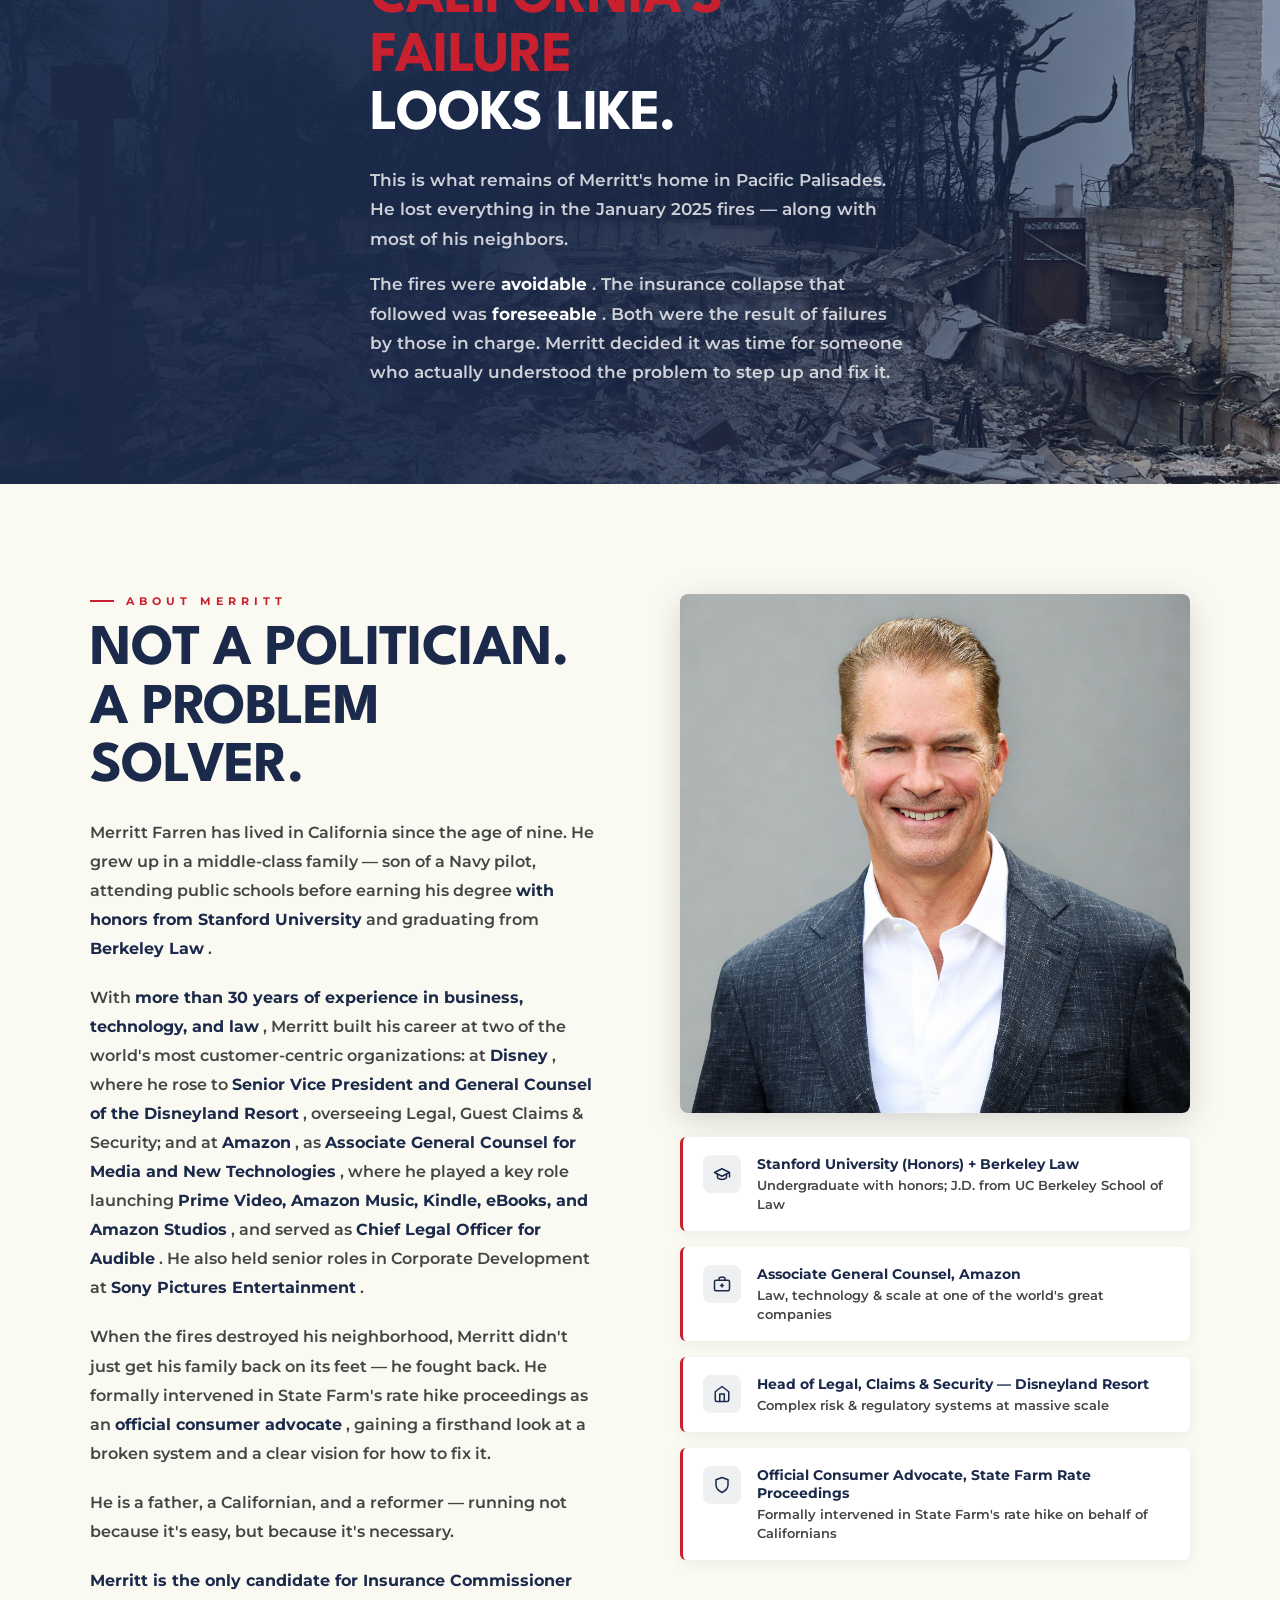
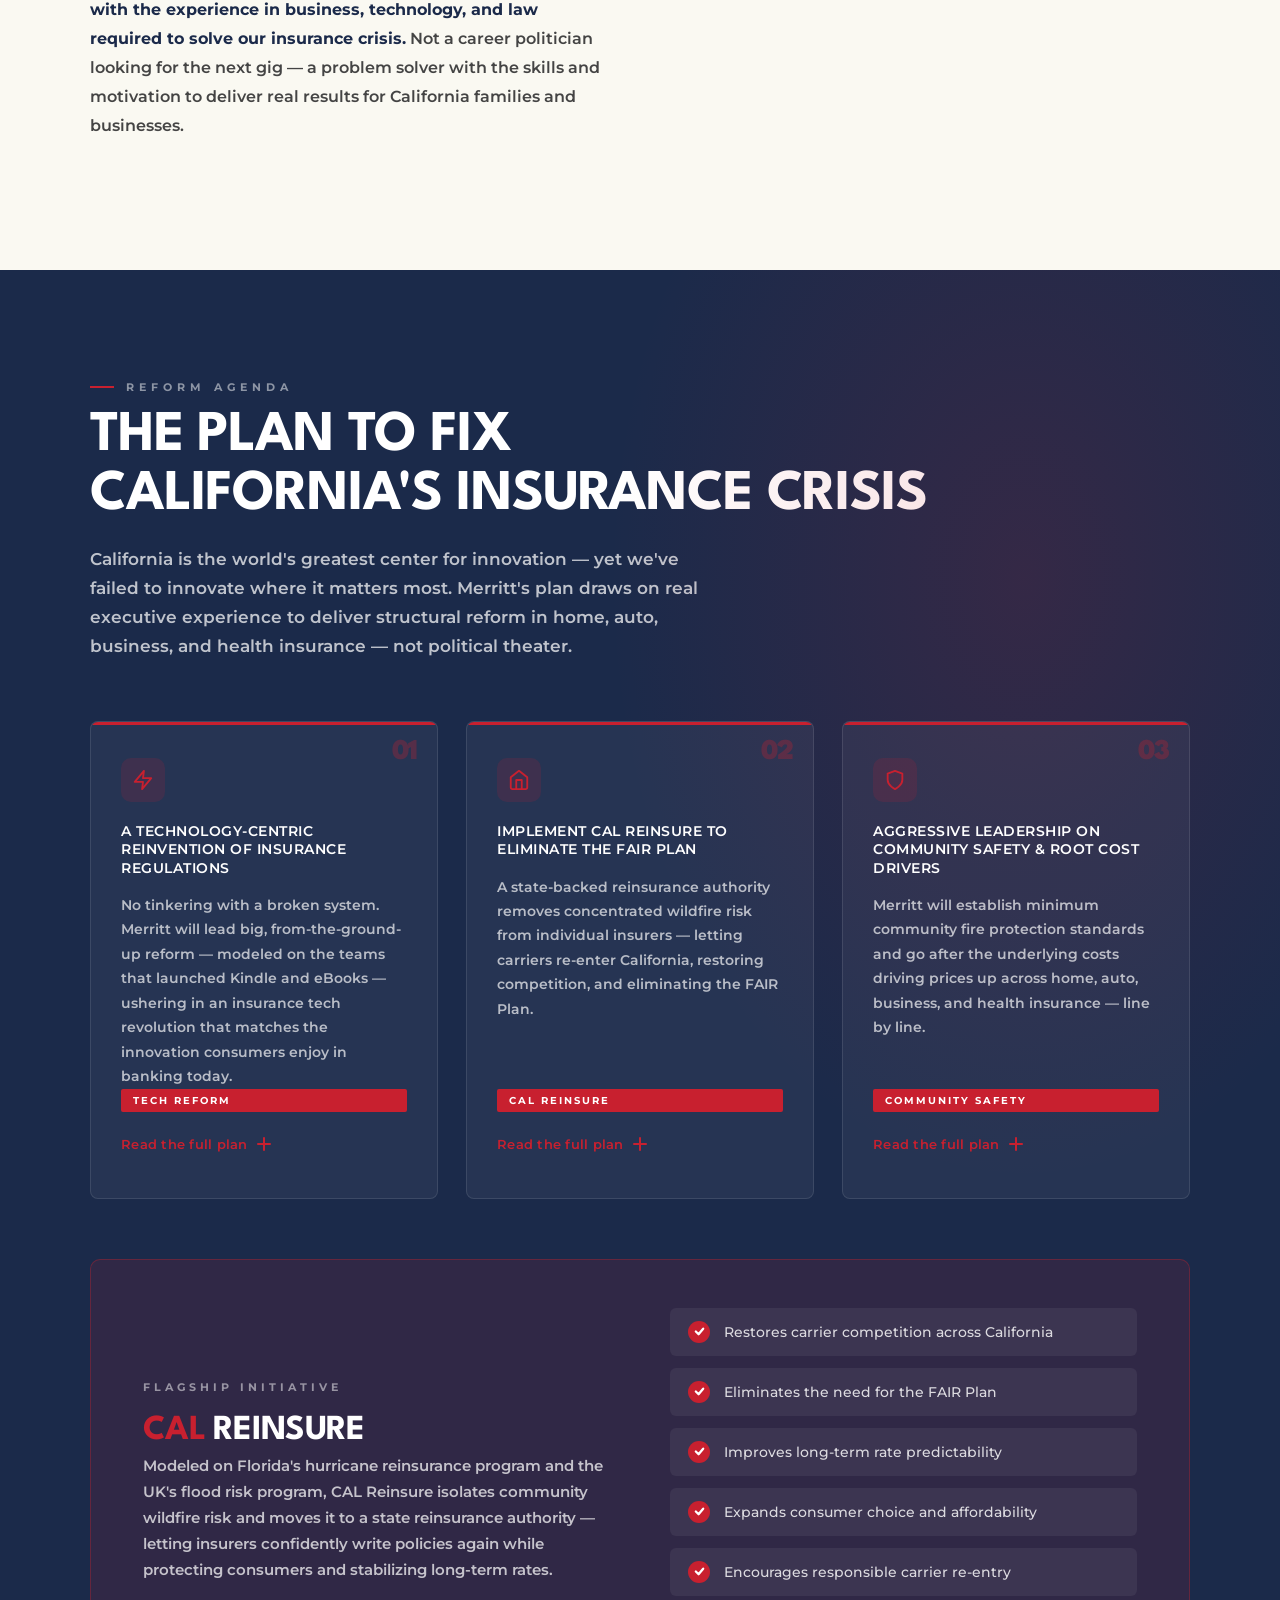
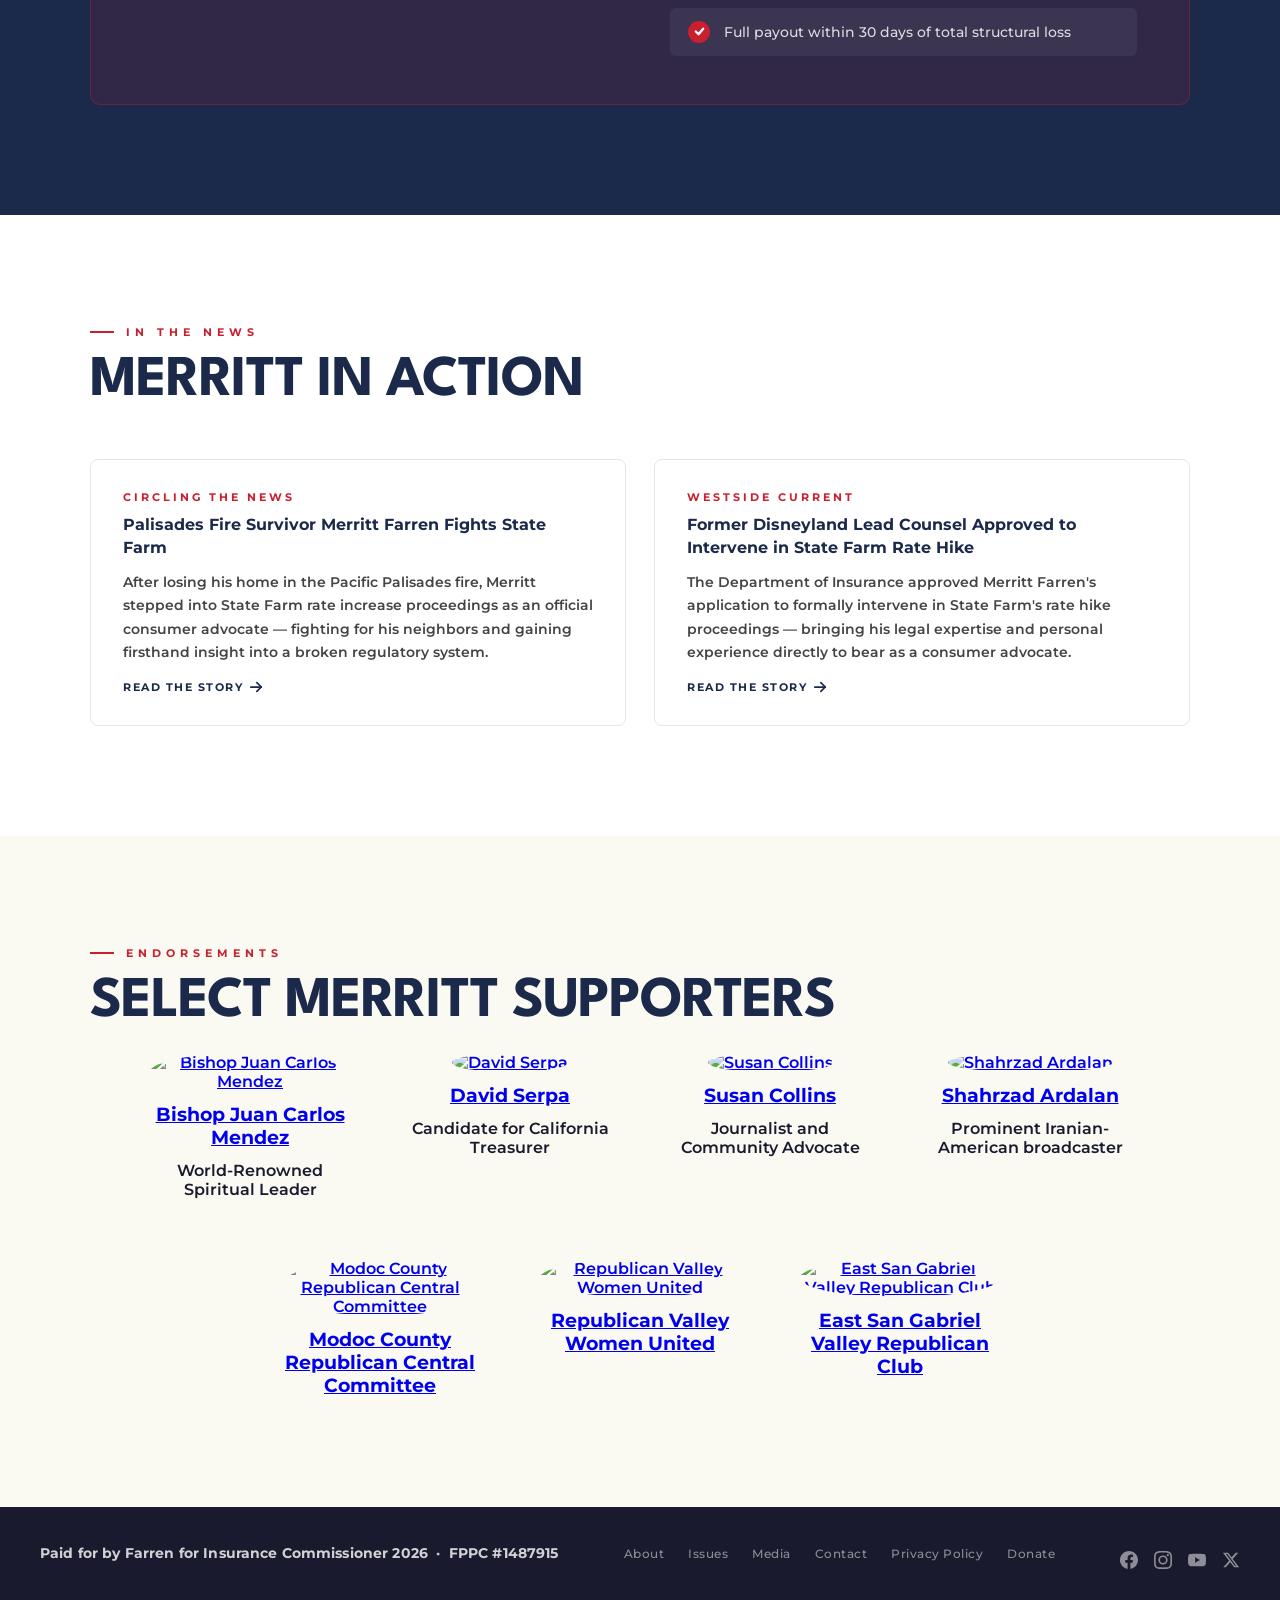
==== commit 832f5eec: "Post-Race Update" ====
--- a/index.html
+++ b/index.html
@@ -267,7 +267,23 @@
           </div>
         </div>
       </div>
-      <!--<div class="hero-actions">
+
+      <div class="hero-actions">
+        <div class="hero-action-col">
+          <h3>See the Plan</h3>
+          <p>
+            Read Merritt's detailed plan to fix California's insurance crisis
+            and protect homeowners.
+          </p>
+          <a href="#issues" class="action-btn action-btn-navy">View the Plan</a>
+        </div>
+      </div>
+
+      <div class="scroll-indicator">
+        <div class="scroll-chevron"></div>
+      </div>
+    </section>
+    <!--<div class="hero-actions">
         <div class="hero-action-col">
           <h3>Email Updates</h3>
           <p>
@@ -299,7 +315,7 @@
             aria-live="polite"
           ></p>
         </div>  Email section is commented out -->
-      <!--<div class="hero-action-col">
+    <!--<div class="hero-action-col">
           <h3>Donate</h3>
           <p>
             Your contribution fuels the fight for fair insurance in California.
@@ -312,21 +328,6 @@
             >Donate Now</a
           >
         </div>  Donate section is commented out -->
-      <div class="hero-actions">
-        <div class="hero-action-col">
-          <h3>See the Plan</h3>
-          <p>
-            Read Merritt's detailed plan to fix California's insurance crisis
-            and protect homeowners.
-          </p>
-          <a href="#issues" class="action-btn action-btn-navy">View the Plan</a>
-        </div>
-      </div>
-
-      <div class="scroll-indicator">
-        <div class="scroll-chevron"></div>
-      </div>
-    </section>
 
     <!-- MERRITT LETTER -->
     <div class="letter-section">
@@ -335,11 +336,11 @@
       <div class="letter-section-inner">
         <figure class="letter-document">
           <img
-            src="images/merritt_letter.png"
+            src="images/merritt-letter.png"
             alt="Post election letter from Merritt Farren with the Seal of California in the header"
           />
           <figcaption class="letter-actions">
-            <a href="images/merritt_letter.png" download>Download Letter</a>
+            <a href="images/merritt-letter.png" download>Download Letter</a>
           </figcaption>
         </figure>
       </div>
@@ -1597,7 +1598,7 @@
           >Donate Today</a
         >
       </div>
-    </section> -->
+    </section> Donate is commented out -->
 
     <!-- FOOTER -->
     <footer>
@@ -1671,7 +1672,7 @@
       </div>
     </footer>
 
-    <!-- ENDORSEMENT MODAL -->
+    <!-- ENDORSEMENT MODAL
     <div class="endorse-modal-overlay" id="endorseModal">
       <div class="endorse-modal">
         <button
@@ -1769,7 +1770,7 @@
           ></p>
         </form>
       </div>
-    </div>
+    </div> Endorsement commented out-->
 
     <!-- PRIVACY POLICY MODAL -->
     <div class="endorse-modal-overlay" id="privacyModal">
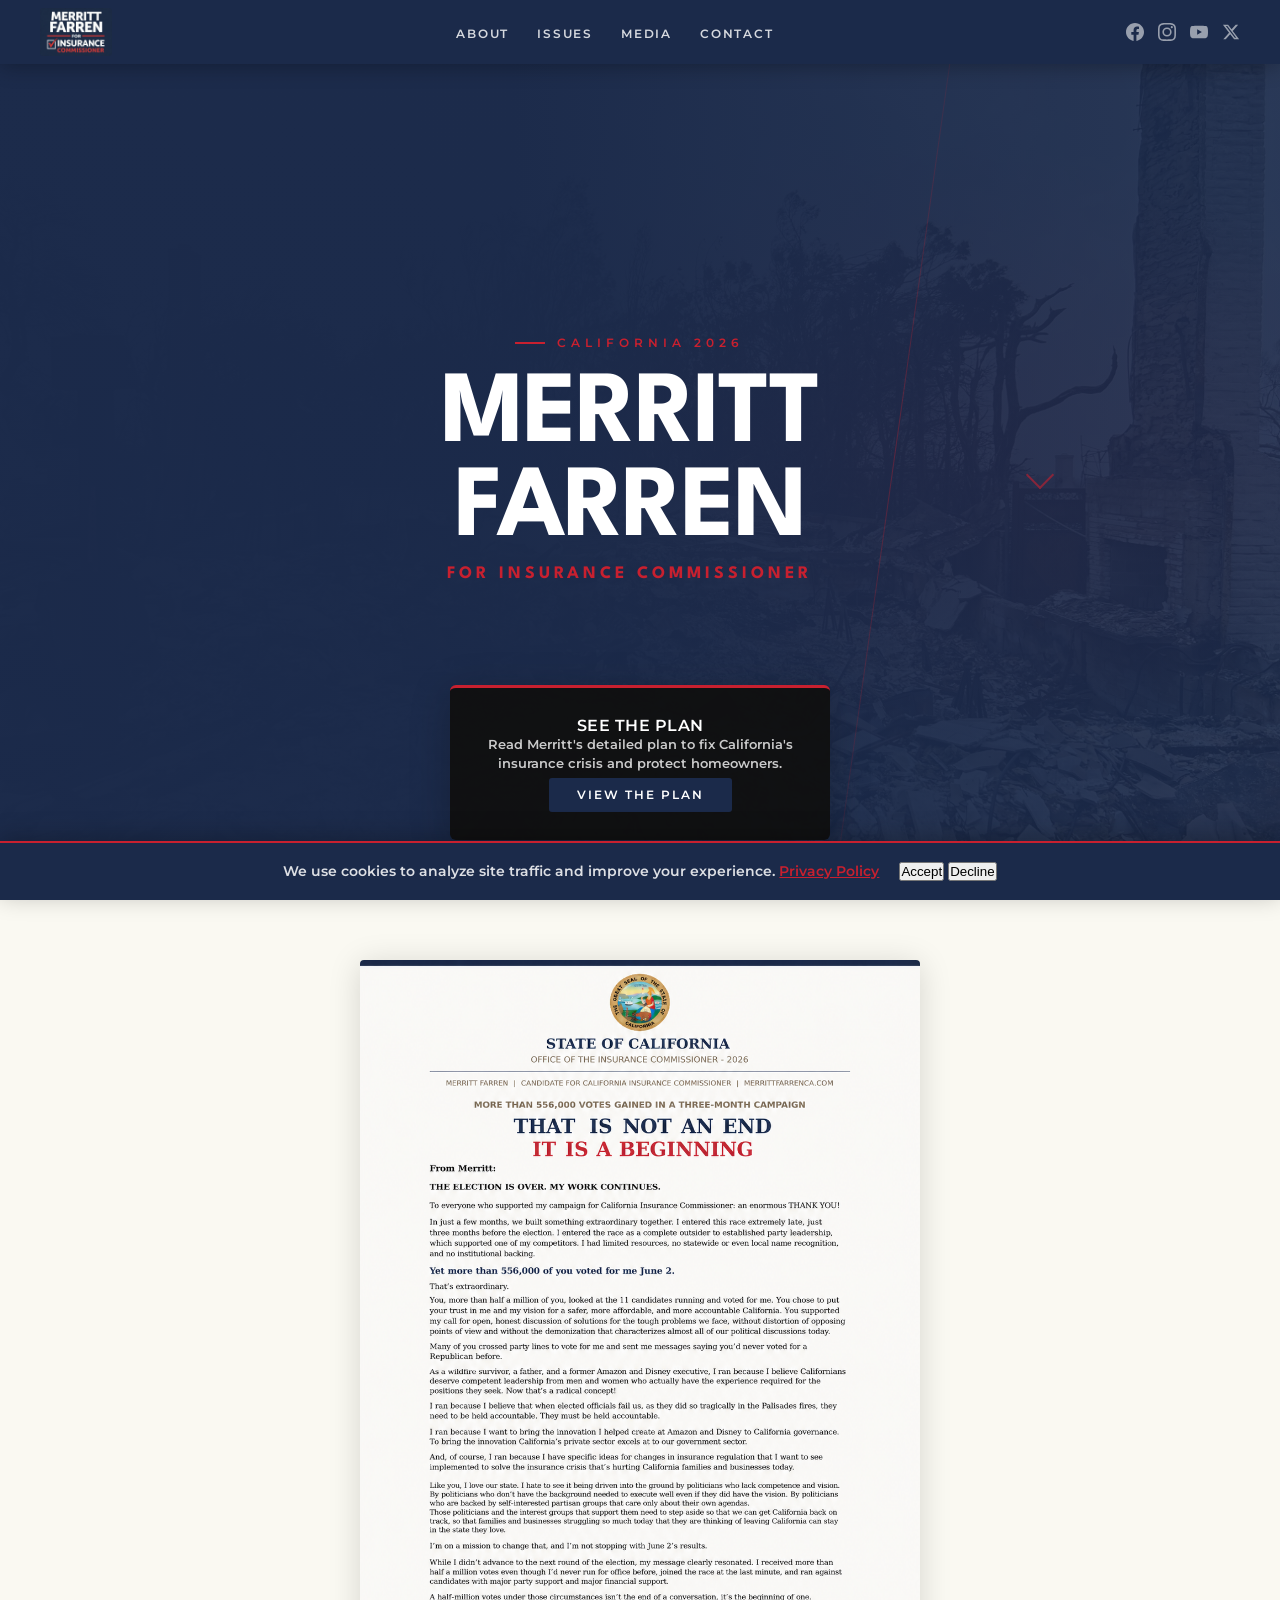
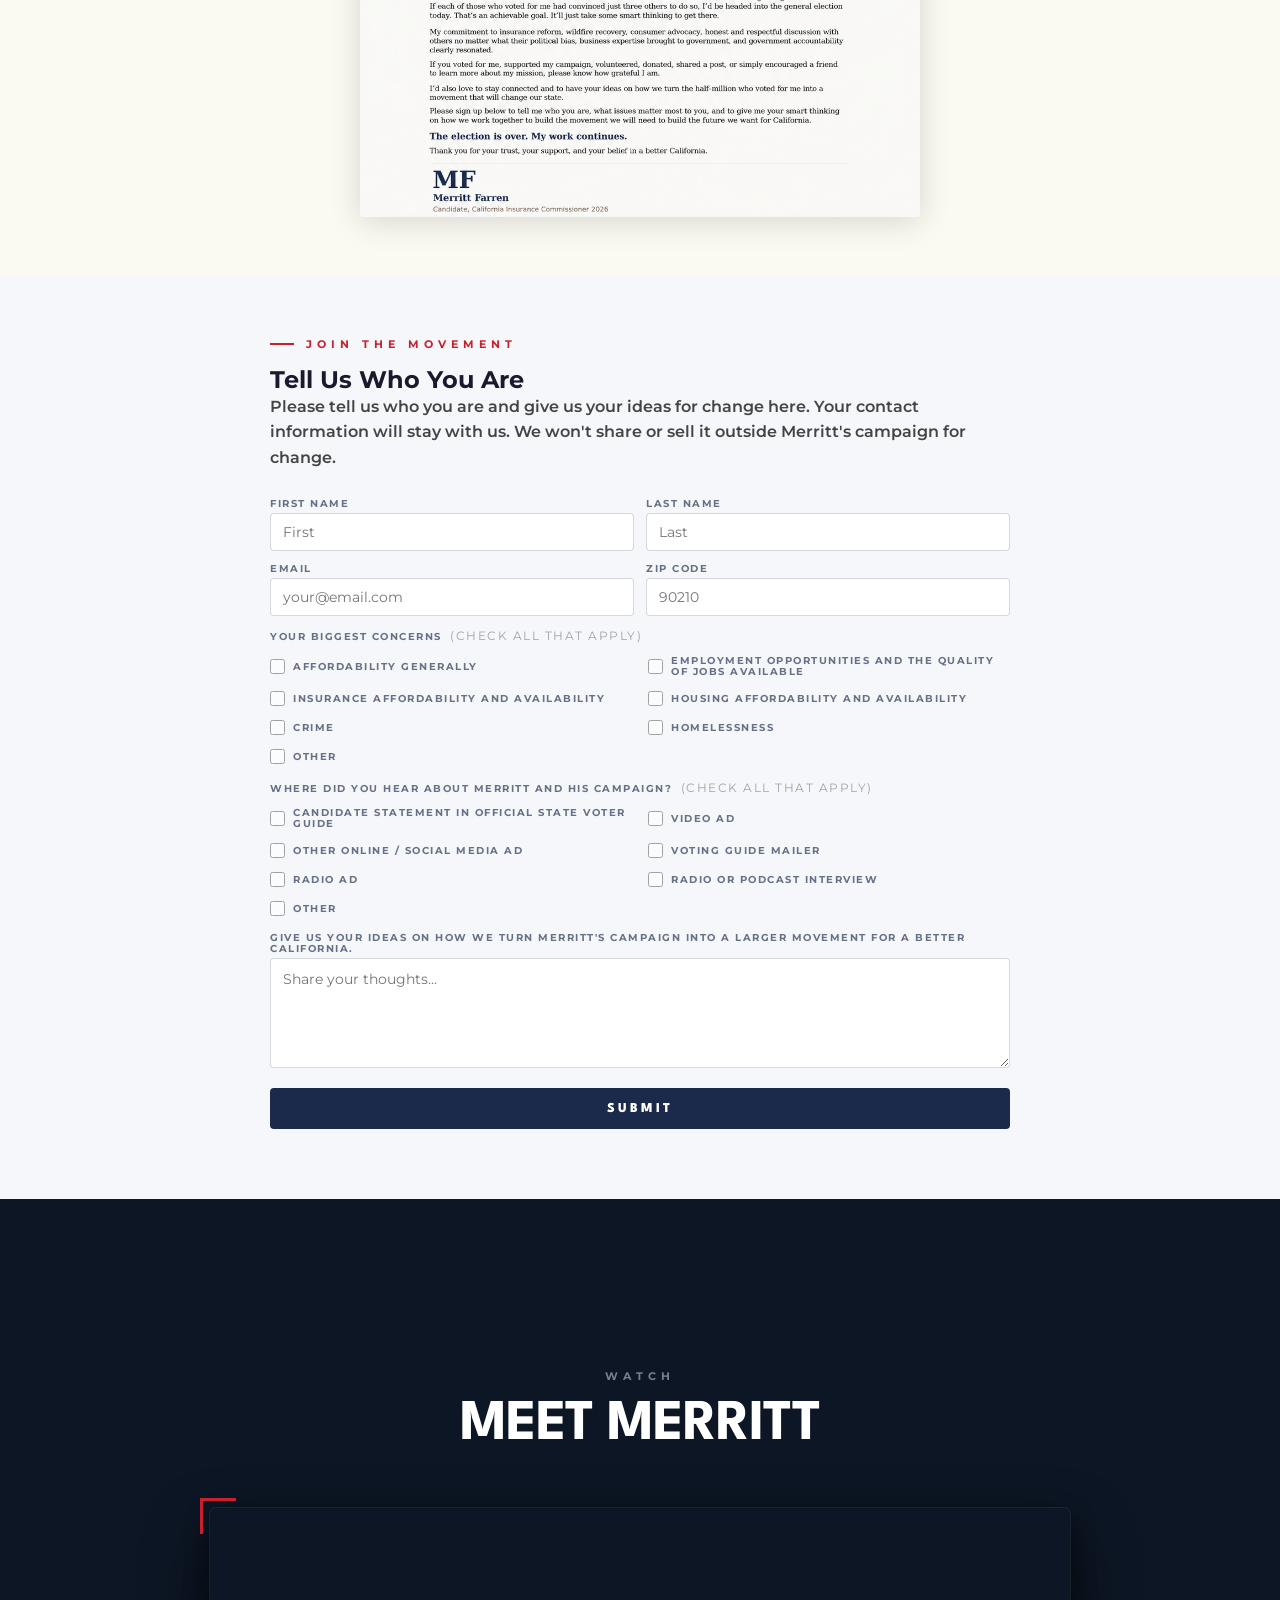
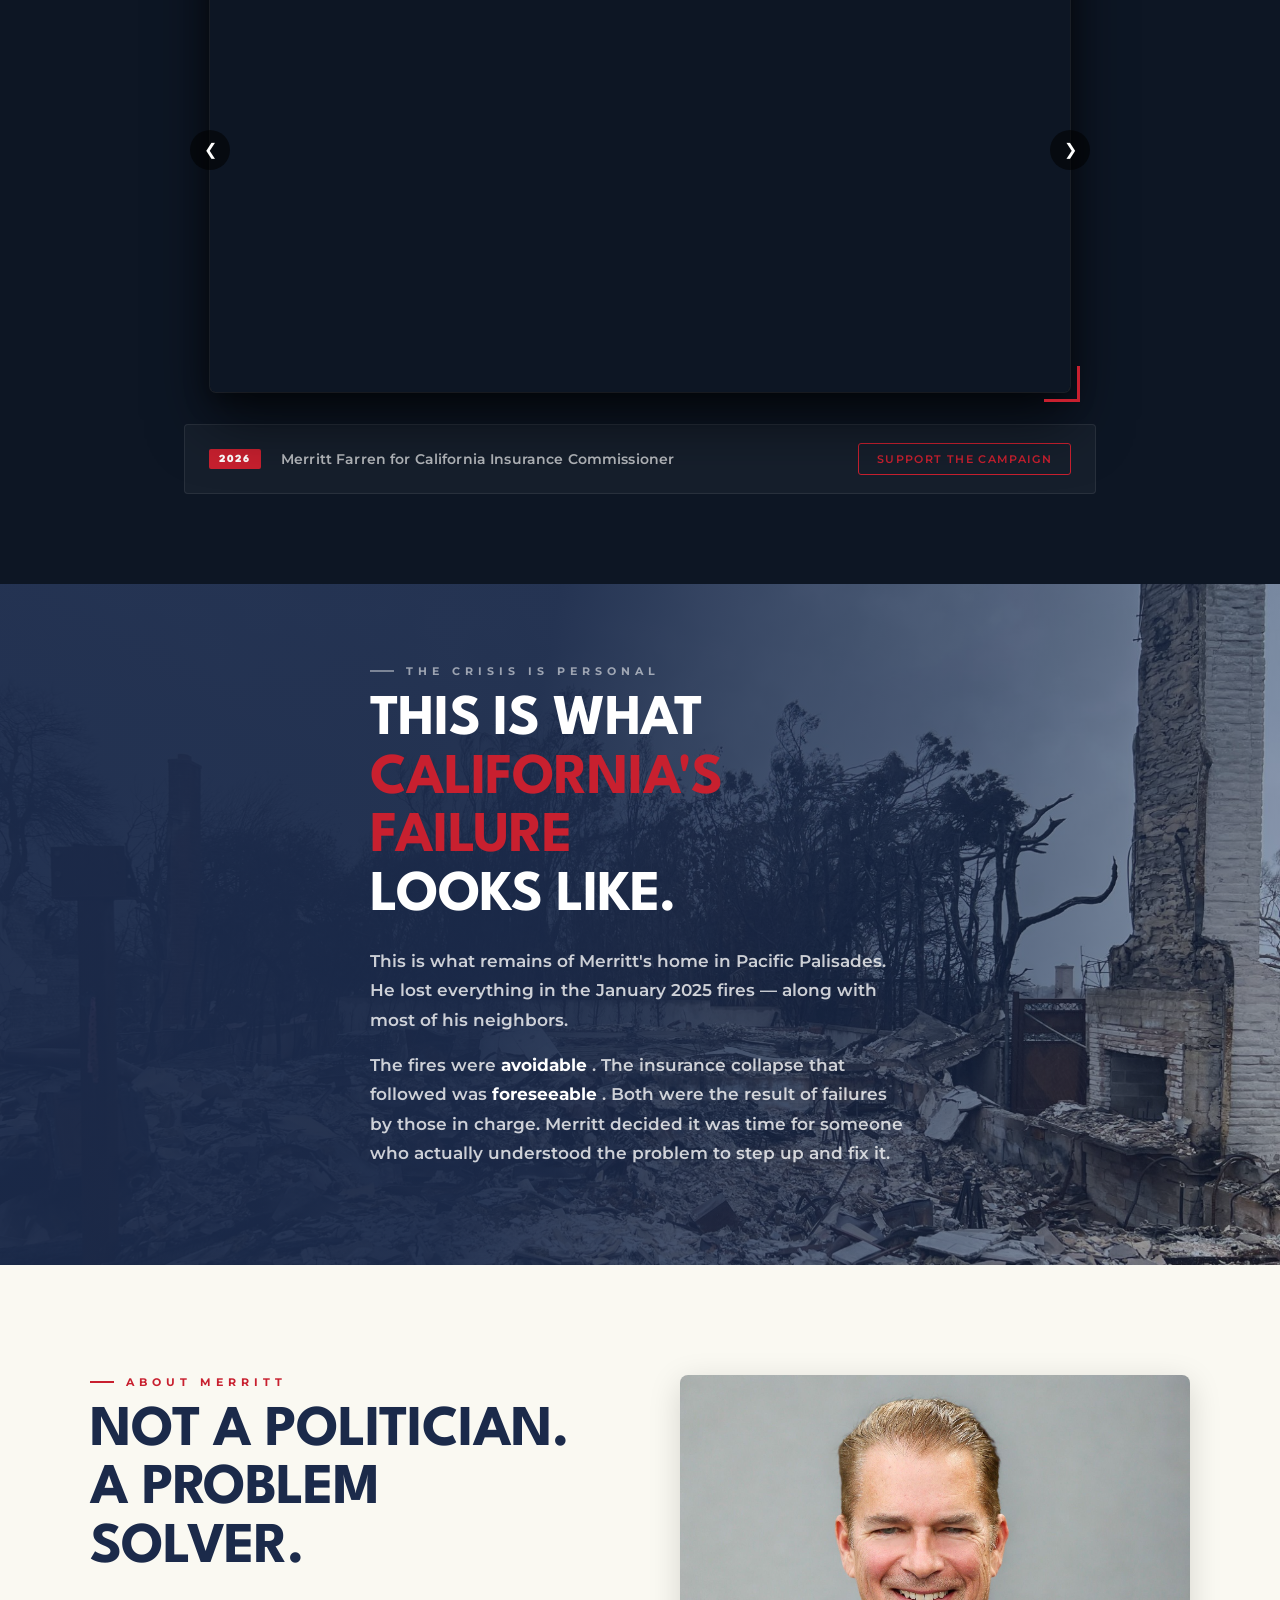
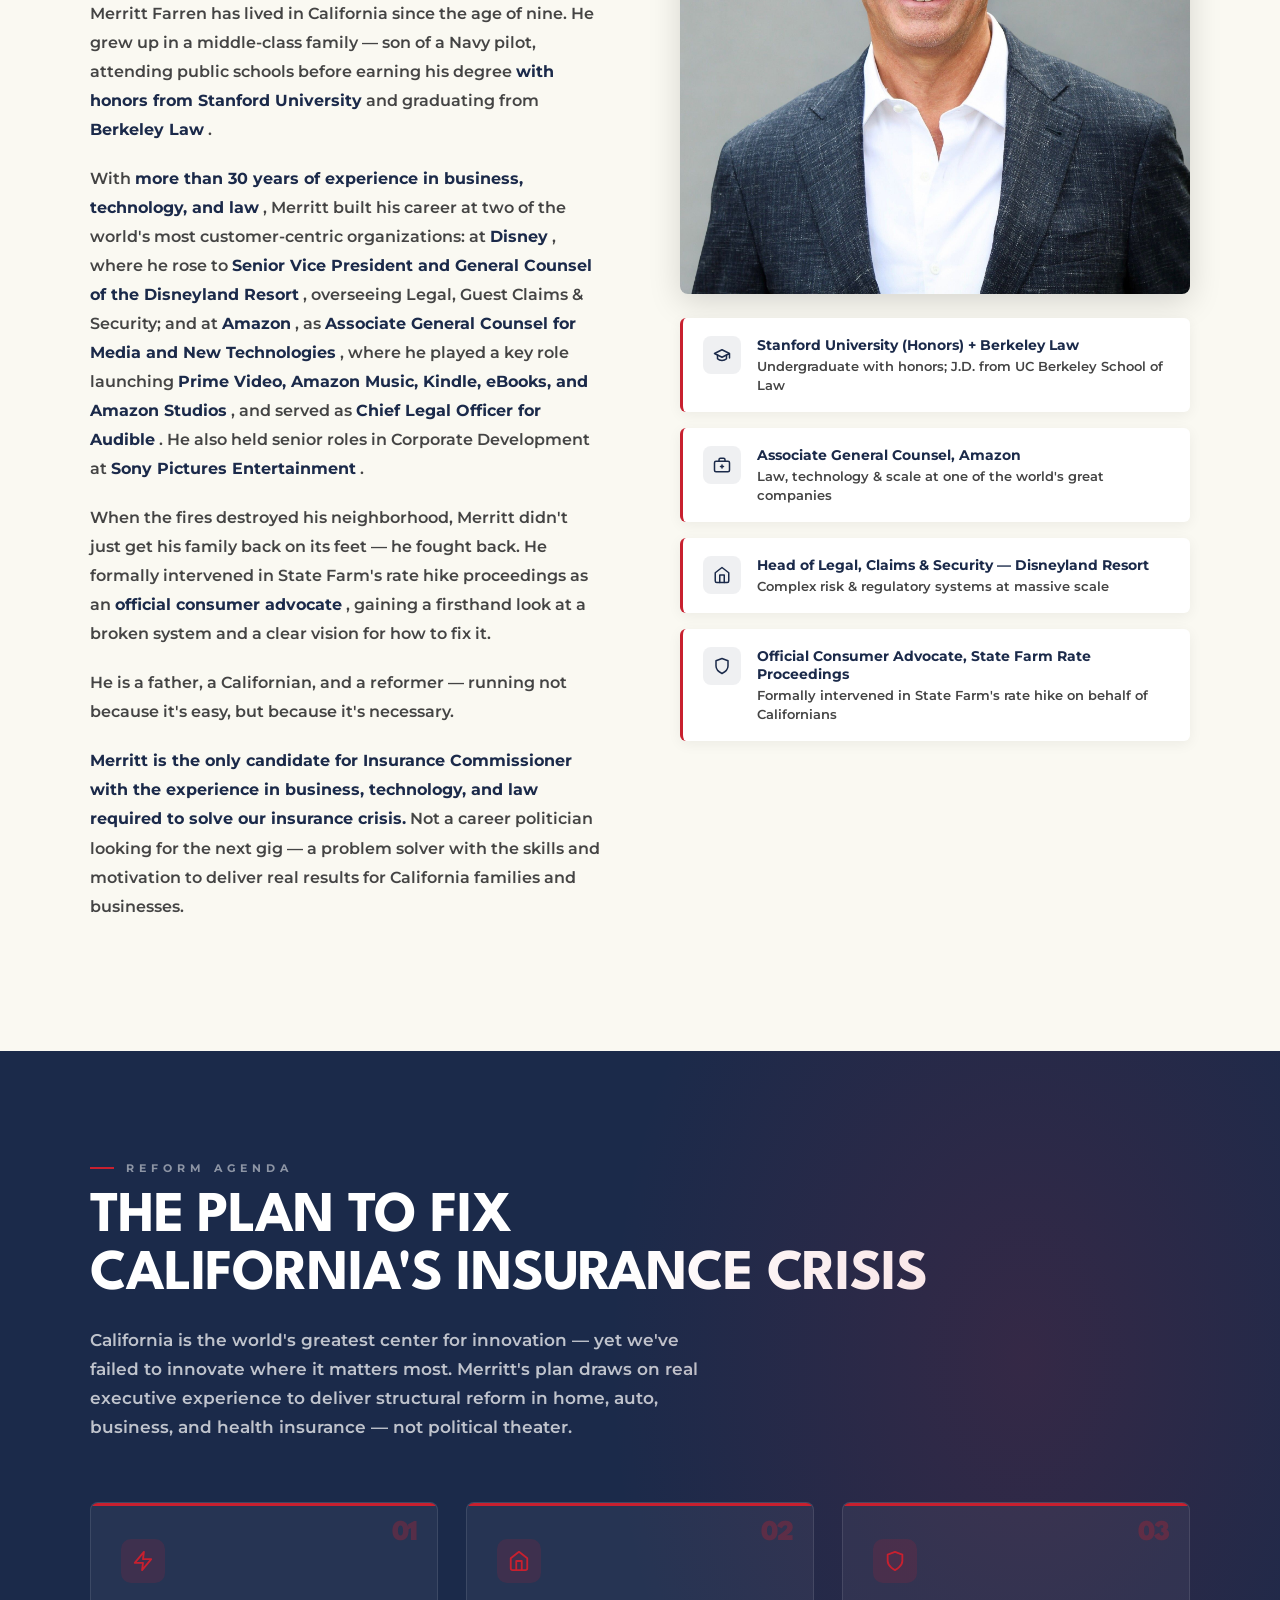
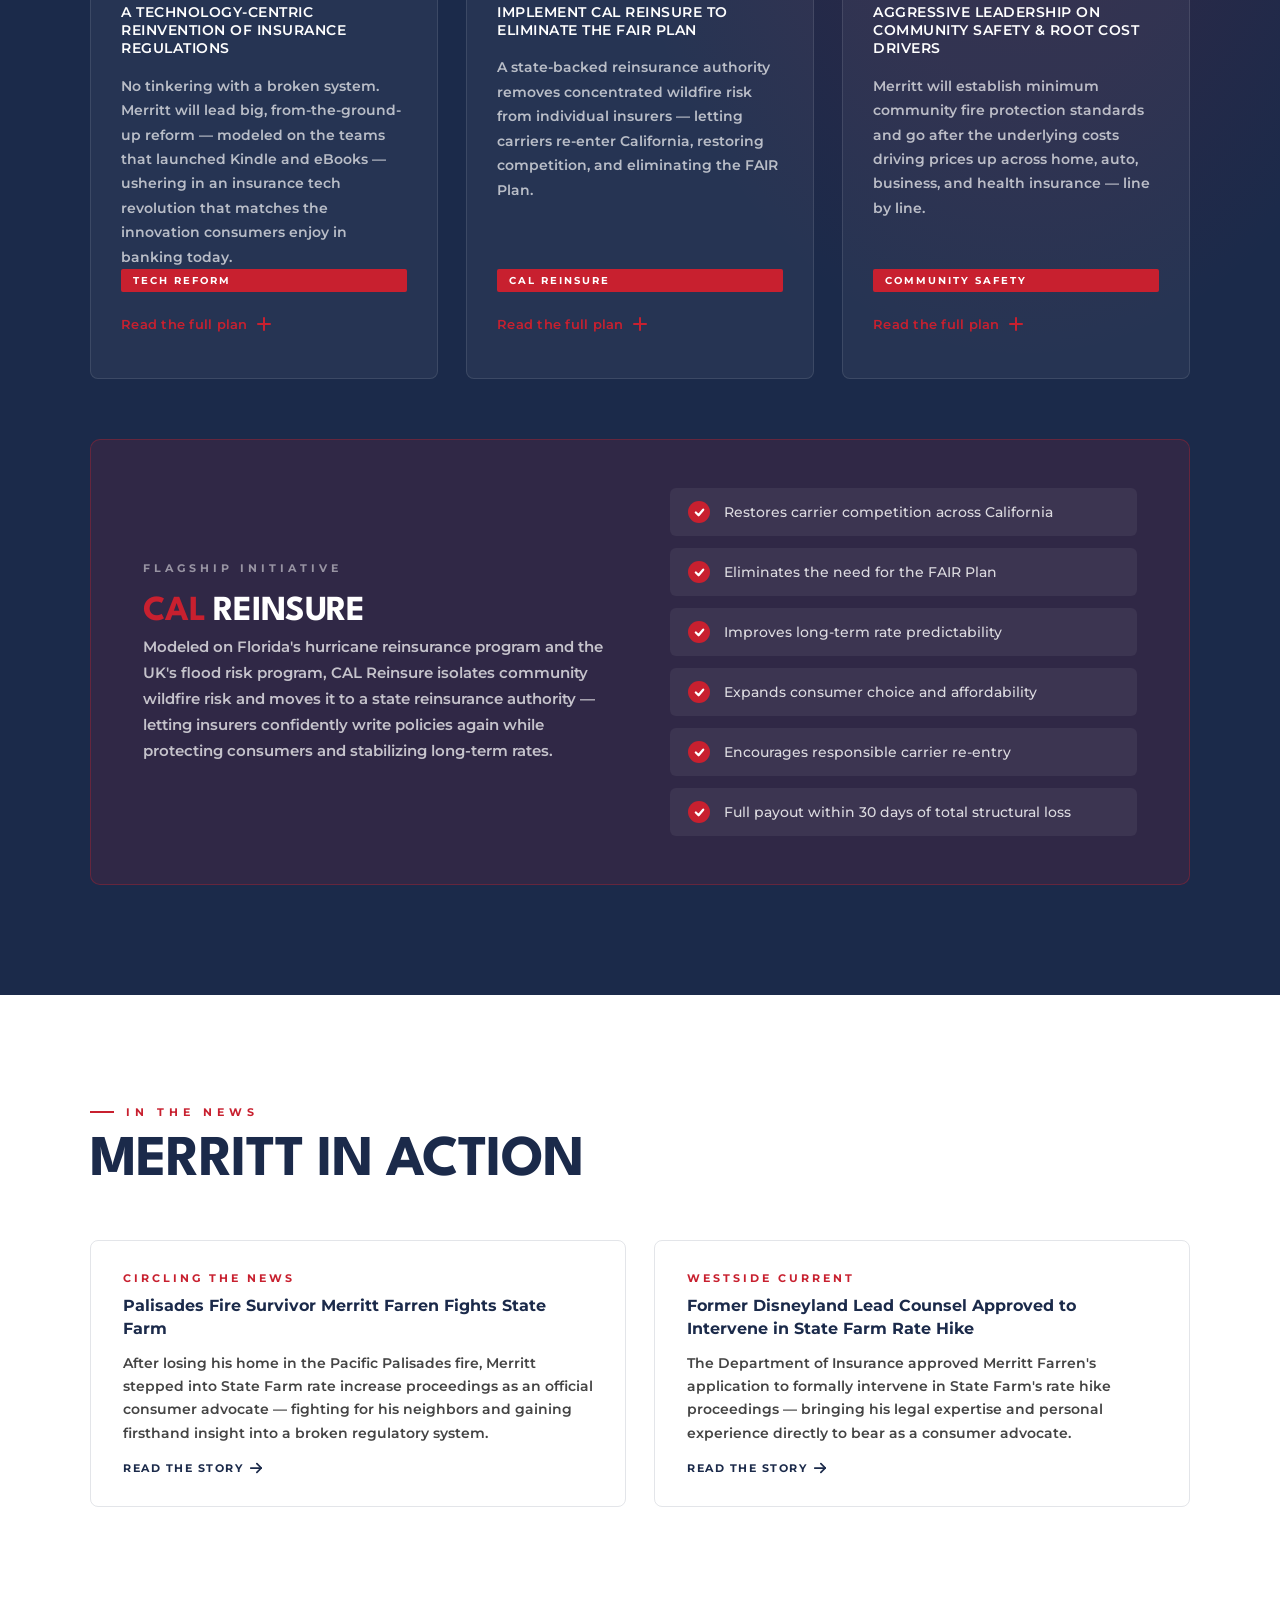
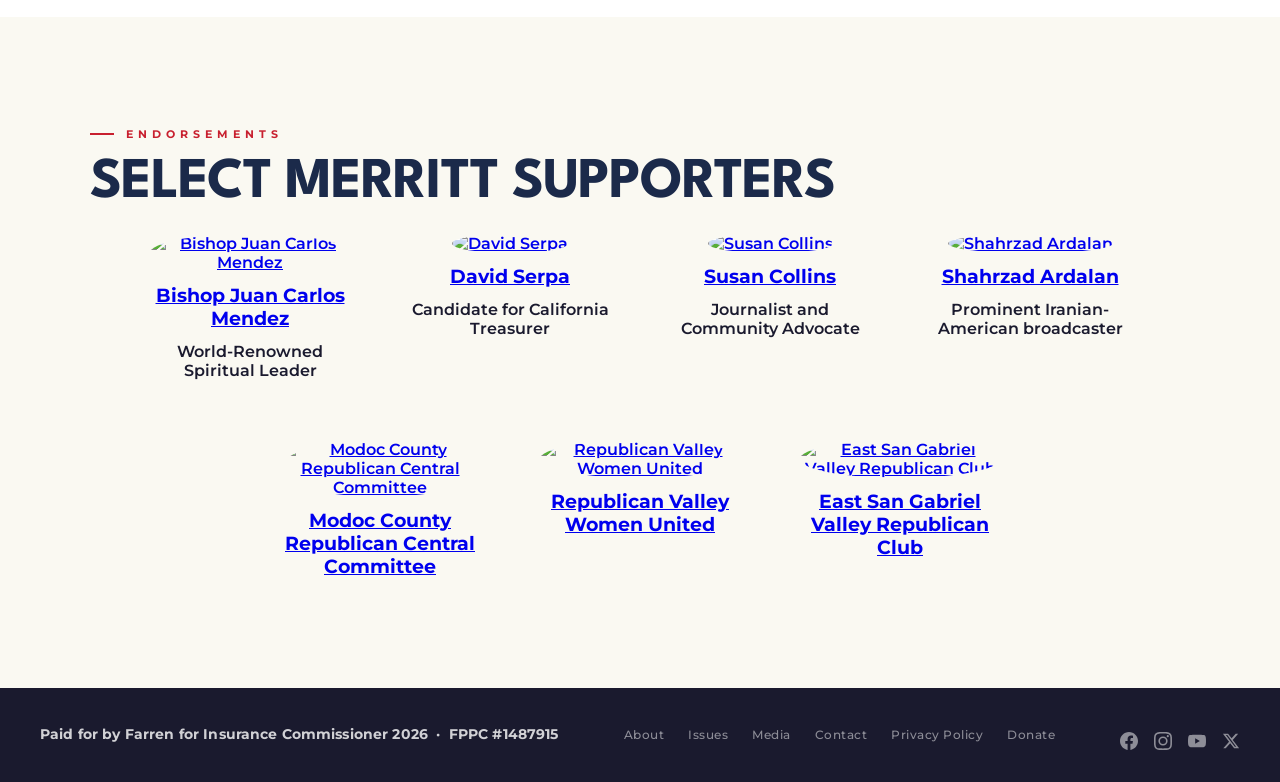
==== commit ea7be9e3: "Post-Race Update" ====
--- a/index.html
+++ b/index.html
@@ -339,9 +339,6 @@
             src="images/merritt-letter.png"
             alt="Post election letter from Merritt Farren with the Seal of California in the header"
           />
-          <figcaption class="letter-actions">
-            <a href="images/merritt-letter.png" download>Download Letter</a>
-          </figcaption>
         </figure>
       </div>
     </div>
--- a/css/styles.css
+++ b/css/styles.css
@@ -104,7 +104,7 @@
   height: 18px;
 }
 
-/* HERO */
+/* HERO - Fixed */
 .hero {
   min-height: 100vh;
   background: var(--navy);
@@ -112,9 +112,128 @@
   display: flex;
   align-items: center;
   justify-content: center;
-  overflow: visible;
-  padding-top: 64px;
-  padding-bottom: 200px;
+  overflow: hidden;
+  padding: 90px 20px 40px;
+}
+
+.hero-inner {
+  position: relative;
+  z-index: 2;
+  width: 100%;
+  max-width: 900px;
+  text-align: center;
+  display: flex;
+  flex-direction: column;
+  align-items: center;
+}
+
+.hero-eyebrow {
+  font-family: "Montserrat", sans-serif;
+  font-size: 0.72rem;
+  font-weight: 600;
+  letter-spacing: 5px;
+  text-transform: uppercase;
+  color: var(--red);
+  margin-bottom: 18px;
+  display: flex;
+  align-items: center;
+  justify-content: center;
+  gap: 12px;
+}
+
+.hero-name {
+  font-family: "League Spartan", sans-serif;
+  font-weight: 700;
+  text-transform: uppercase;
+  font-size: clamp(4rem, 9vw, 7.5rem);
+  line-height: 0.88;
+  color: var(--white);
+  letter-spacing: -0.035em;
+  margin: 0 0 18px;
+}
+
+.hero-title {
+  font-family: "League Spartan", sans-serif;
+  font-size: clamp(0.85rem, 2vw, 1.1rem);
+  font-weight: 700;
+  letter-spacing: 5px;
+  text-transform: uppercase;
+  color: var(--red);
+  margin: 0 0 34px;
+}
+
+.hero-headline {
+  display: none;
+}
+
+
+  /* Mobile fixes */
+  @media (max-width: 580px) {
+    .hero {
+      padding-bottom: 20px;
+      min-height: 90vh;
+    }
+
+    .hero-inner {
+      padding: 30px 16px;
+    }
+
+    .hero-name {
+      font-size: 3rem;
+    }
+
+    .hero-title {
+      font-size: 0.7rem;
+      letter-spacing: 3px;
+    }
+
+    .hero-headline {
+      font-size: 0.9rem;
+    }
+
+    .hero-actions {
+      max-width: 100%;
+      margin: 20px 0 0;
+      border-radius: 0;
+    }
+
+    .hero-action-col {
+      padding: 16px 16px;
+    }
+
+    .hero-action-col p {
+      font-size: 0.78rem;
+    }
+  }
+
+  /* Mobile */
+  @media (max-width: 960px) {
+    .hero-actions {
+      position: relative;
+      bottom: auto;
+      left: auto;
+      transform: none;
+      width: fit-content;
+      max-width: 380px;
+      margin: 20px auto 0;
+      border-radius: 6px;
+    }
+
+    .hero-action-col {
+      padding: 24px 20px;
+      border-right: none;
+      border-bottom: none;
+    }
+  }
+
+  .hero-action-col p {
+    font-size: 0.78rem;
+  }
+
+  .hero-action-col .action-btn {
+    padding: 6px 20px;
+    font-size: 0.65rem;
+  }
 }
 /* SCROLL INDICATOR */
 .scroll-indicator {
@@ -189,14 +308,12 @@
   transform: rotate(8deg) scaleY(1.3);
 }
 .hero-inner {
-  display: flex;
-  flex-direction: column;
-  align-items: center;
-  text-align: center;
   position: relative;
   z-index: 2;
-  padding: 60px 40px 0;
+  max-width: 800px;
   width: 100%;
+  padding: 60px 40px;
+  text-align: center;
 }
 .hero-eyebrow {
   font-family: "Montserrat", sans-serif;
@@ -257,6 +374,10 @@
   flex-wrap: wrap;
   justify-content: center;
   animation: fadeUp 0.6s ease 0.5s both;
+}
+.hero-cta-panel {
+  width: fit-content;
+  padding: 24px 24px;
 }
 .btn-primary {
   background: var(--red);
@@ -300,29 +421,6 @@
   transform: translateY(-2px);
 }
 
-/* HERO ACTION COLUMNS */
-.hero-actions {
-  position: relative;
-  bottom: auto;
-  left: auto;
-  transform: none;
-  width: 90%;
-  max-width: 400px;
-  margin: 48px auto 0;
-  grid-template-columns: 1fr;
-  border-radius: 6px;
-  box-shadow: 0 8px 40px rgba(0, 0, 0, 0.18);
-  border-top: 3px solid var(--red);
-}
-.hero-action-col {
-  padding: 28px 28px;
-  text-align: center;
-  border-right: 1px solid var(--border);
-  display: flex;
-  flex-direction: column;
-  align-items: center;
-  gap: 8px;
-}
 .hero-action-col:last-child {
   border-right: none;
 }
@@ -1345,22 +1443,6 @@
   .hero {
     padding-bottom: 60px;
     flex-direction: column;
-  }
-  .hero-actions {
-    position: relative;
-    bottom: auto;
-    left: auto;
-    transform: none;
-    width: 100%;
-    max-width: 100%;
-    grid-template-columns: 1fr;
-    margin: 20px auto 0;
-    border-radius: 0;
-  }
-  .hero-action-col {
-    border-right: none;
-    border-bottom: 1px solid var(--border);
-    padding: 32px 24px;
   }
   .hero-action-col:last-child {
     border-bottom: none;
@@ -2068,193 +2150,251 @@
   }
 }
 
-/* FORMAL LETTER */
-.formal-letter {
-  background: #faf8f3;
-  color: #1a1a1a;
-  max-width: 780px;
+/* LETTER SECTION - Fixed */
+.letter-section {
+  position: relative;
+  overflow: hidden;
+  padding: 60px 20px;
+  background: var(--offwhite);
+  display: flex;
+  align-items: center;
+  justify-content: center;
+}
+
+.letter-section-inner {
+  max-width: 560px;
+  width: 100%;
   margin: 0 auto;
-  padding: 60px 72px;
-  border: 1px solid #d6cfc0;
-  border-top: 4px solid #1b2a4a;
-  box-shadow: 0 4px 32px rgba(0, 0, 0, 0.18);
-}
-
-/* Letterhead */
-.letter-head {
+  display: flex;
+  justify-content: center;
+}
+
+.letter-document {
+  margin: 0;
+  padding: 0;
+  max-width: 100%;
   display: flex;
   flex-direction: column;
   align-items: center;
-  text-align: center;
-  margin-bottom: 36px;
-}
-
-.letter-seal {
-  width: 100px;
+}
+
+.letter-document img {
+  width: 100%;
+  max-width: 560px;
   height: auto;
-  margin-bottom: 12px;
-  opacity: 0.92;
-}
-
-.letter-head-title {
-  font-family: Georgia, serif;
-  font-size: 1.1rem;
-  font-weight: bold;
-  letter-spacing: 0.12em;
-  text-transform: uppercase;
-  color: #1b2a4a;
-  margin-bottom: 4px;
-}
-
-.letter-head-subtitle {
-  font-size: 0.78rem;
-  letter-spacing: 0.08em;
-  text-transform: uppercase;
-  color: #7a6a50;
-  margin-bottom: 16px;
-}
-
-.letter-head-rule {
-  width: 100%;
-  height: 1px;
-  background: linear-gradient(to right, transparent, #1b2a4a, transparent);
-  margin-bottom: 14px;
-}
-
-.letter-head-meta {
-  display: flex;
-  gap: 24px;
-  font-size: 0.78rem;
-  letter-spacing: 0.08em;
-  text-transform: uppercase;
-  color: #5a5040;
-}
-
-.letter-head-meta span:not(:last-child)::after {
-  content: "·";
-  margin-left: 24px;
-}
-
-/* Label + heading inside letter */
-.letter-label {
-  color: #8a7a60 !important;
-  margin-bottom: 20px;
-}
-
-.letter-h2 {
-  color: #1b2a4a !important;
-  margin-bottom: 36px;
-}
-
-/* Body text */
-.letter-body {
-  font-family: Georgia, "Times New Roman", serif;
-  font-size: 1.02rem;
-  line-height: 1.85;
-  color: #2a2420;
-}
-
-.letter-body p {
-  margin-bottom: 1.4em;
-}
-
-.letter-salutation {
-  font-weight: bold;
-  margin-bottom: 0.5em !important;
-}
-
-/* Signature */
-.letter-signature {
-  margin-top: 48px;
-  padding-top: 24px;
-  border-top: 1px solid #d6cfc0;
-}
-
-.letter-sig-cursive {
-  font-family: "Brush Script MT", "Segoe Script", cursive;
-  font-size: 3.8rem;
-  color: #1b2a4a;
-  line-height: 1;
-  margin-bottom: 8px;
-}
-
-.letter-sig-name {
-  font-family: Georgia, serif;
-  font-size: 0.95rem;
-  font-weight: bold;
-  color: #1b2a4a;
-  margin-bottom: 4px !important;
-}
-
-.letter-sig-title {
-  font-size: 0.78rem;
-  letter-spacing: 0.06em;
-  text-transform: uppercase;
-  color: #7a6a50;
-}
-
-/* Mobile */
-@media (max-width: 640px) {
-  .formal-letter {
-    padding: 36px 24px;
-  }
-
-  .letter-head-meta {
-    flex-direction: column;
-    gap: 4px;
-    align-items: center;
-  }
-
-  .letter-head-meta span:not(:last-child)::after {
-    display: none;
-  }
-}
-
-/* MOVEMENT FORM */
+  display: block;
+  border-radius: 4px;
+  box-shadow: 0 4px 32px rgba(0, 0, 0, 0.15);
+}
+
+/* Mobile adjustments */
+@media (max-width: 580px) {
+  .letter-section {
+    padding: 30px 12px;
+  }
+
+  .letter-section-inner {
+    max-width: 100%;
+  }
+
+  .letter-document img {
+    max-width: 100%;
+    border-radius: 2px;
+  }
+}
+
+/* Add this to your CSS - Consolidated Movement Form */
+
+/* MOVEMENT FORM - Consolidated */
 .movement-form-section {
   background: #f5f7fa;
-  padding: 80px 24px;
+  padding: 60px 20px;
 }
 
 .movement-form-inner {
   max-width: 780px;
   margin: 0 auto;
+  padding: 0 20px;
+  width: 100%;
 }
 
 .movement-form-intro {
   color: #444;
-  margin-bottom: 36px;
-  font-size: 1.05rem;
+  margin-bottom: 28px;
+  font-size: 1rem;
   line-height: 1.6;
 }
 
-.cf-hint {
-  font-weight: 400;
+/* Tighter form spacing */
+.movement-form-inner .cf-row {
+  display: grid;
+  grid-template-columns: 1fr 1fr;
+  gap: 12px;
+  margin-bottom: 12px;
+}
+
+.movement-form-inner .cf-group {
+  display: flex;
+  flex-direction: column;
+  gap: 4px;
+}
+
+.movement-form-inner .cf-group label {
+  font-size: 0.6rem;
+  font-weight: 700;
+  letter-spacing: 1.5px;
+  text-transform: uppercase;
+  color: var(--navy);
+  opacity: 0.65;
+}
+
+.movement-form-inner .cf-group input,
+.movement-form-inner .cf-group textarea {
+  border: 1.5px solid rgba(27, 42, 74, 0.18);
+  border-radius: 4px;
+  padding: 9px 12px;
+  font-family: "Montserrat", sans-serif;
+  font-size: 0.88rem;
+  color: var(--navy);
+  transition: border-color 0.2s;
+  outline: none;
+  background: white;
+  width: 100%;
+}
+
+.movement-form-inner .cf-group input:focus,
+.movement-form-inner .cf-group textarea:focus {
+  border-color: var(--red);
+}
+
+.movement-form-inner .cf-full {
+  grid-column: 1 / -1;
+}
+
+/* Checkbox groups - more compact */
+.movement-form-inner .cf-checkgroup {
+  display: grid;
+  grid-template-columns: 1fr 1fr;
+  gap: 6px 16px;
+  margin-top: 4px;
+}
+
+.movement-form-inner .cf-check {
+  display: flex;
+  align-items: center;
+  gap: 8px;
   font-size: 0.85rem;
-  color: #777;
-  margin-left: 6px;
-}
-
-.cf-checkgroup {
-  display: flex;
-  flex-direction: column;
-  gap: 10px;
-  margin-top: 8px;
-}
-
-.cf-check {
-  display: flex;
-  align-items: center;
-  gap: 10px;
-  font-size: 0.95rem;
   color: #333;
   cursor: pointer;
-}
-
-.cf-check input[type="checkbox"] {
-  width: 16px;
-  height: 16px;
+  padding: 4px 0;
+}
+
+.movement-form-inner .cf-check input[type="checkbox"] {
+  width: 15px;
+  height: 15px;
   accent-color: #1b2a4a;
   cursor: pointer;
   flex-shrink: 0;
 }
+
+.movement-form-inner .cf-hint {
+  font-weight: 400;
+  font-size: 0.75rem;
+  color: #777;
+  margin-left: 4px;
+}
+
+.movement-form-inner .cf-submit {
+  width: 100%;
+  background: var(--navy);
+  color: white;
+  border: none;
+  font-family: "League Spartan", sans-serif;
+  font-weight: 800;
+  font-size: 0.85rem;
+  letter-spacing: 3px;
+  text-transform: uppercase;
+  padding: 14px;
+  border-radius: 4px;
+  cursor: pointer;
+  margin-top: 8px;
+  transition:
+    background 0.2s,
+    transform 0.15s;
+}
+
+.movement-form-inner .cf-submit:hover {
+  background: var(--red);
+  transform: translateY(-1px);
+}
+
+/* Mobile - single column */
+@media (max-width: 580px) {
+  .movement-form-section {
+    padding: 40px 12px;
+  }
+
+  .movement-form-inner .cf-row {
+    grid-template-columns: 1fr;
+    gap: 10px;
+  }
+
+  .movement-form-inner .cf-checkgroup {
+    grid-template-columns: 1fr;
+    gap: 4px;
+  }
+
+  .movement-form-inner .cf-check {
+    font-size: 0.82rem;
+  }
+}
+
+/* HERO CTA FINAL OVERRIDE */
+.hero-actions {
+  position: absolute !important;
+  left: 50% !important;
+  right: auto !important;
+  bottom: 60px !important;
+  transform: translateX(-50%) !important;
+
+  display: flex !important;
+  justify-content: center !important;
+  align-items: center !important;
+
+  width: 380px !important;
+  max-width: 380px !important;
+  padding: 28px !important;
+
+  background: rgba(15, 15, 15, 0.94) !important;
+  border-top: 3px solid var(--red) !important;
+  border-radius: 6px !important;
+  box-shadow: 0 8px 40px rgba(0, 0, 0, 0.22) !important;
+}
+
+.hero-action-col {
+  width: 100% !important;
+  max-width: 320px !important;
+  padding: 0 !important;
+  border: 0 !important;
+  text-align: center !important;
+}
+
+.hero-action-col h3 {
+  color: var(--white) !important;
+}
+
+.hero-action-col p {
+  color: rgba(255, 255, 255, 0.78) !important;
+}
+
+@media (max-width: 960px) {
+  .hero-actions {
+    position: relative !important;
+    left: auto !important;
+    bottom: auto !important;
+    transform: none !important;
+    width: calc(100% - 32px) !important;
+    max-width: 380px !important;
+    margin: 28px auto 0 !important;
+  }
+}
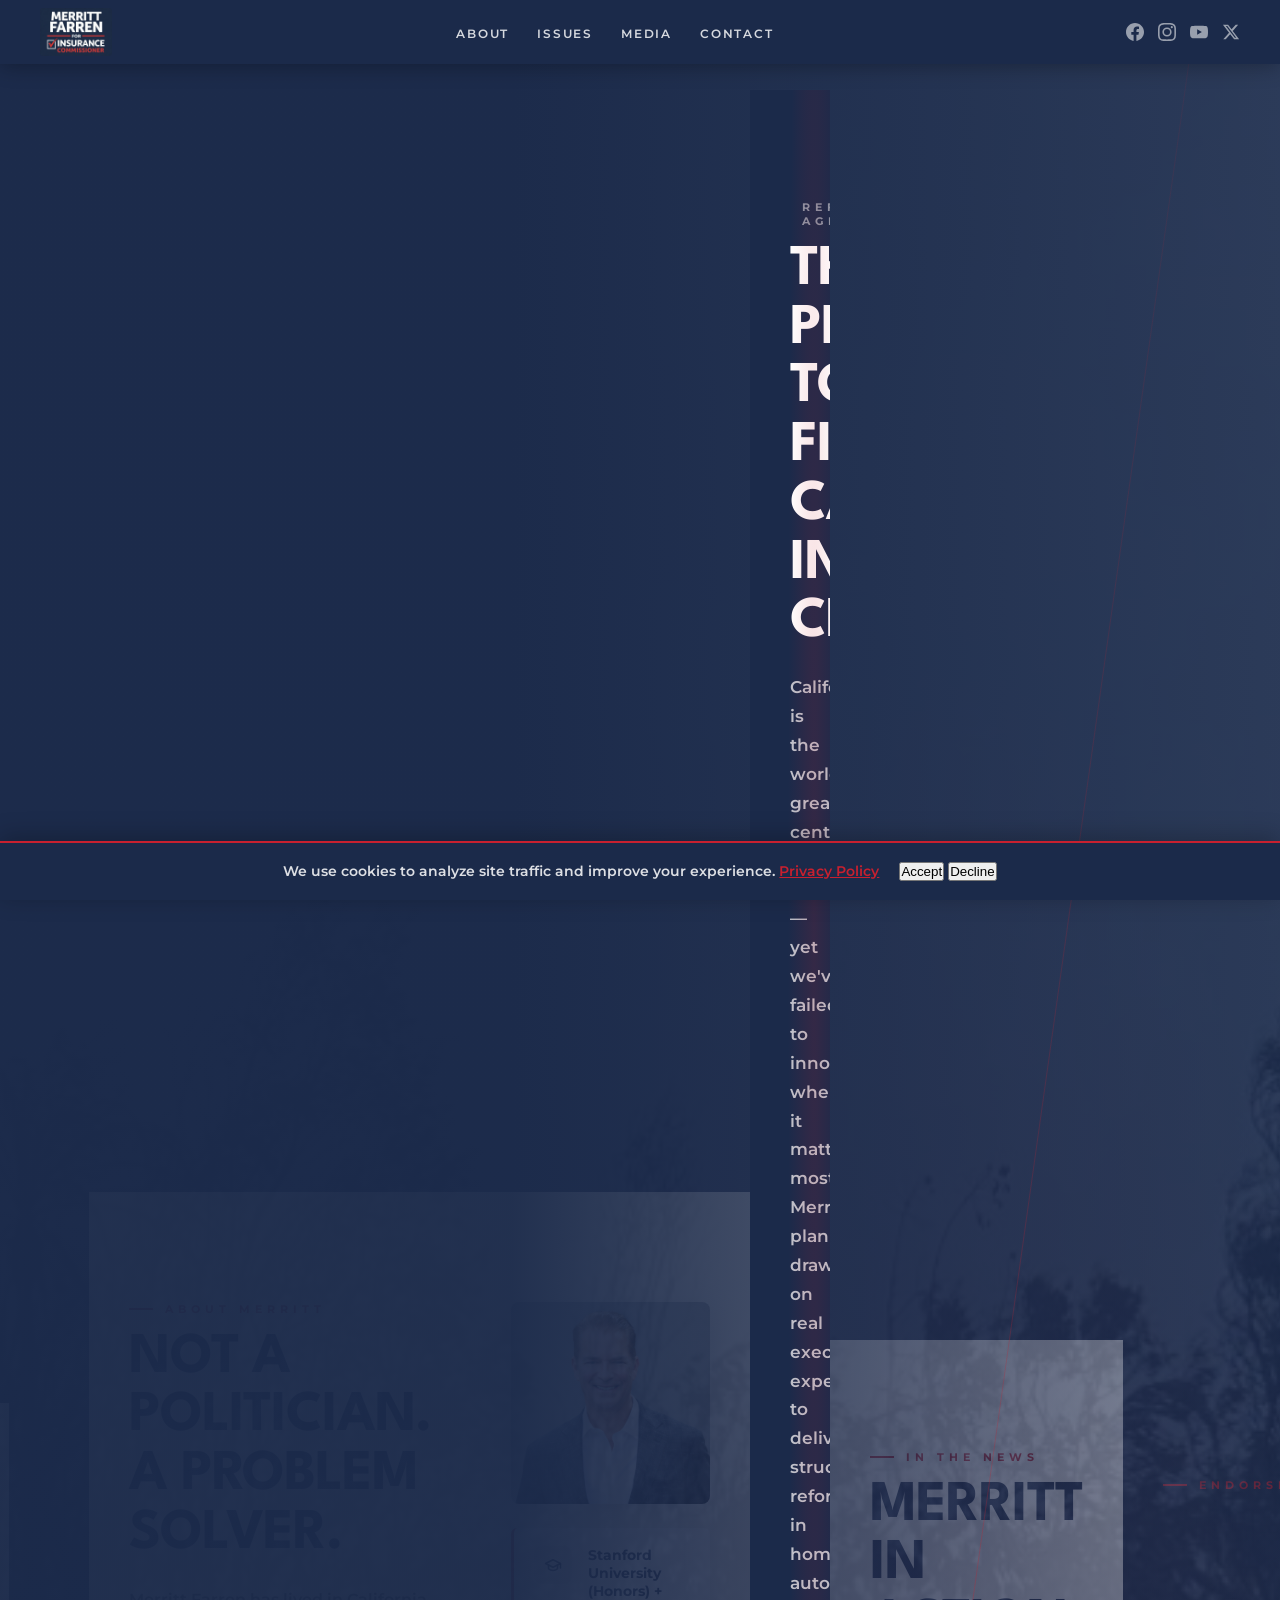
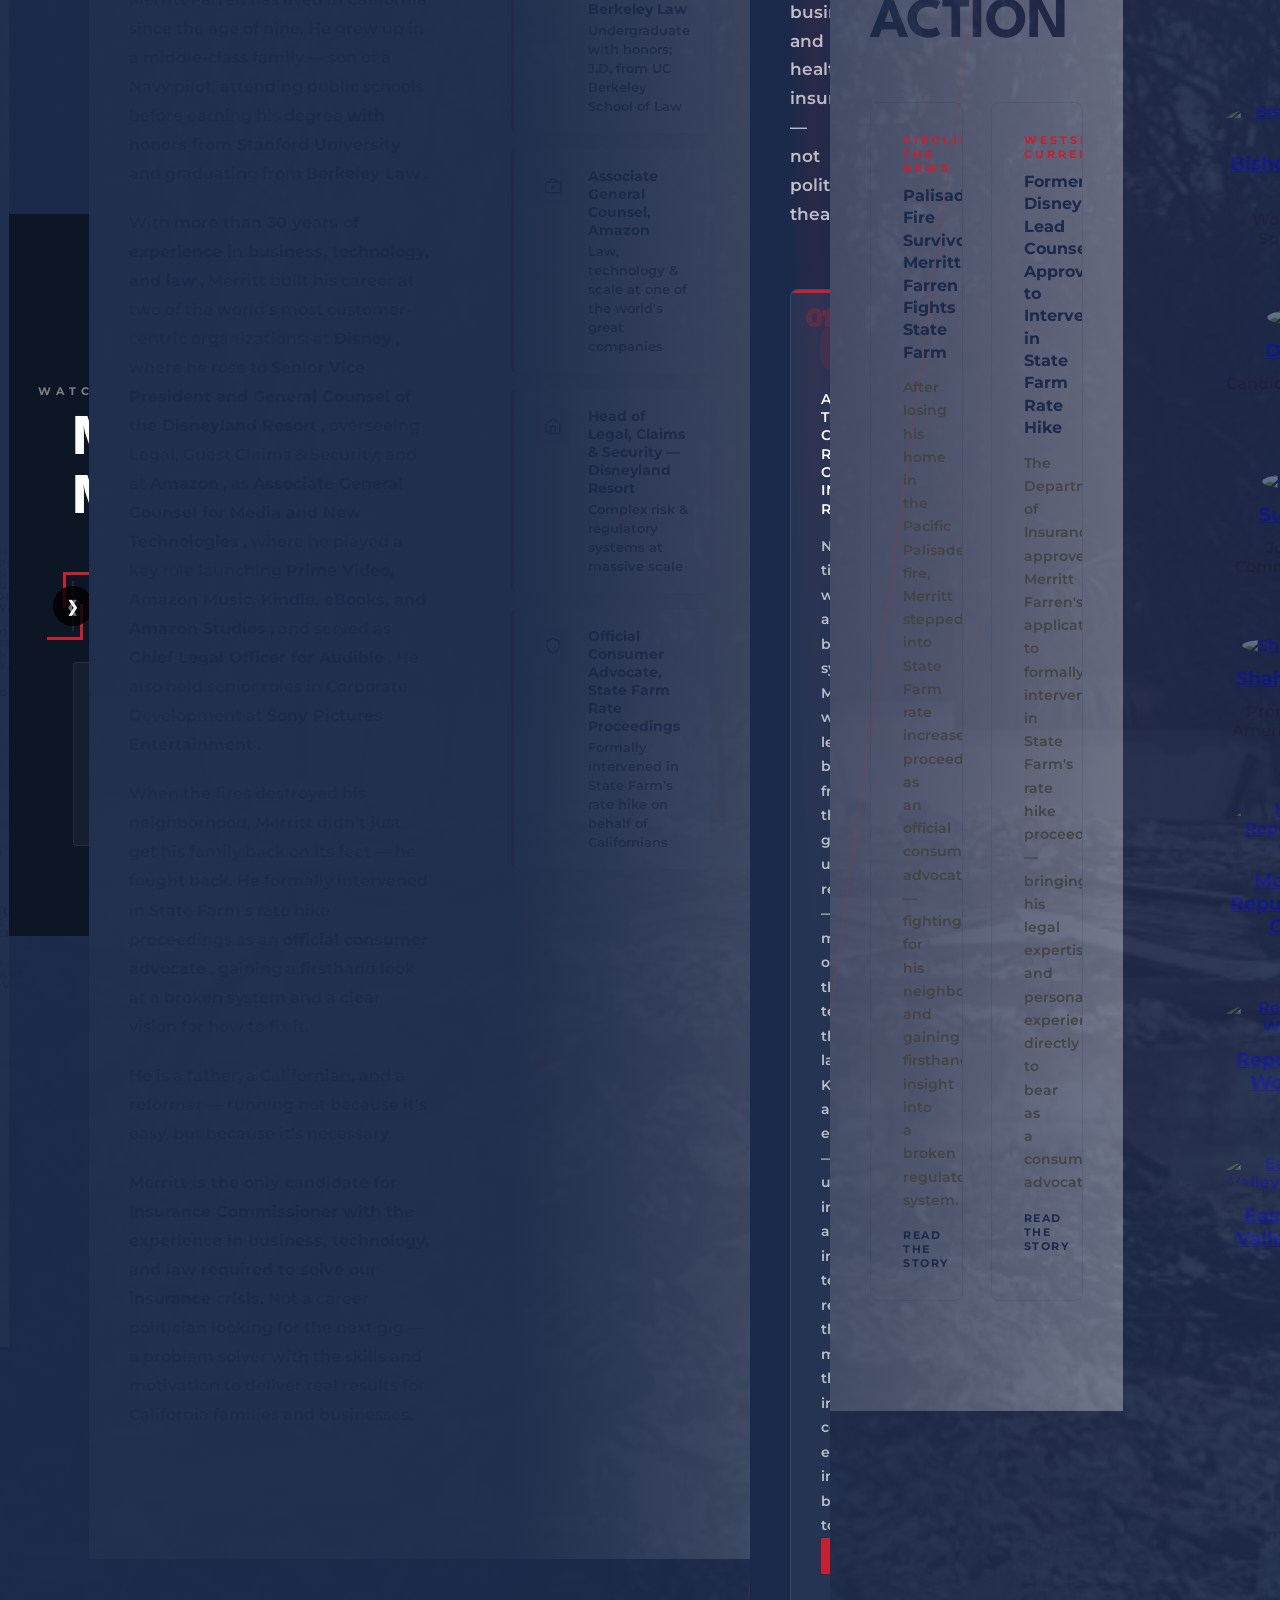
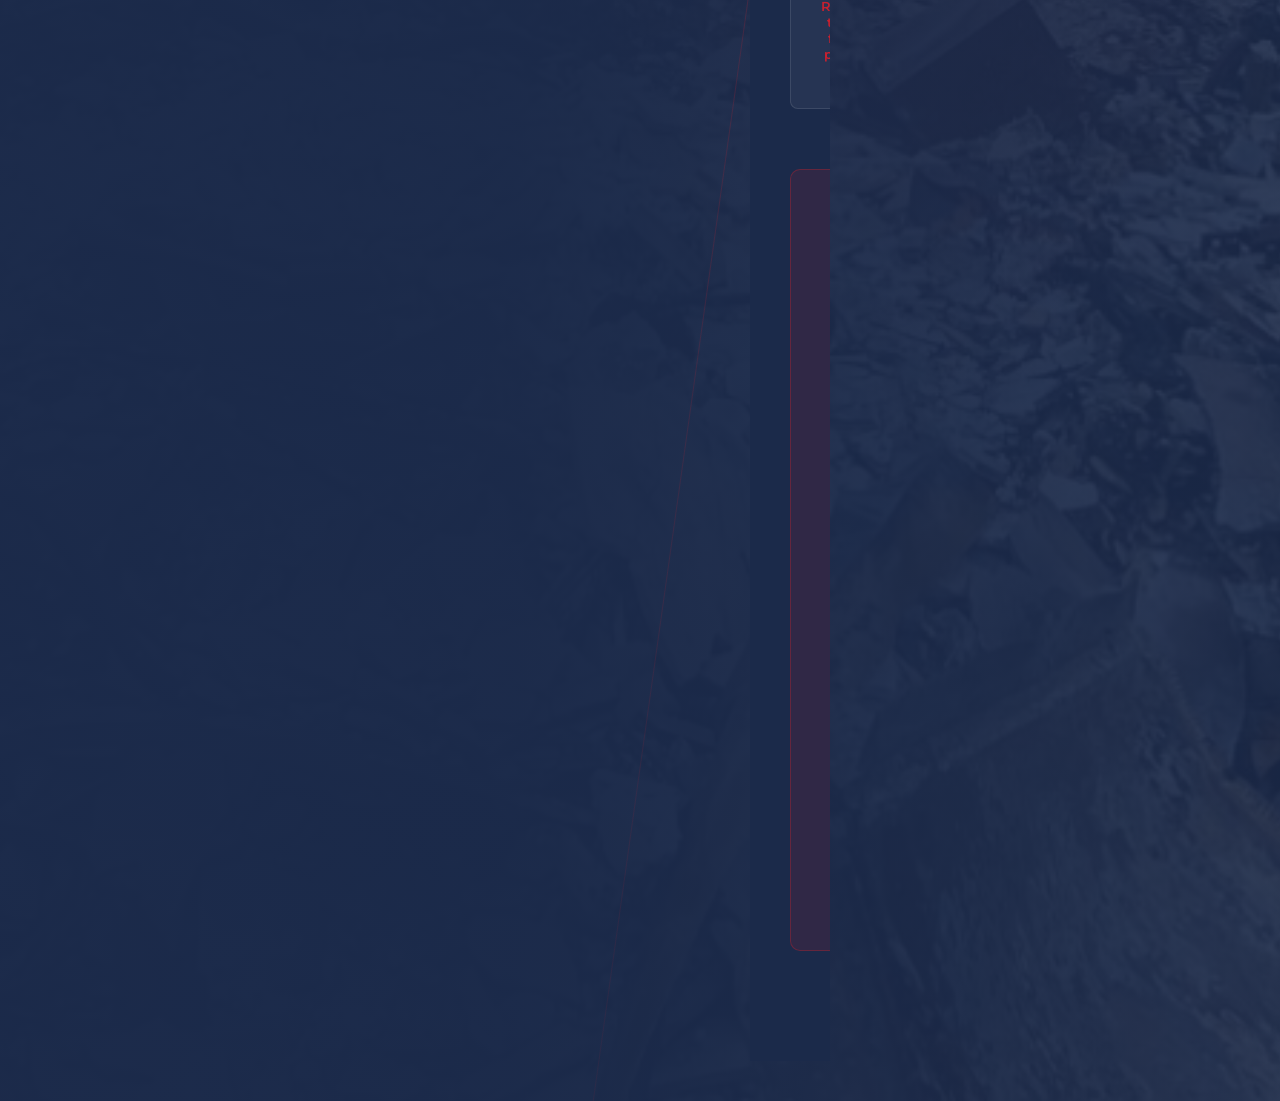
==== commit 65e33358: "New Letter and hero-section edit" ====
--- a/index.html
+++ b/index.html
@@ -268,7 +268,7 @@
         </div>
       </div>
 
-      <div class="hero-actions">
+      <!---<div class="hero-actions">
         <div class="hero-action-col">
           <h3>See the Plan</h3>
           <p>
@@ -282,7 +282,7 @@
       <div class="scroll-indicator">
         <div class="scroll-chevron"></div>
       </div>
-    </section>
+    </section> See the Plan commented out---->
     <!--<div class="hero-actions">
         <div class="hero-action-col">
           <h3>Email Updates</h3>
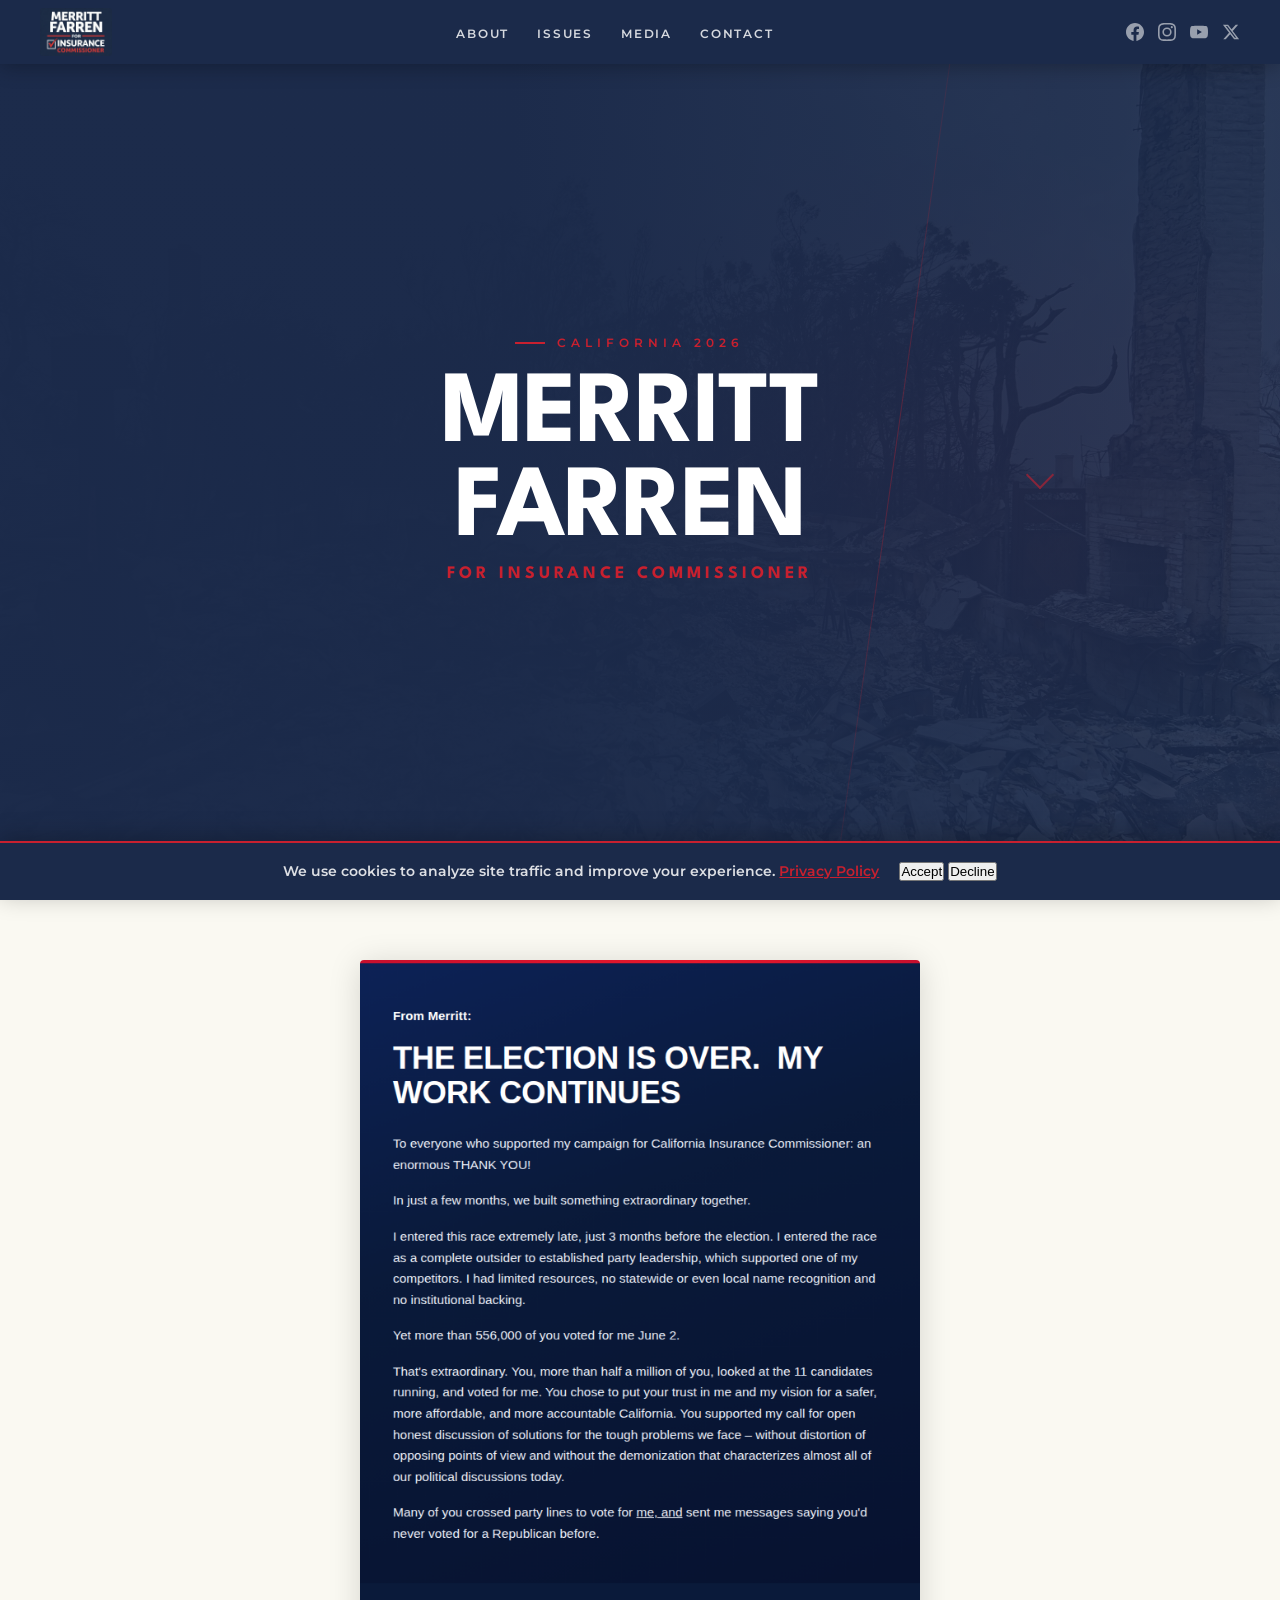
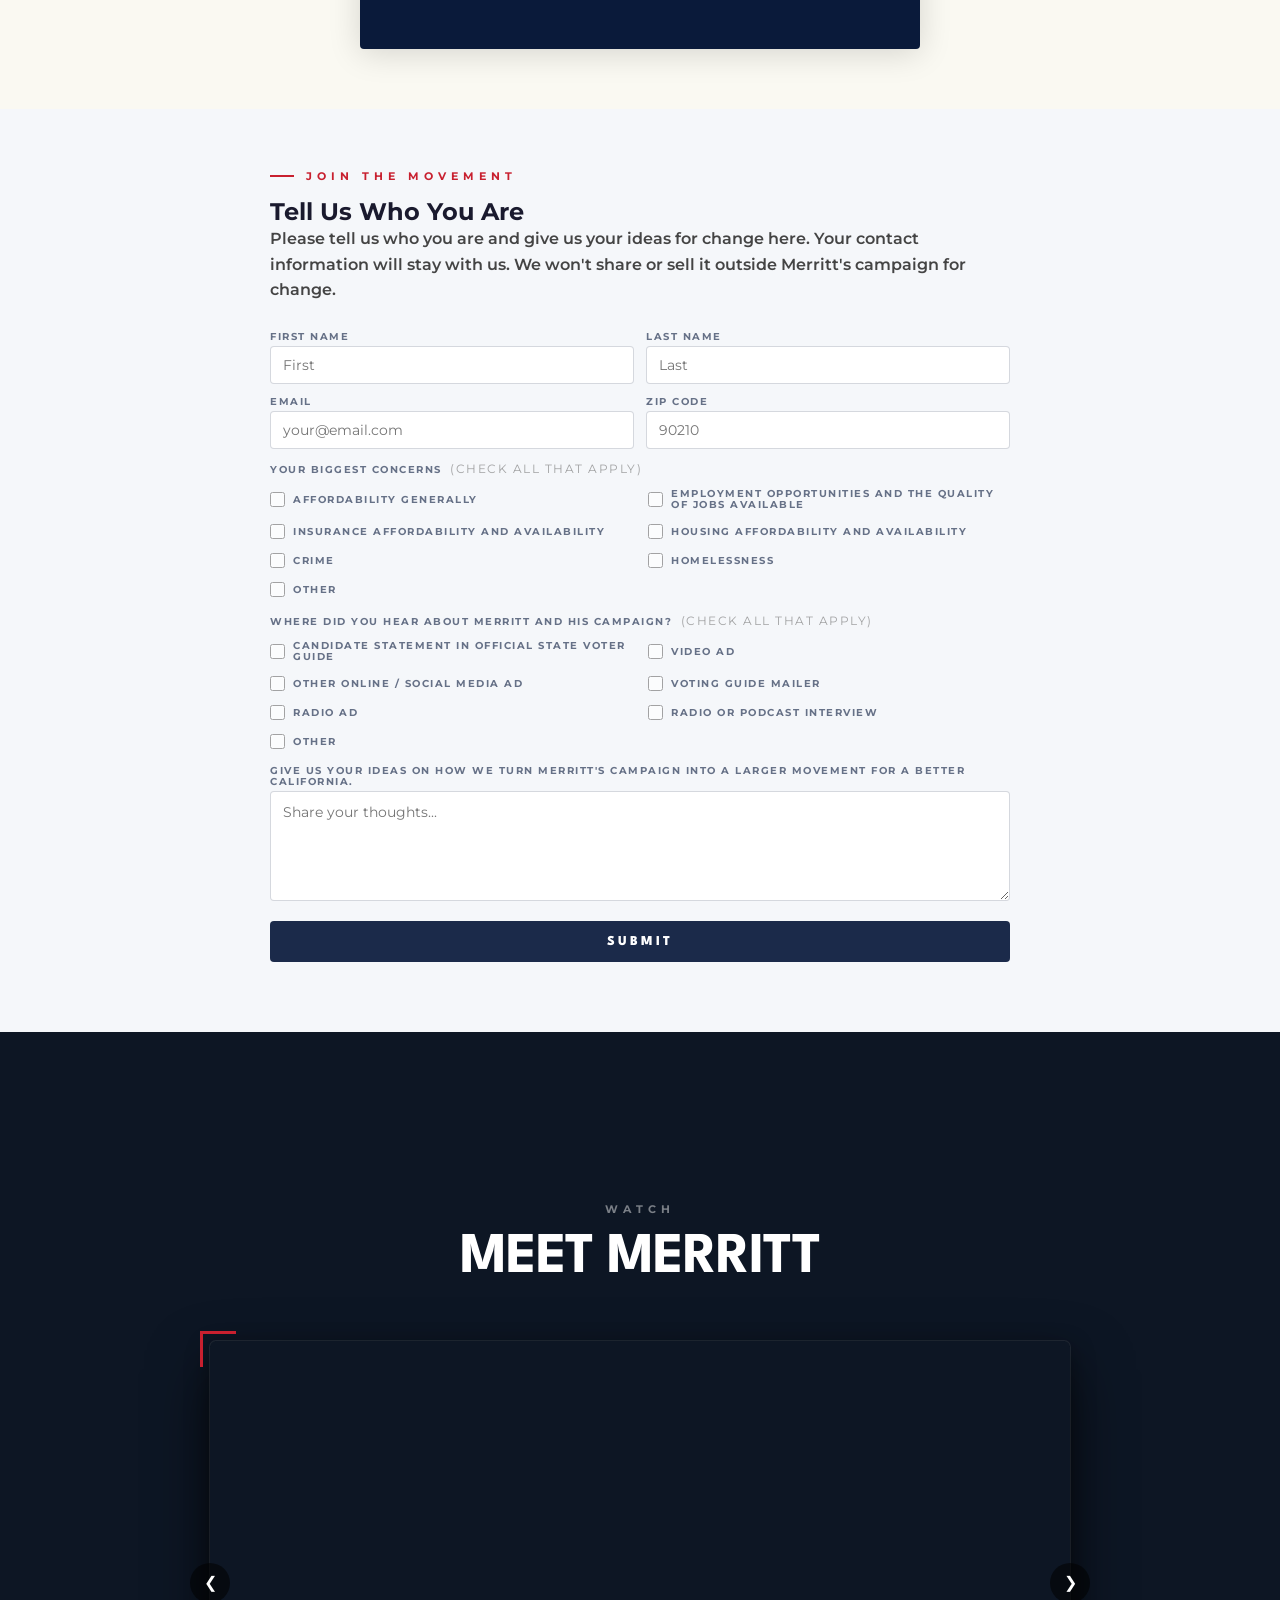
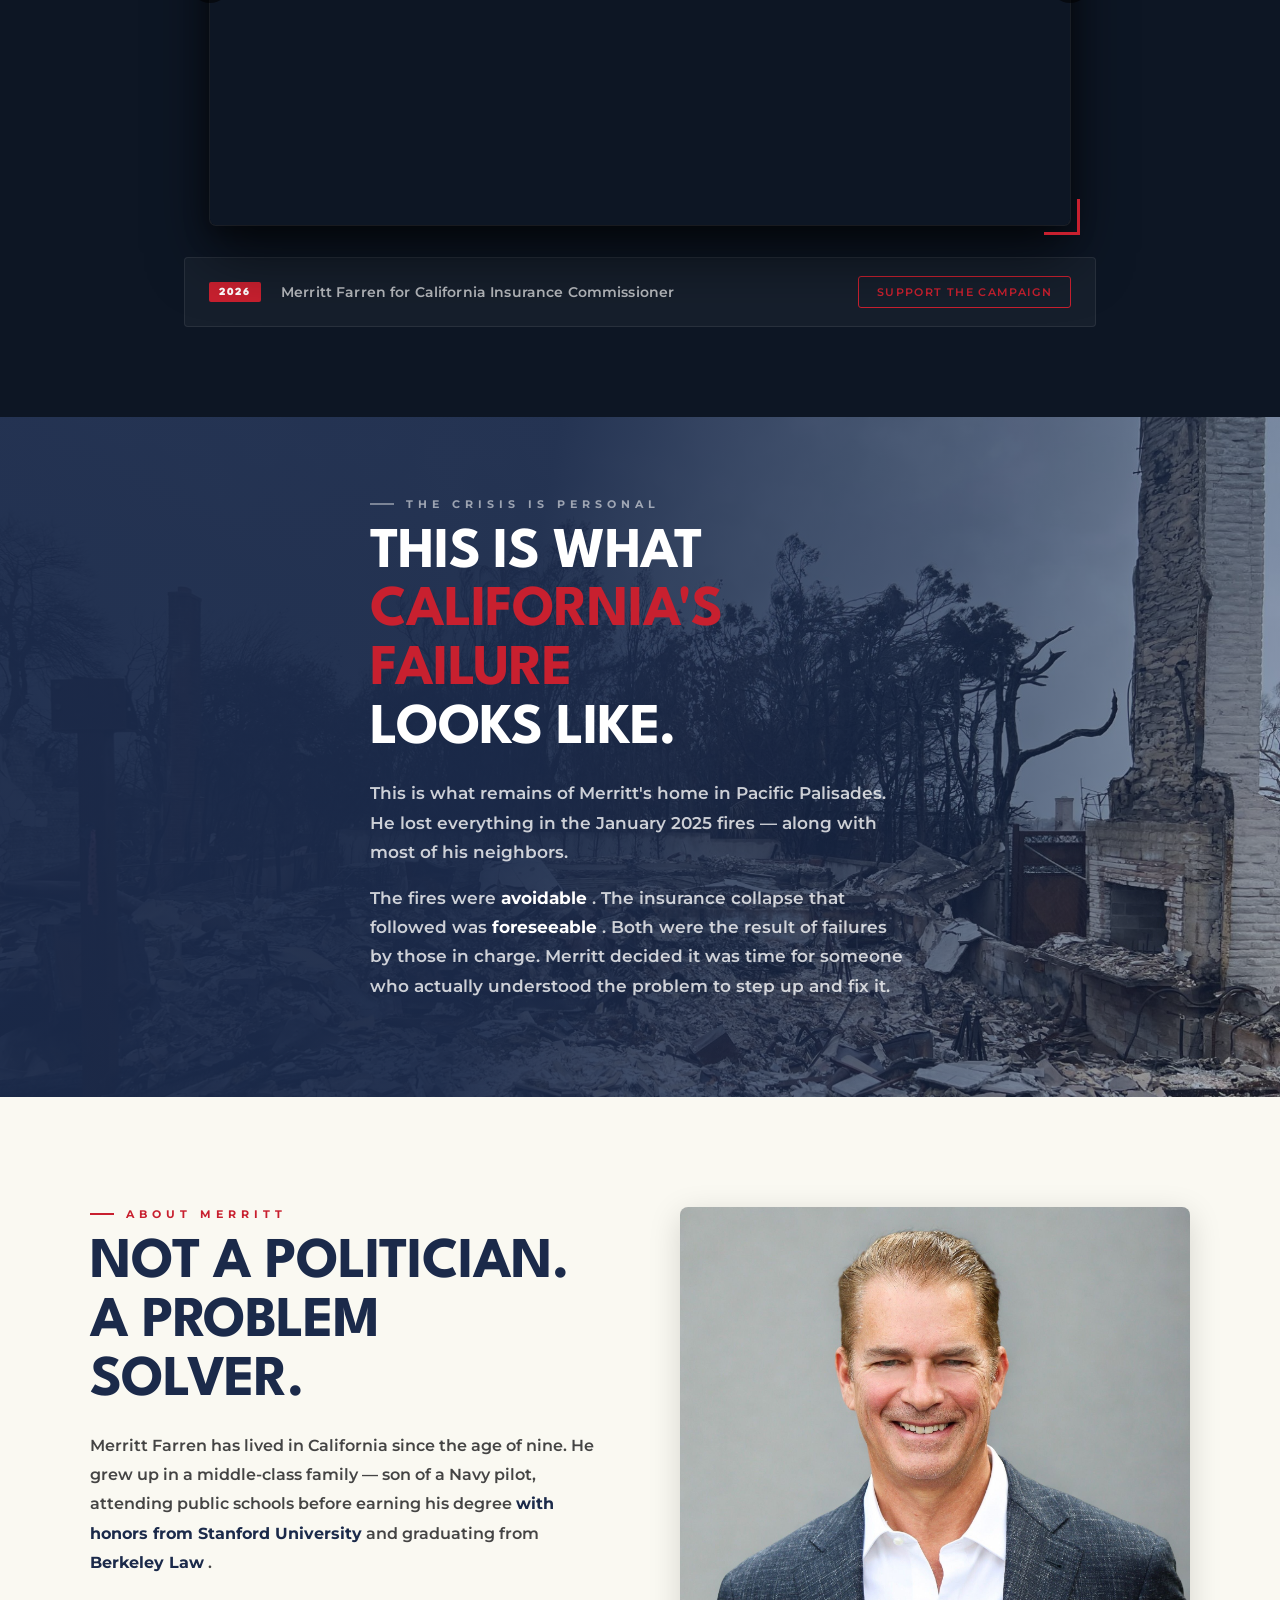
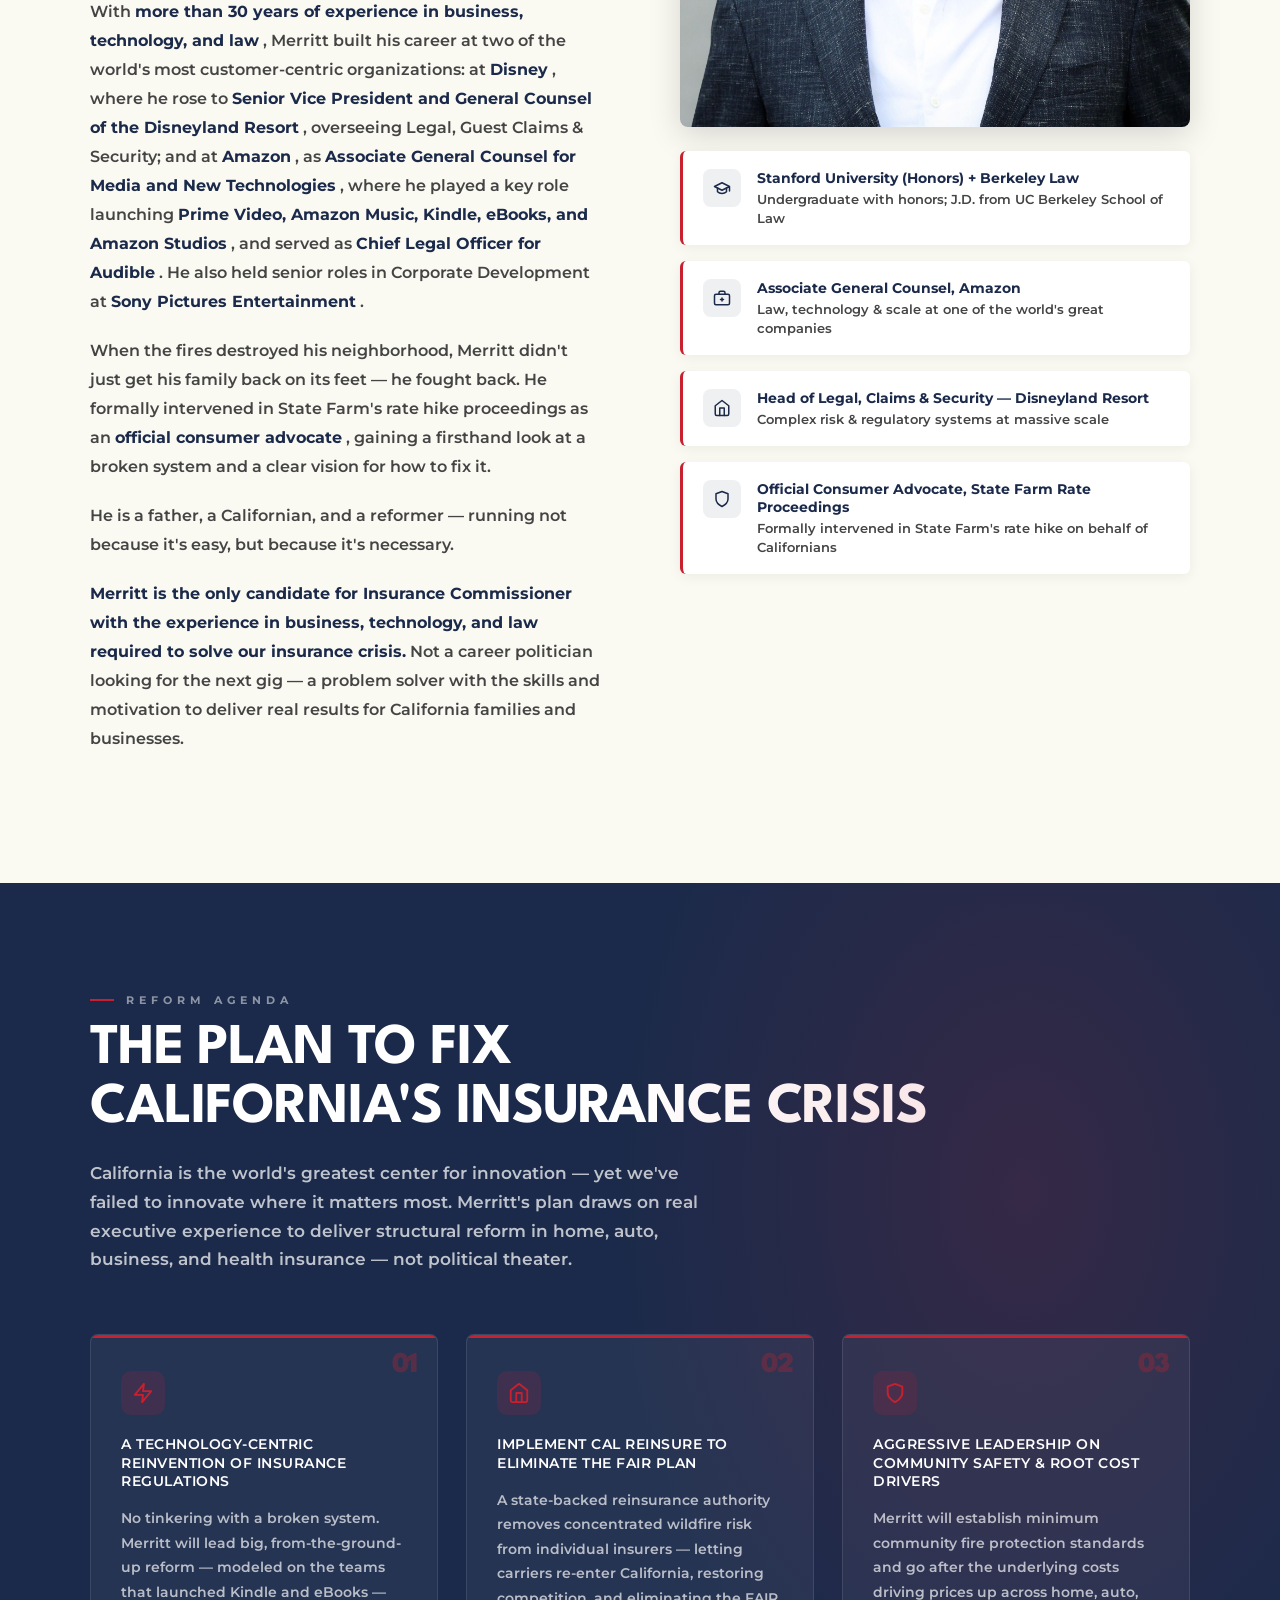
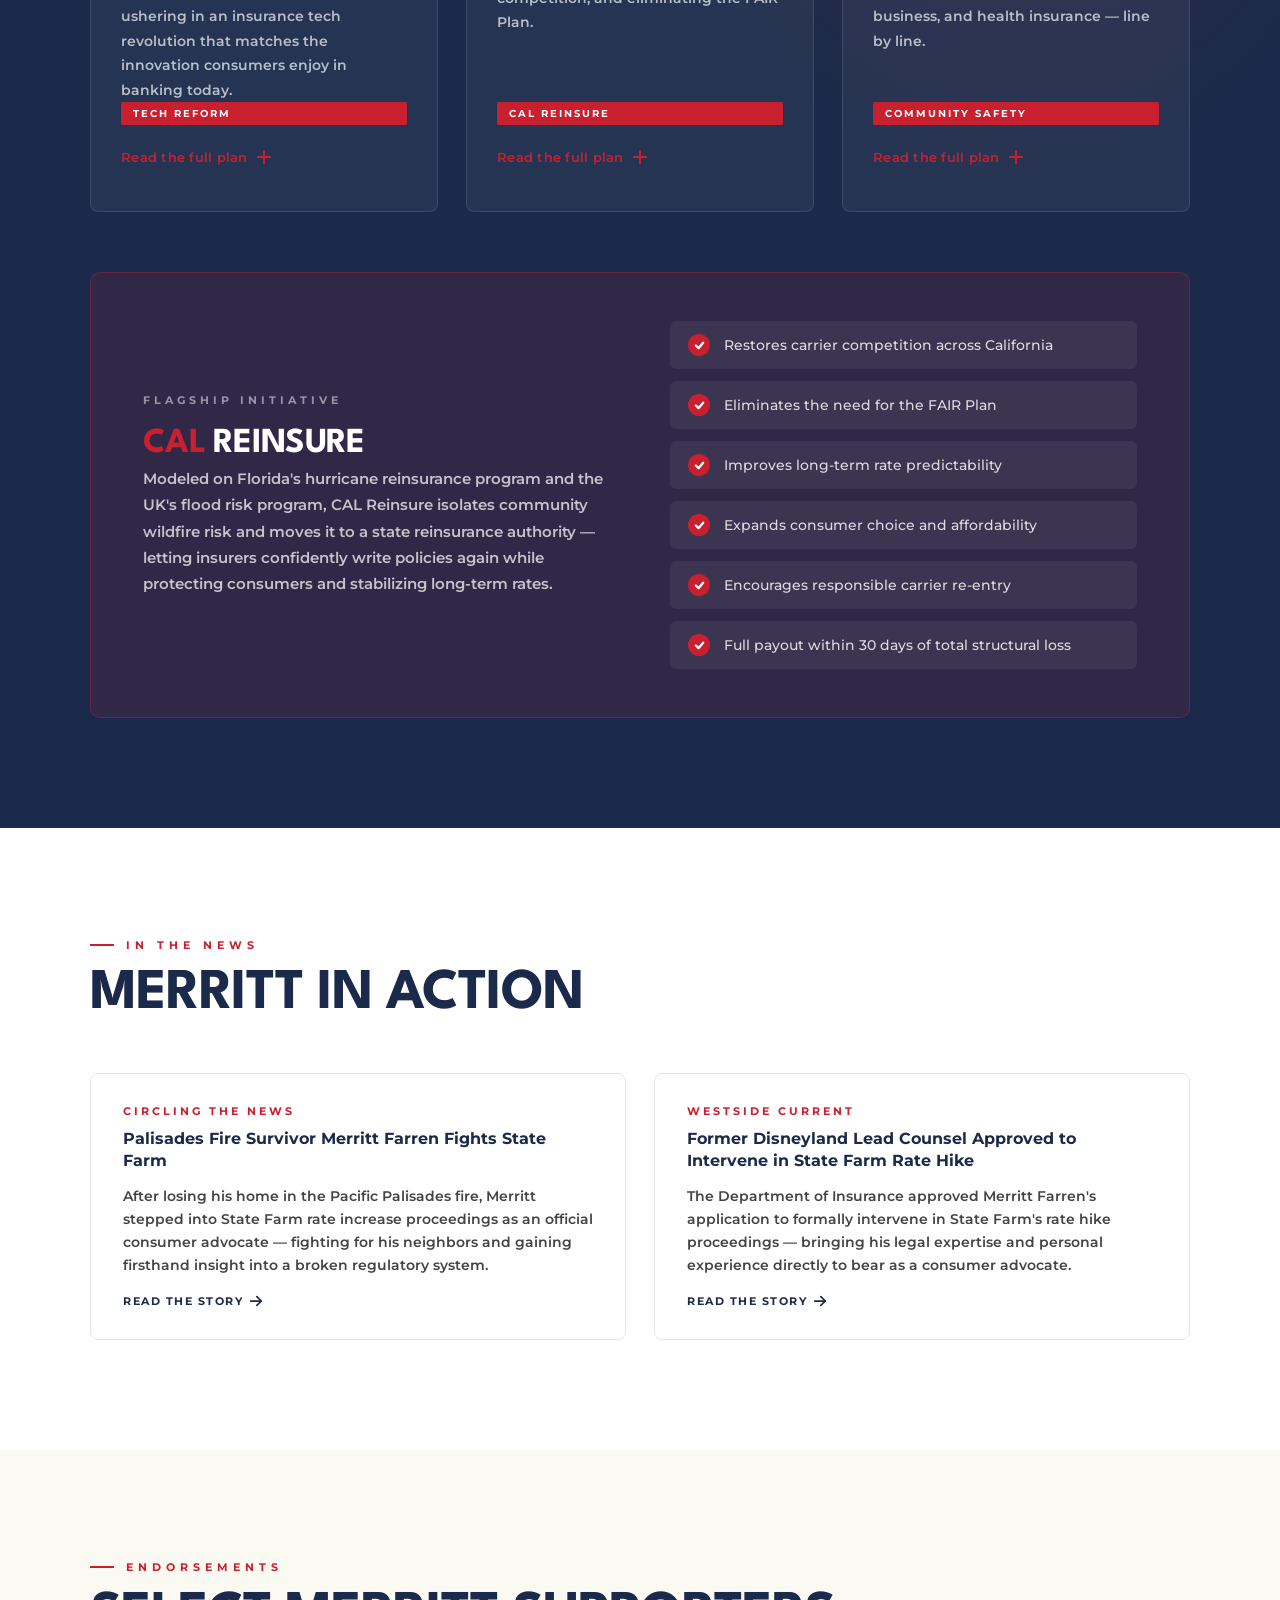
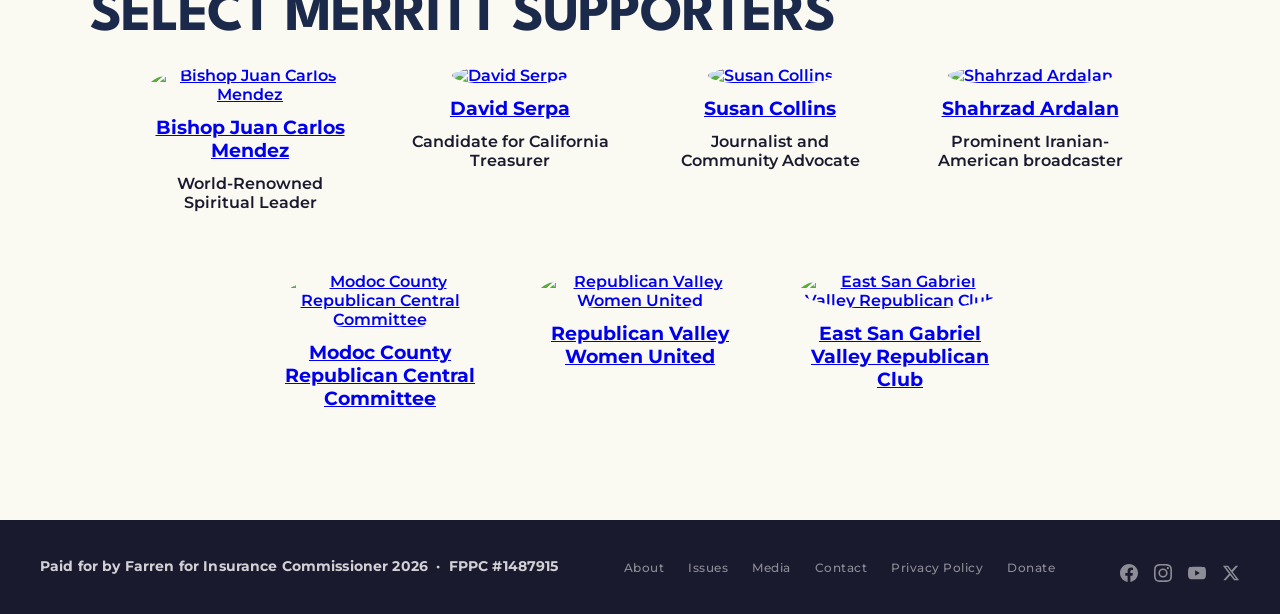
==== commit 108b6e4a: "New Letter and hero-section edit" ====
--- a/index.html
+++ b/index.html
@@ -268,7 +268,7 @@
         </div>
       </div>
 
-      <!---<div class="hero-actions">
+      <!--<div class="hero-actions">
         <div class="hero-action-col">
           <h3>See the Plan</h3>
           <p>
@@ -277,12 +277,12 @@
           </p>
           <a href="#issues" class="action-btn action-btn-navy">View the Plan</a>
         </div>
-      </div>
+      </div>-->
 
       <div class="scroll-indicator">
         <div class="scroll-chevron"></div>
       </div>
-    </section> See the Plan commented out---->
+    </section>
     <!--<div class="hero-actions">
         <div class="hero-action-col">
           <h3>Email Updates</h3>
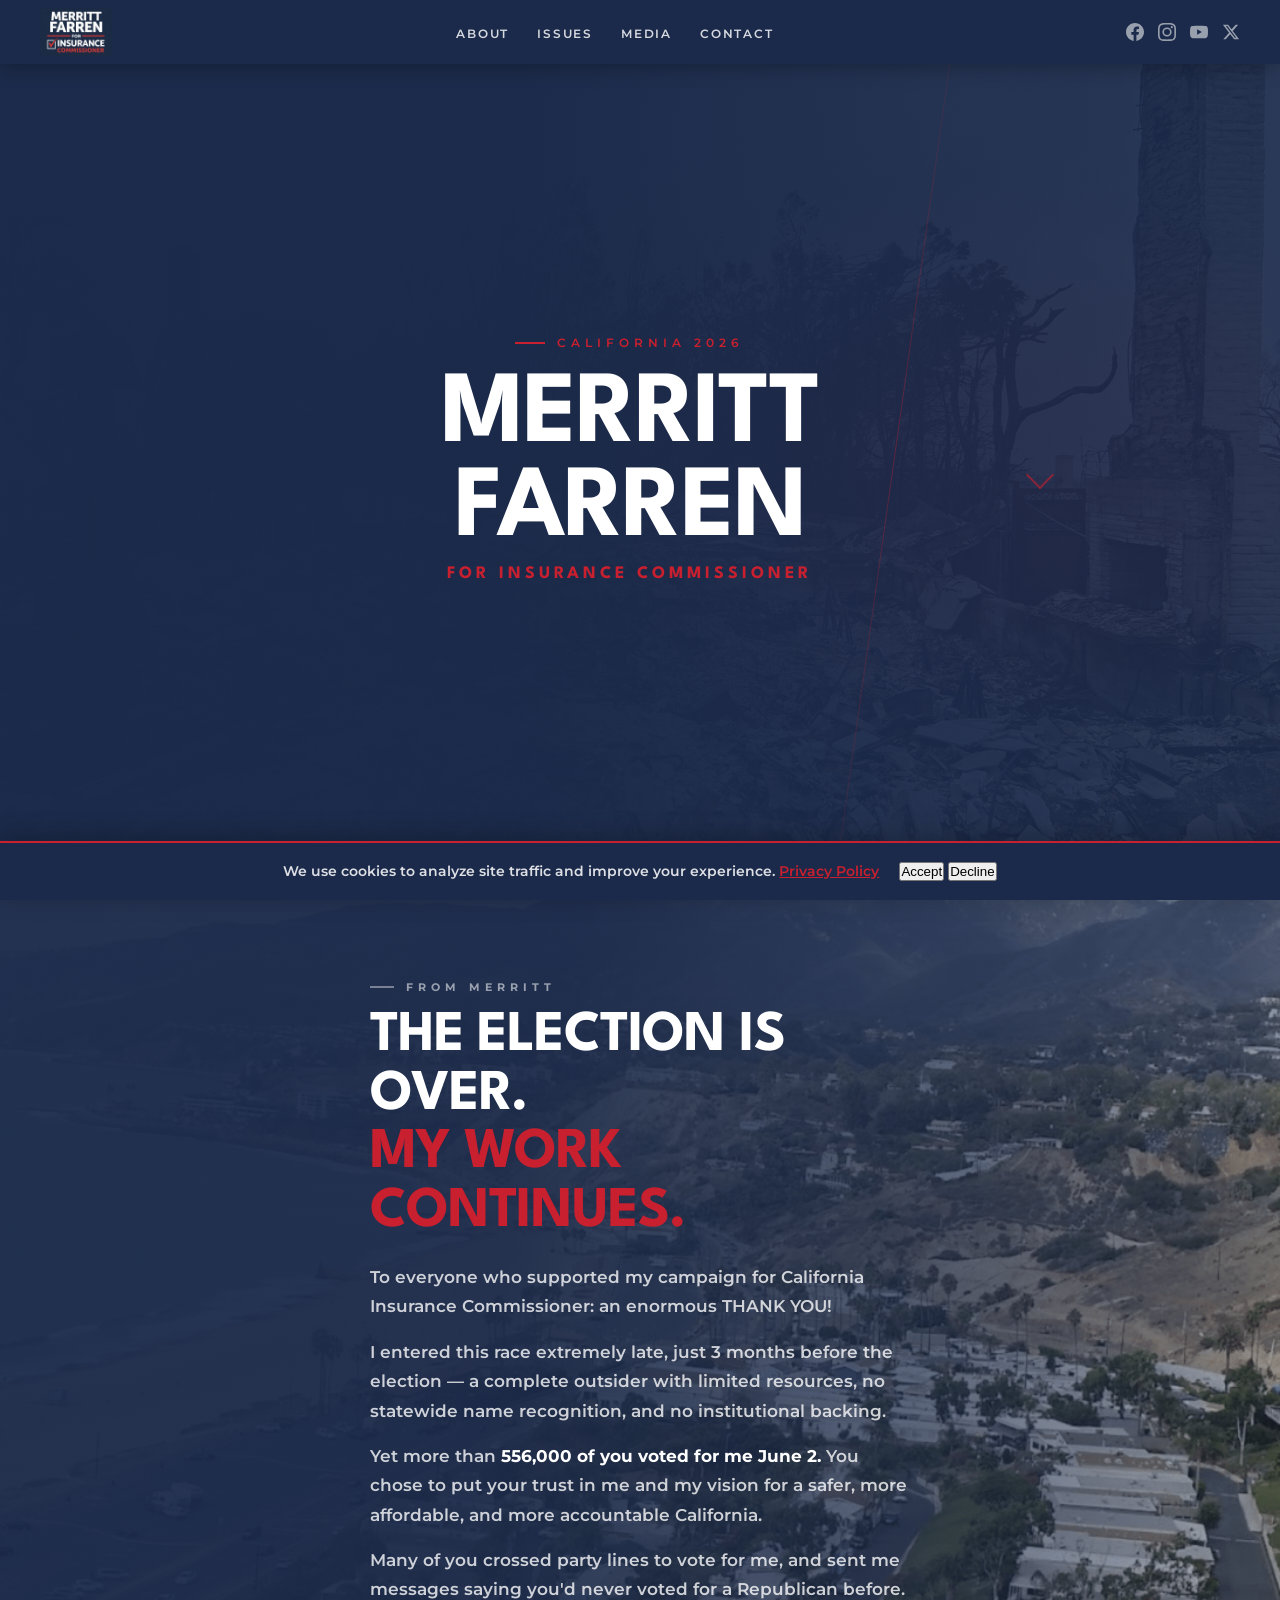
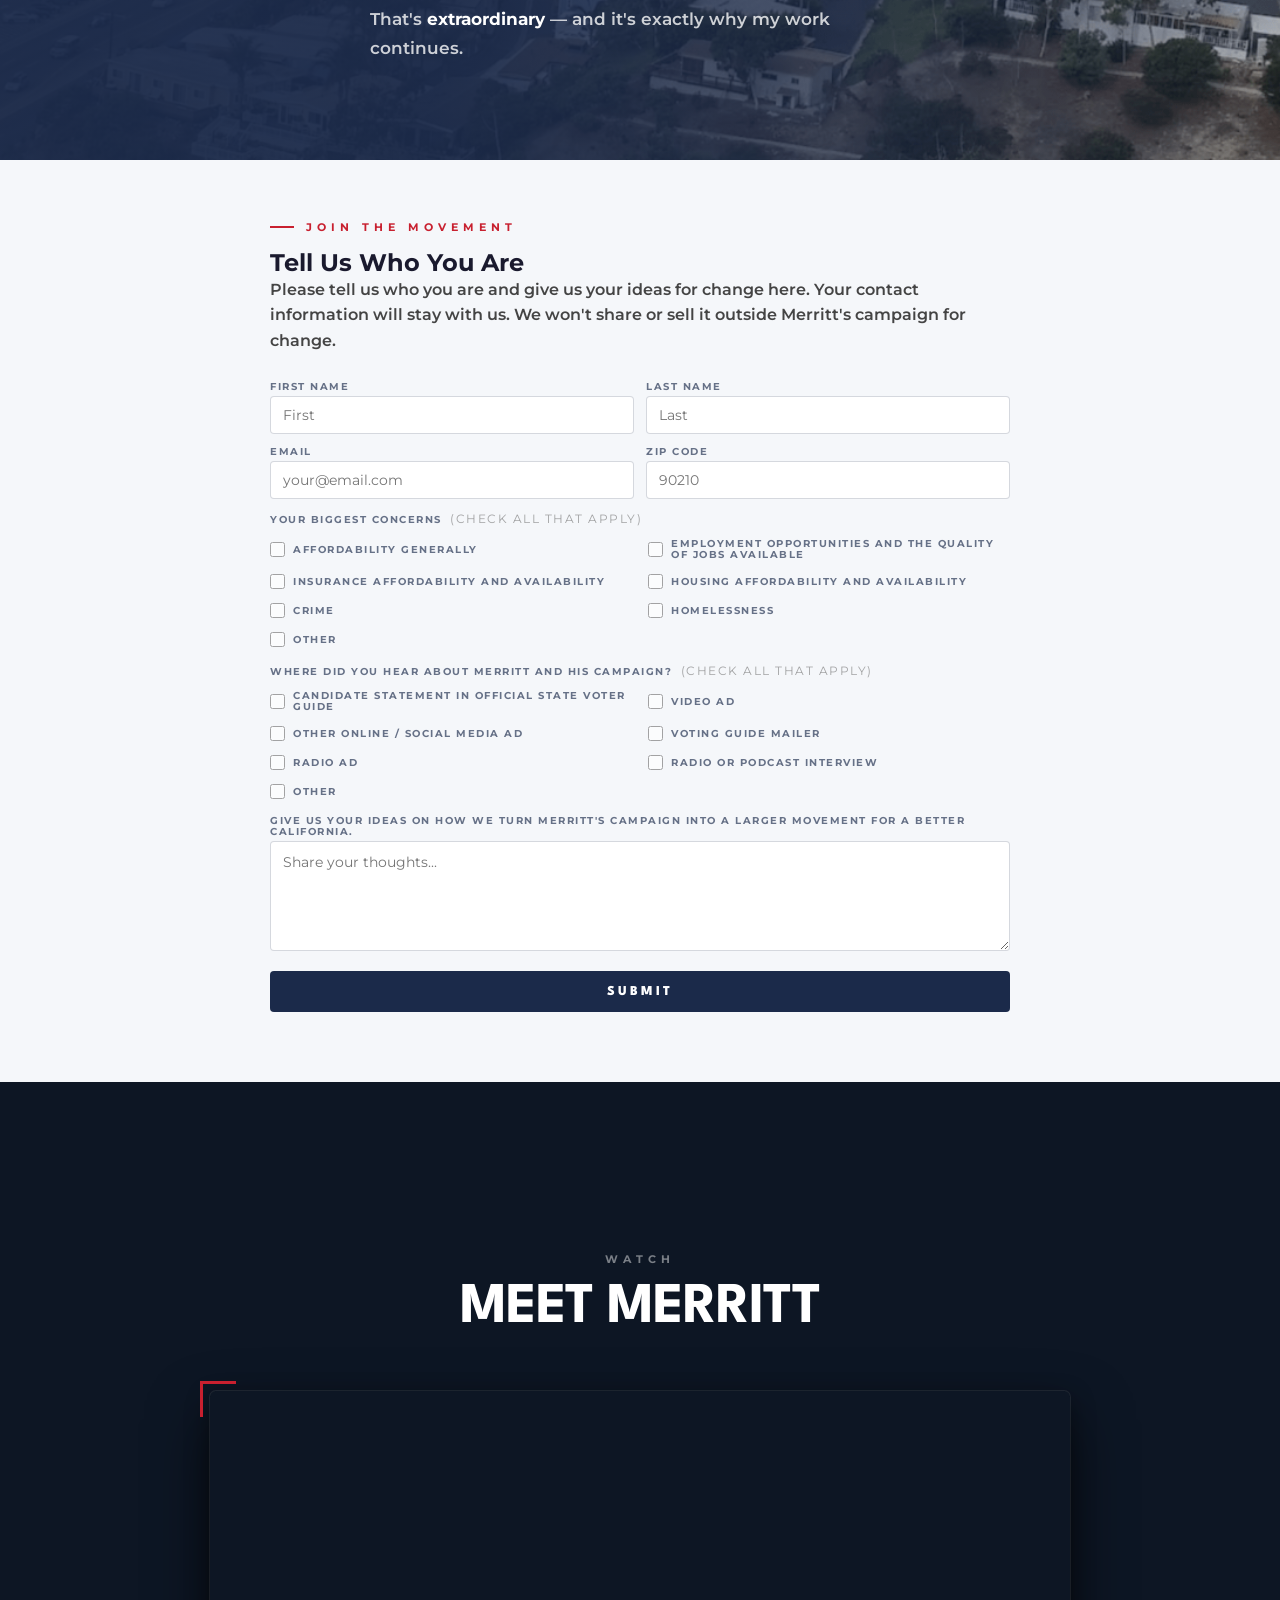
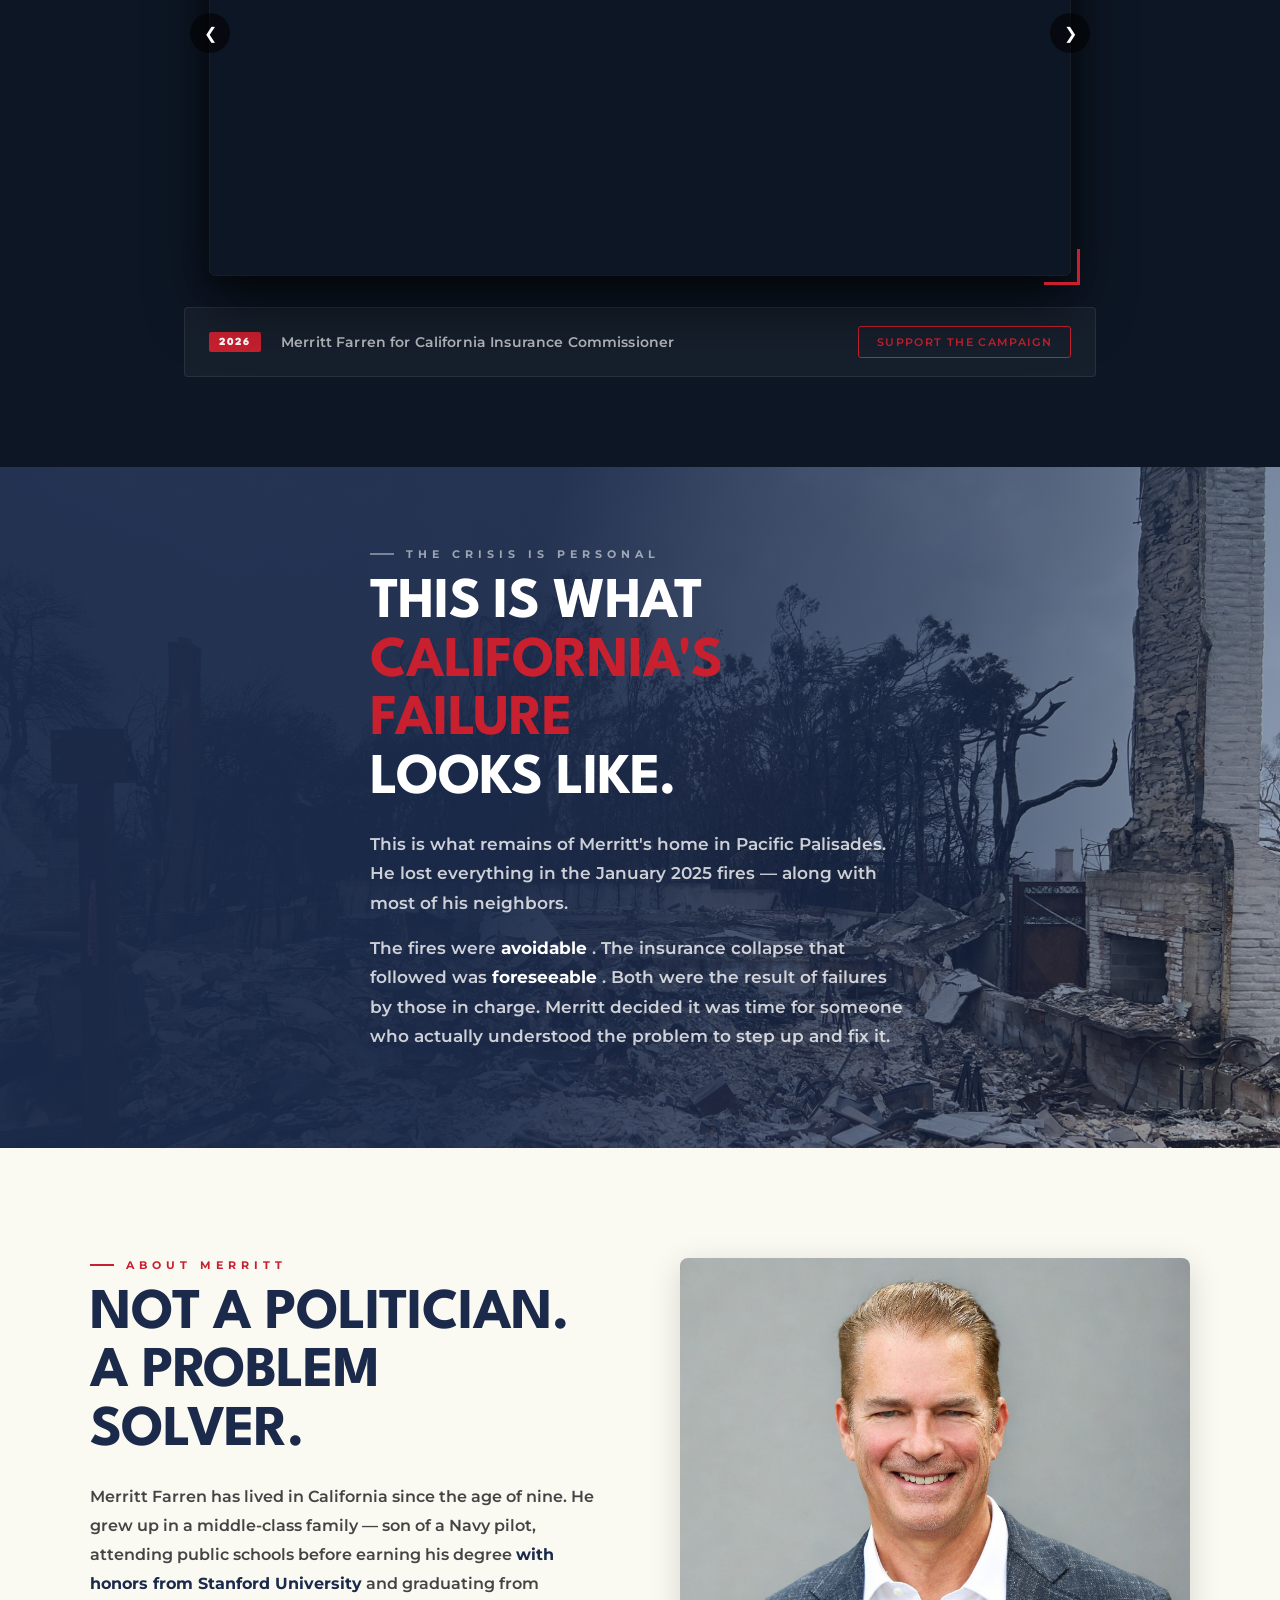
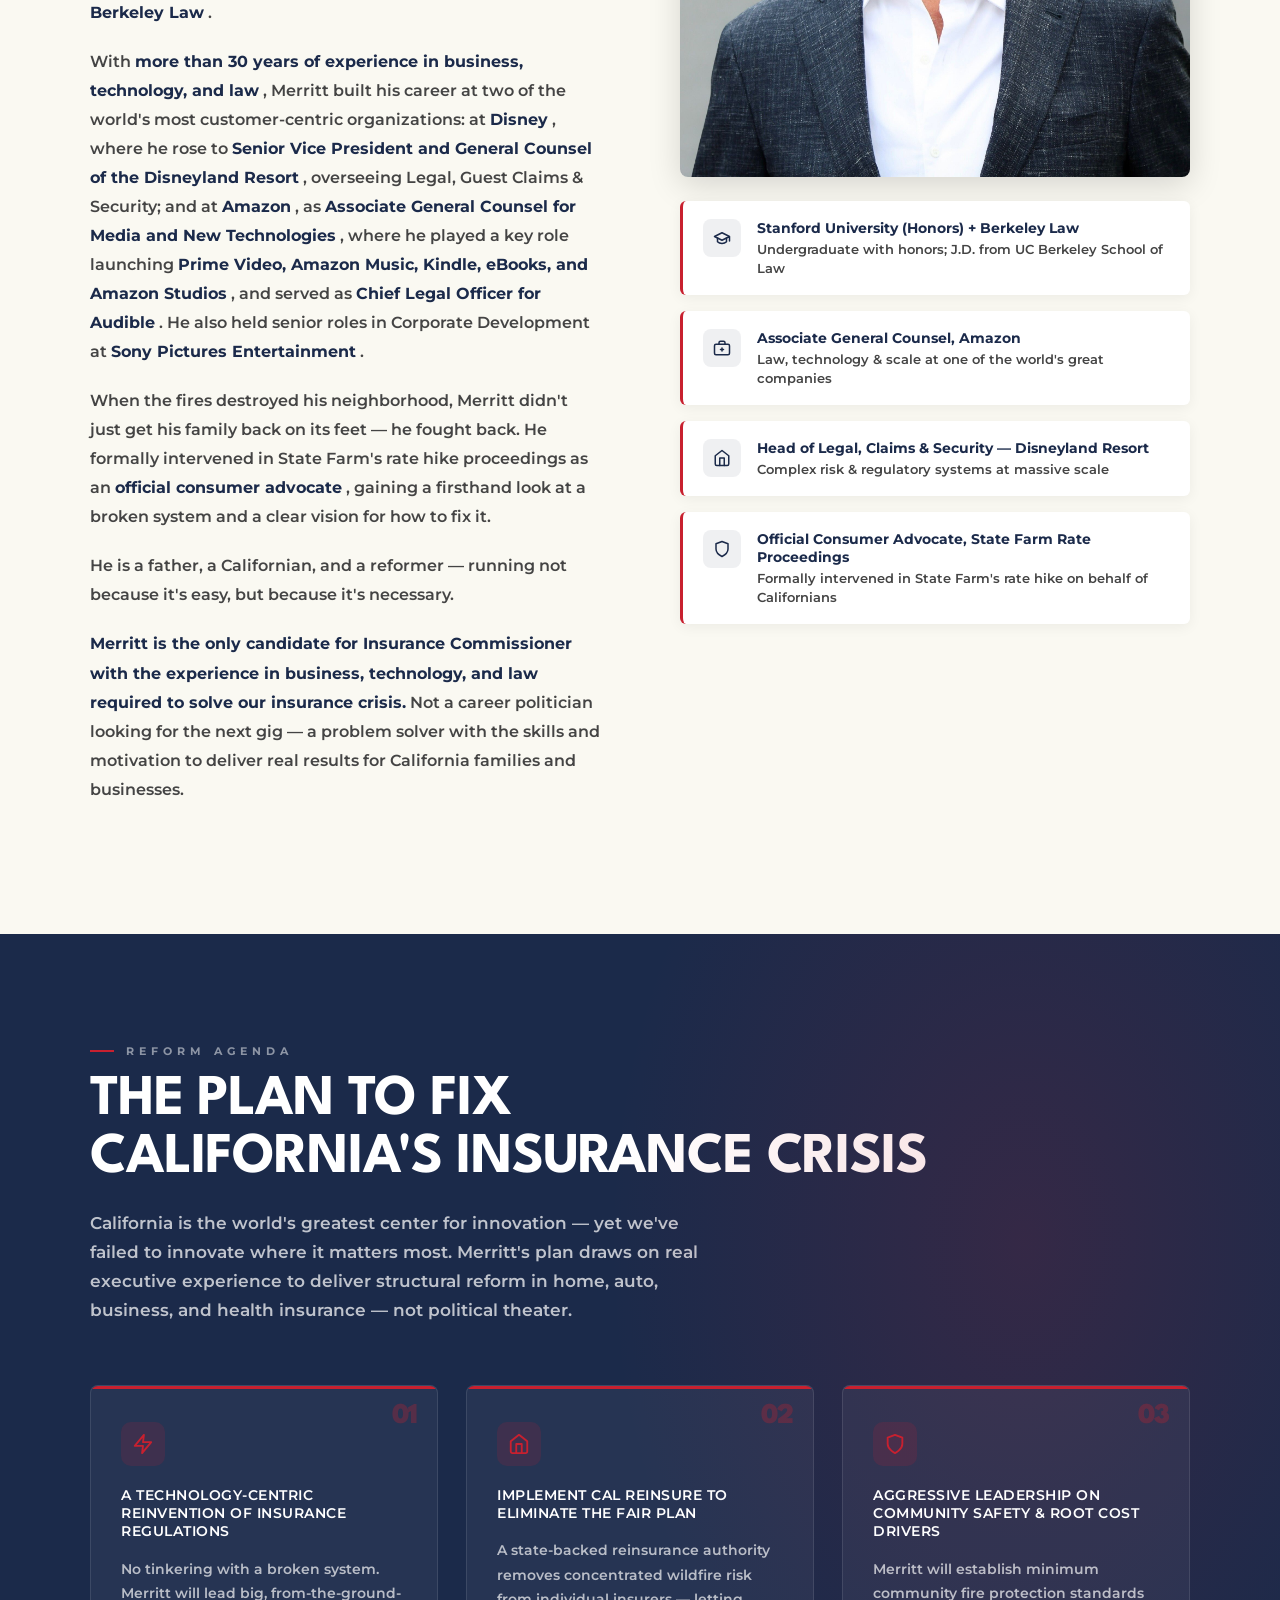
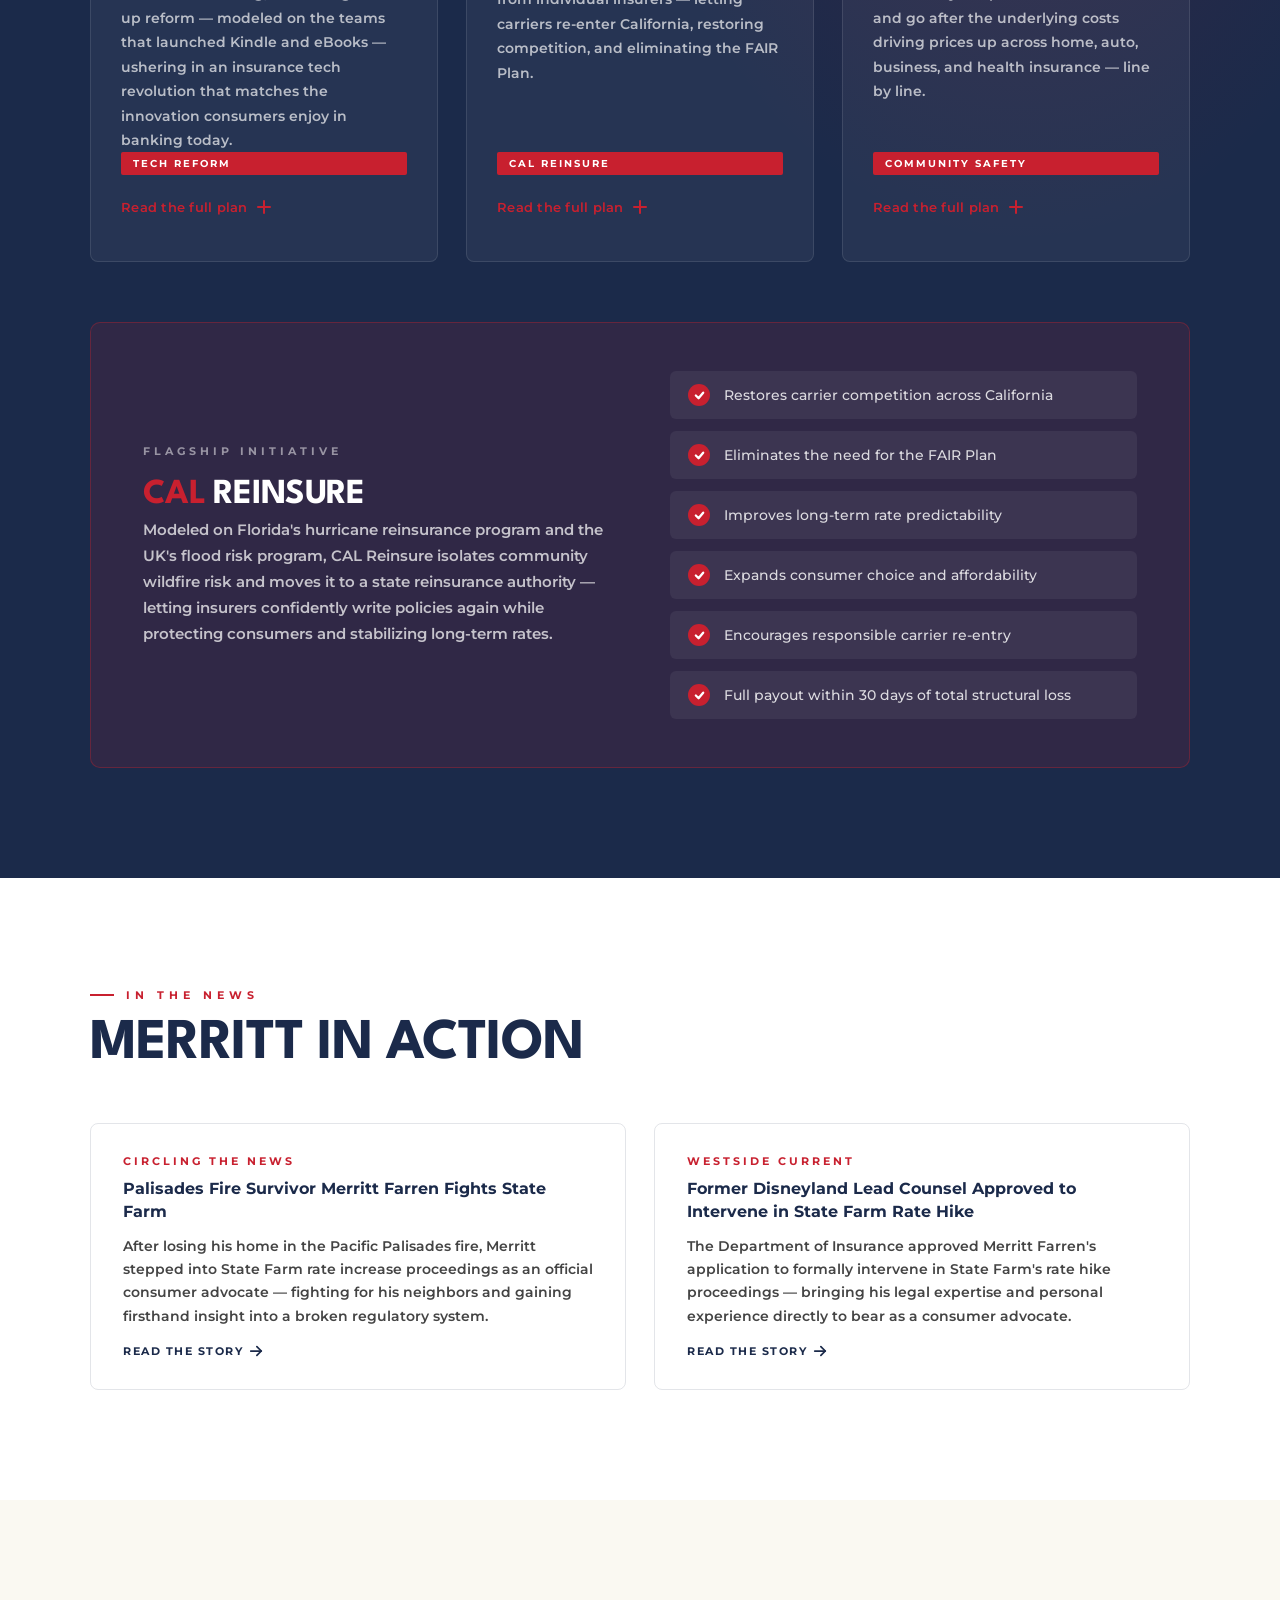
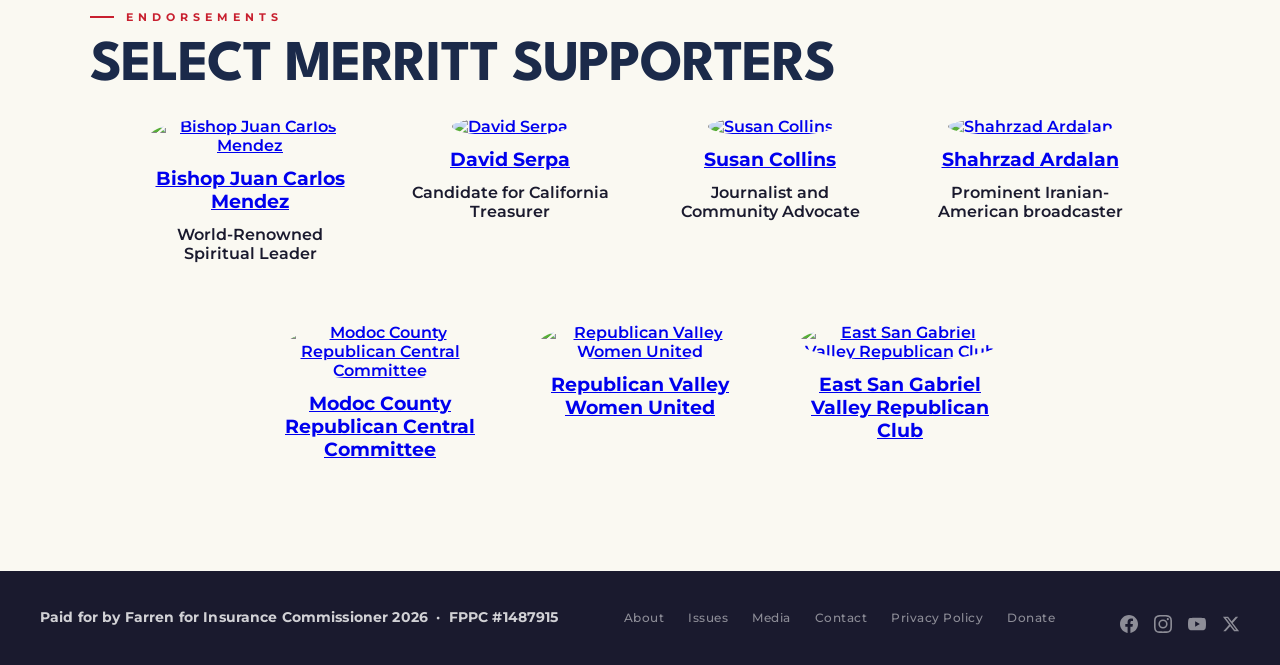
==== commit 306cf4cd: "New Letter section" ====
--- a/index.html
+++ b/index.html
@@ -329,20 +329,38 @@
           >
         </div>  Donate section is commented out -->
 
-    <!-- MERRITT LETTER -->
-    <div class="letter-section">
-      <div class="letter-section-bg"></div>
-      <div class="letter-section-overlay"></div>
-      <div class="letter-section-inner">
-        <figure class="letter-document">
-          <img
-            src="images/merritt-letter.png"
-            alt="Post election letter from Merritt Farren with the Seal of California in the header"
-          />
-        </figure>
+    <!-- LETTER / POST-ELECTION MESSAGE -->
+    <div class="letter-section-fire">
+      <div class="letter-section-fire-bg"></div>
+      <div class="letter-section-fire-overlay"></div>
+      <div class="letter-section-fire-inner">
+        <div class="section-label">From Merritt</div>
+        <h2>
+          The Election Is Over.<br />
+          <span>My Work Continues.</span>
+        </h2>
+        <p>
+          To everyone who supported my campaign for California Insurance
+          Commissioner: an enormous THANK YOU!
+        </p>
+        <p>
+          I entered this race extremely late, just 3 months before the election
+          — a complete outsider with limited resources, no statewide name
+          recognition, and no institutional backing.
+        </p>
+        <p>
+          Yet more than <strong>556,000 of you voted for me June 2.</strong> You
+          chose to put your trust in me and my vision for a safer, more
+          affordable, and more accountable California.
+        </p>
+        <p>
+          Many of you crossed party lines to vote for me, and sent me messages
+          saying you'd never voted for a Republican before. That's
+          <strong>extraordinary</strong> — and it's exactly why my work
+          continues.
+        </p>
       </div>
     </div>
-
     <!-- MOVEMENT FORM -->
     <section id="movement-form" class="movement-form-section">
       <div class="movement-form-inner">
--- a/css/styles.css
+++ b/css/styles.css
@@ -2150,56 +2150,81 @@
   }
 }
 
-/* LETTER SECTION - Fixed */
-.letter-section {
+/* LETTER / POST-ELECTION SECTION */
+.letter-section-fire {
   position: relative;
   overflow: hidden;
-  padding: 60px 20px;
-  background: var(--offwhite);
-  display: flex;
-  align-items: center;
-  justify-content: center;
-}
-
-.letter-section-inner {
-  max-width: 560px;
-  width: 100%;
+  padding: 0;
+  min-height: 460px;
+  display: flex;
+  align-items: center;
+}
+
+.letter-section-fire-bg {
+  position: absolute;
+  inset: 0;
+  background-image: url("../images/pacific-palisades.png"); /* ← swap in */
+  background-size: cover;
+  background-position: center 40%;
+}
+
+.letter-section-fire-overlay {
+  position: absolute;
+  inset: 0;
+  background: linear-gradient(
+    100deg,
+    rgba(27, 42, 74, 0.95) 40%,
+    rgba(27, 42, 74, 0.7) 70%,
+    rgba(27, 42, 74, 0.3) 100%
+  );
+}
+
+.letter-section-fire-inner {
+  position: relative;
+  z-index: 2;
   margin: 0 auto;
-  display: flex;
-  justify-content: center;
-}
-
-.letter-document {
-  margin: 0;
-  padding: 0;
-  max-width: 100%;
-  display: flex;
-  flex-direction: column;
-  align-items: center;
-}
-
-.letter-document img {
-  width: 100%;
-  max-width: 560px;
-  height: auto;
-  display: block;
-  border-radius: 4px;
-  box-shadow: 0 4px 32px rgba(0, 0, 0, 0.15);
-}
-
-/* Mobile adjustments */
-@media (max-width: 580px) {
-  .letter-section {
-    padding: 30px 12px;
-  }
-
-  .letter-section-inner {
-    max-width: 100%;
-  }
-
-  .letter-document img {
-    max-width: 100%;
-    border-radius: 2px;
+  padding: 80px 40px;
+  max-width: 620px;
+}
+
+.letter-section-fire-inner .section-label {
+  color: rgba(255, 255, 255, 0.55);
+}
+
+.letter-section-fire-inner .section-label::before {
+  background: rgba(255, 255, 255, 0.4);
+}
+
+.letter-section-fire-inner h2 {
+  font-family: "League Spartan", sans-serif;
+  font-weight: 700;
+  text-transform: uppercase;
+  font-size: clamp(2.2rem, 5vw, 3.6rem);
+  line-height: 1.02;
+  color: white;
+  margin-bottom: 20px;
+  letter-spacing: -0.02em;
+}
+
+.letter-section-fire-inner h2 span {
+  color: var(--red);
+}
+
+.letter-section-fire-inner p {
+  font-size: 1.05rem;
+  line-height: 1.75;
+  color: rgba(255, 255, 255, 0.78);
+  margin-bottom: 16px;
+}
+
+.letter-section-fire-inner p strong {
+  color: white;
+  font-weight: 700;
+}
+
+@media (max-width: 960px) {
+  .letter-section-fire-inner {
+    padding: 60px 24px;
   }
 }
 
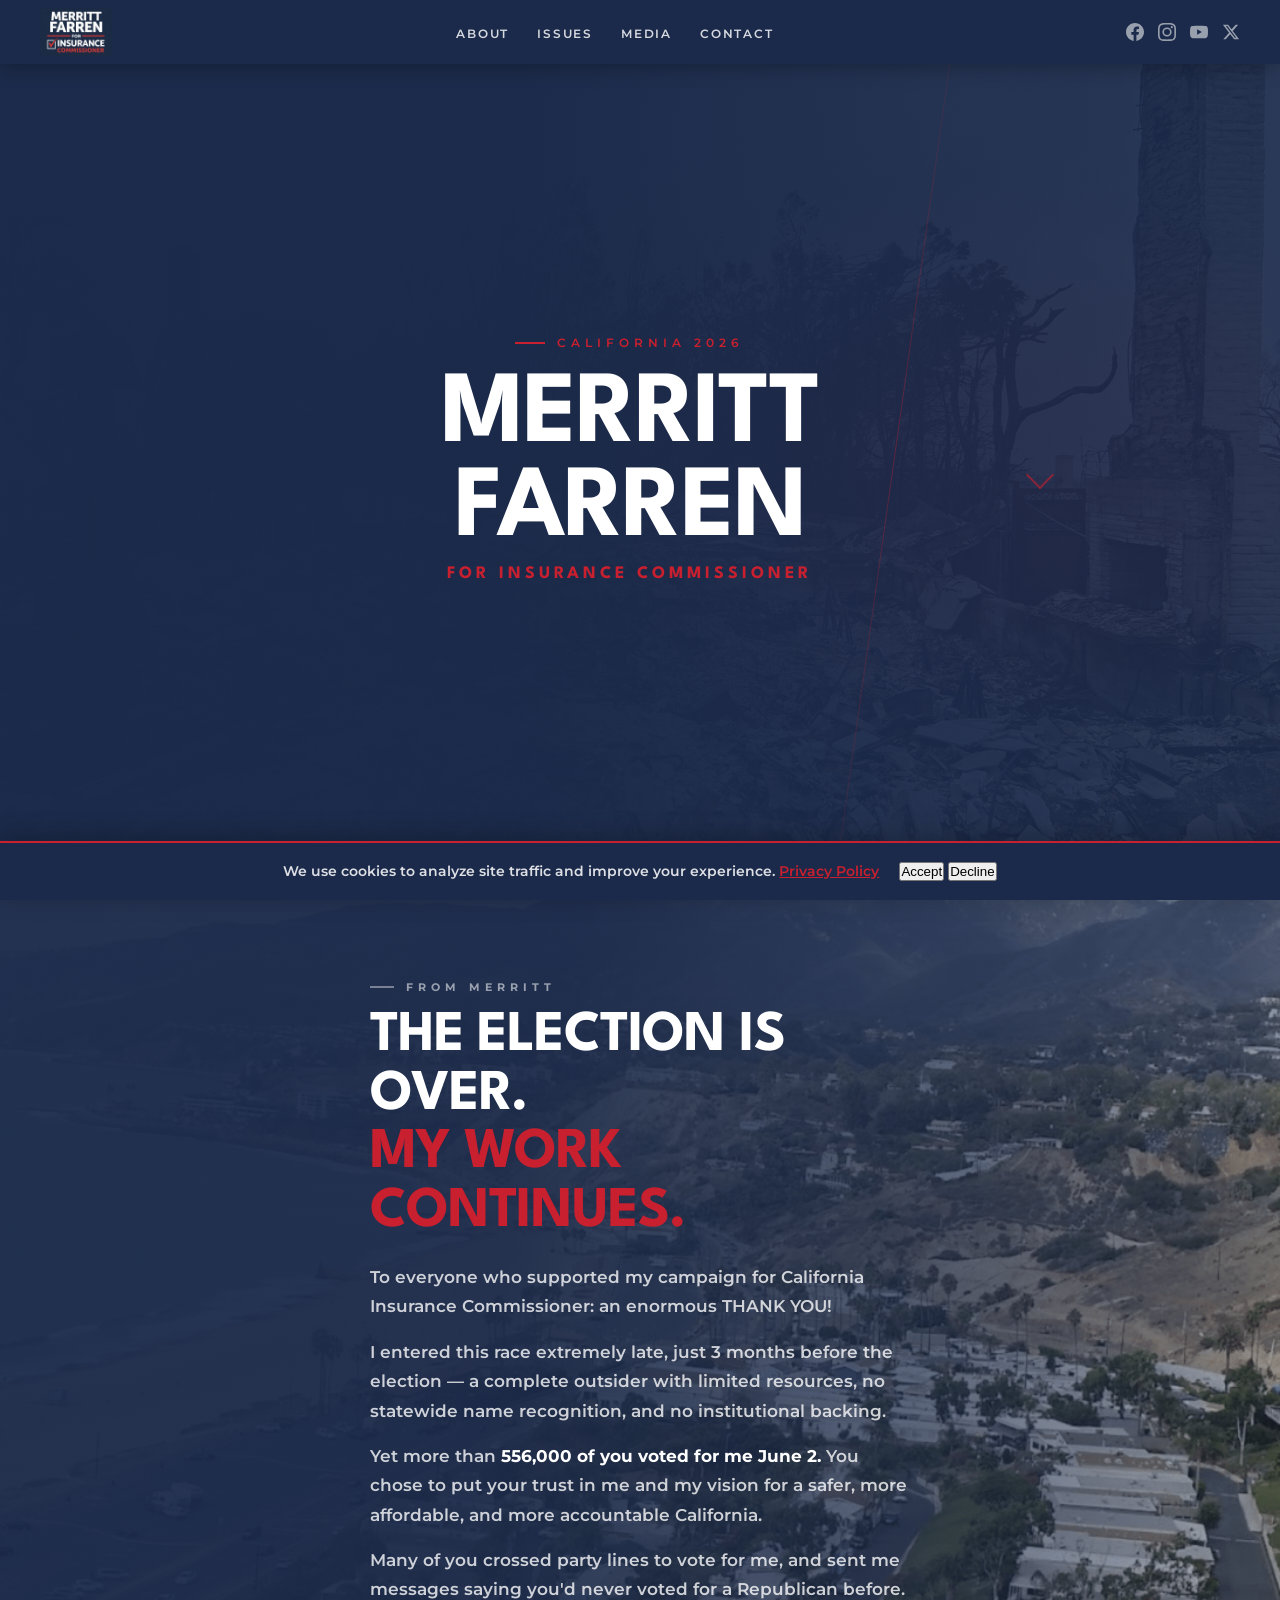
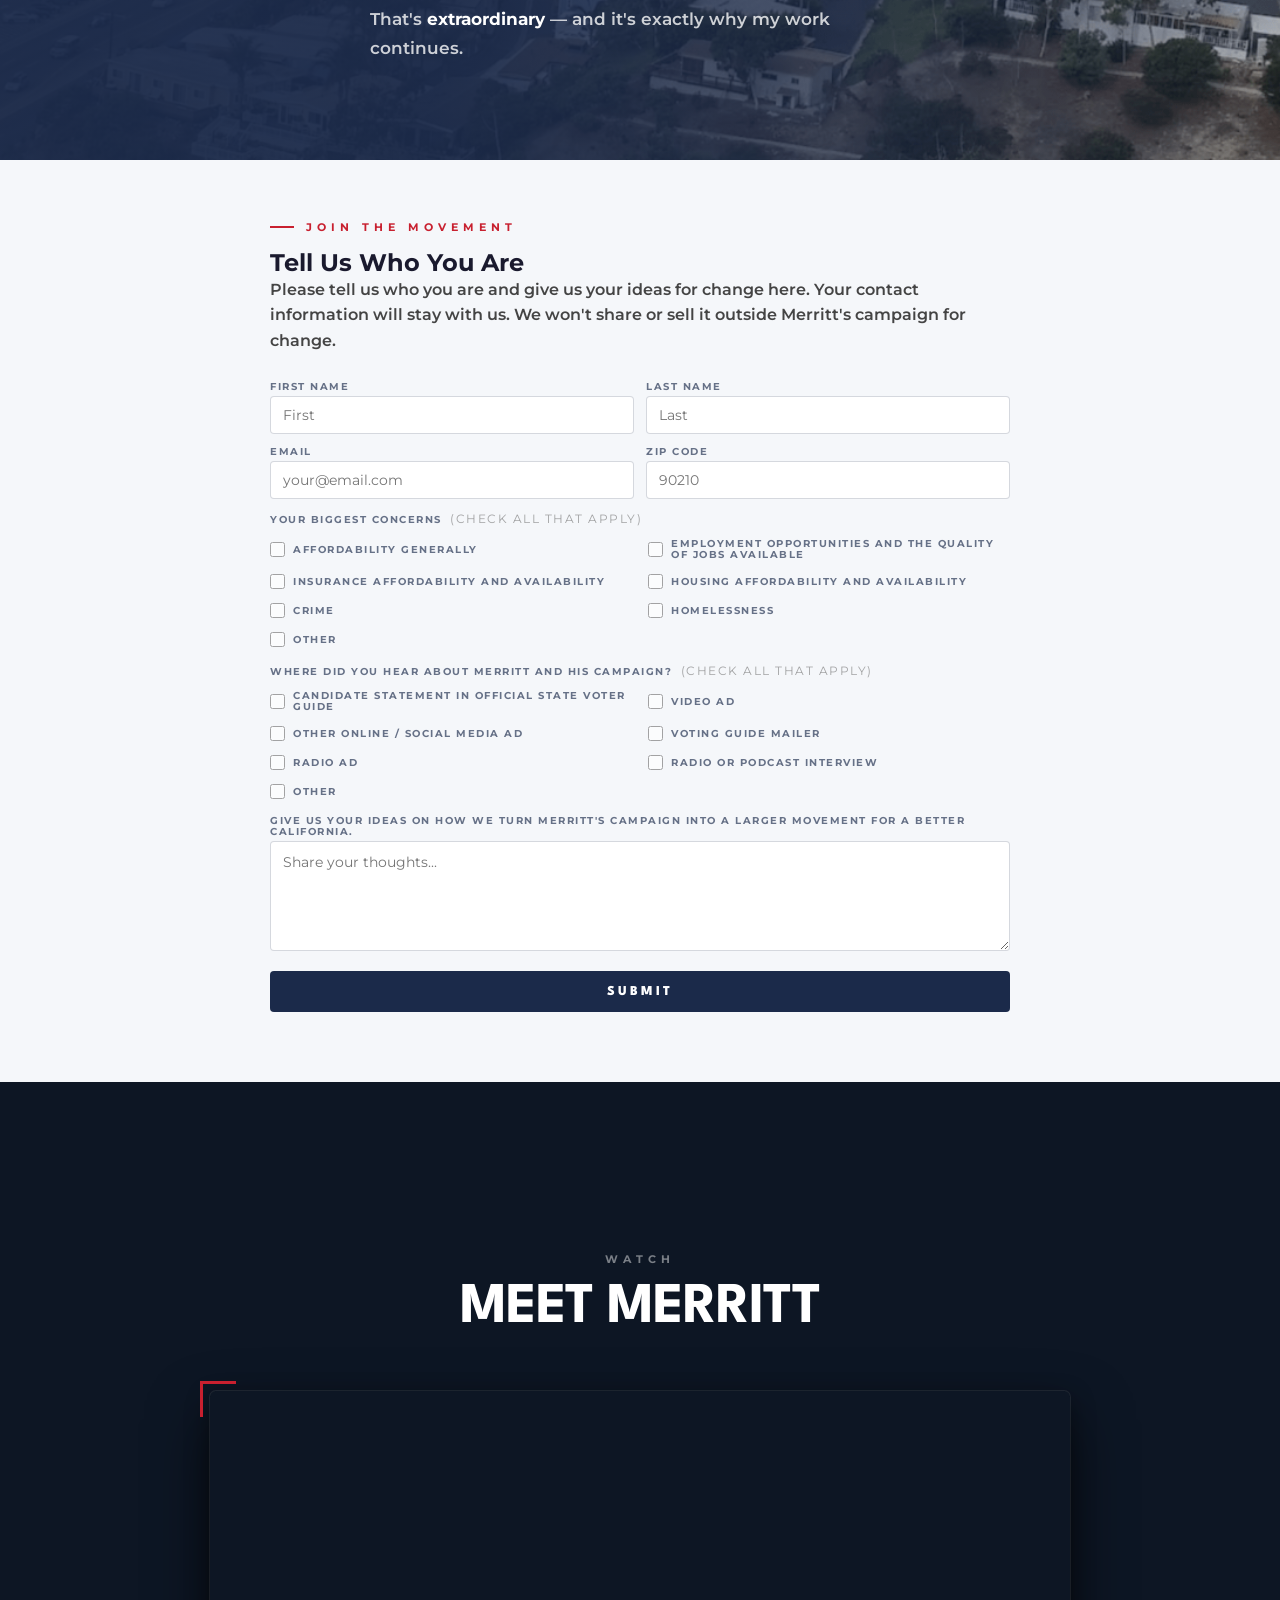
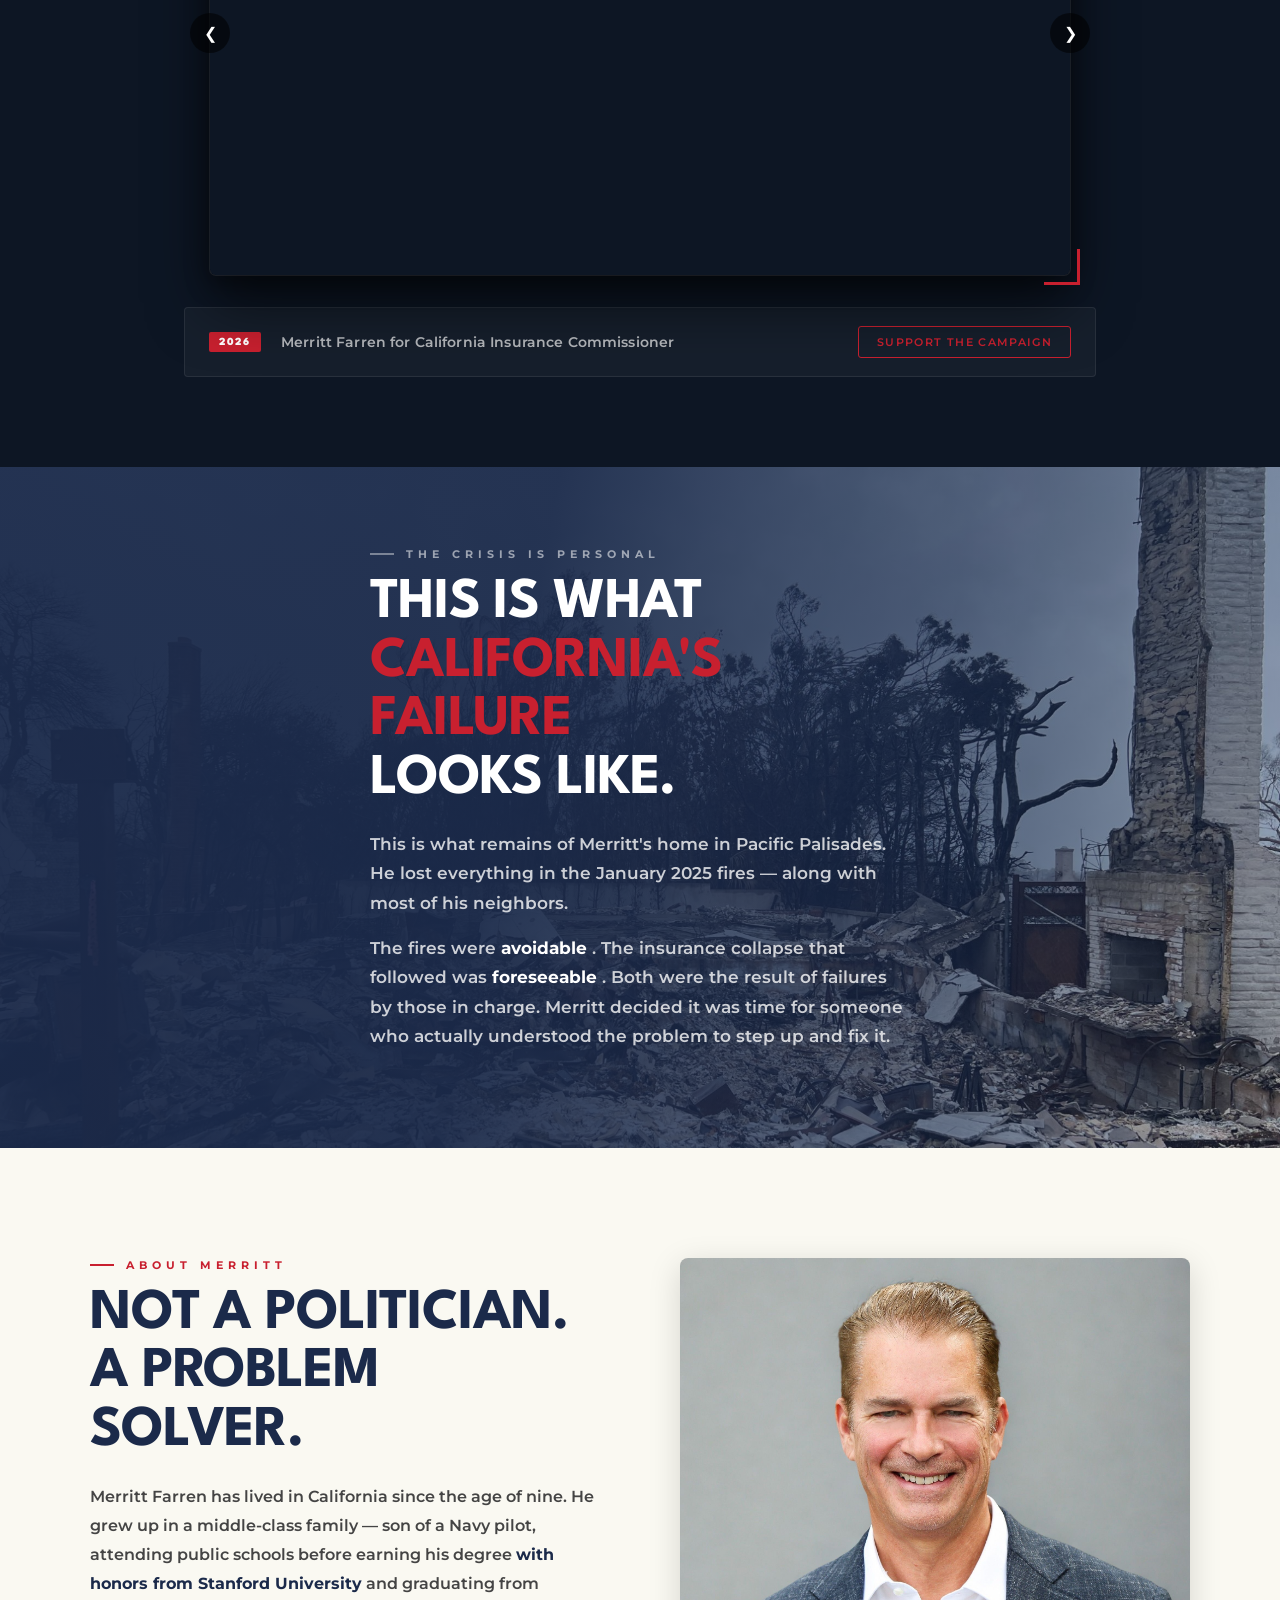
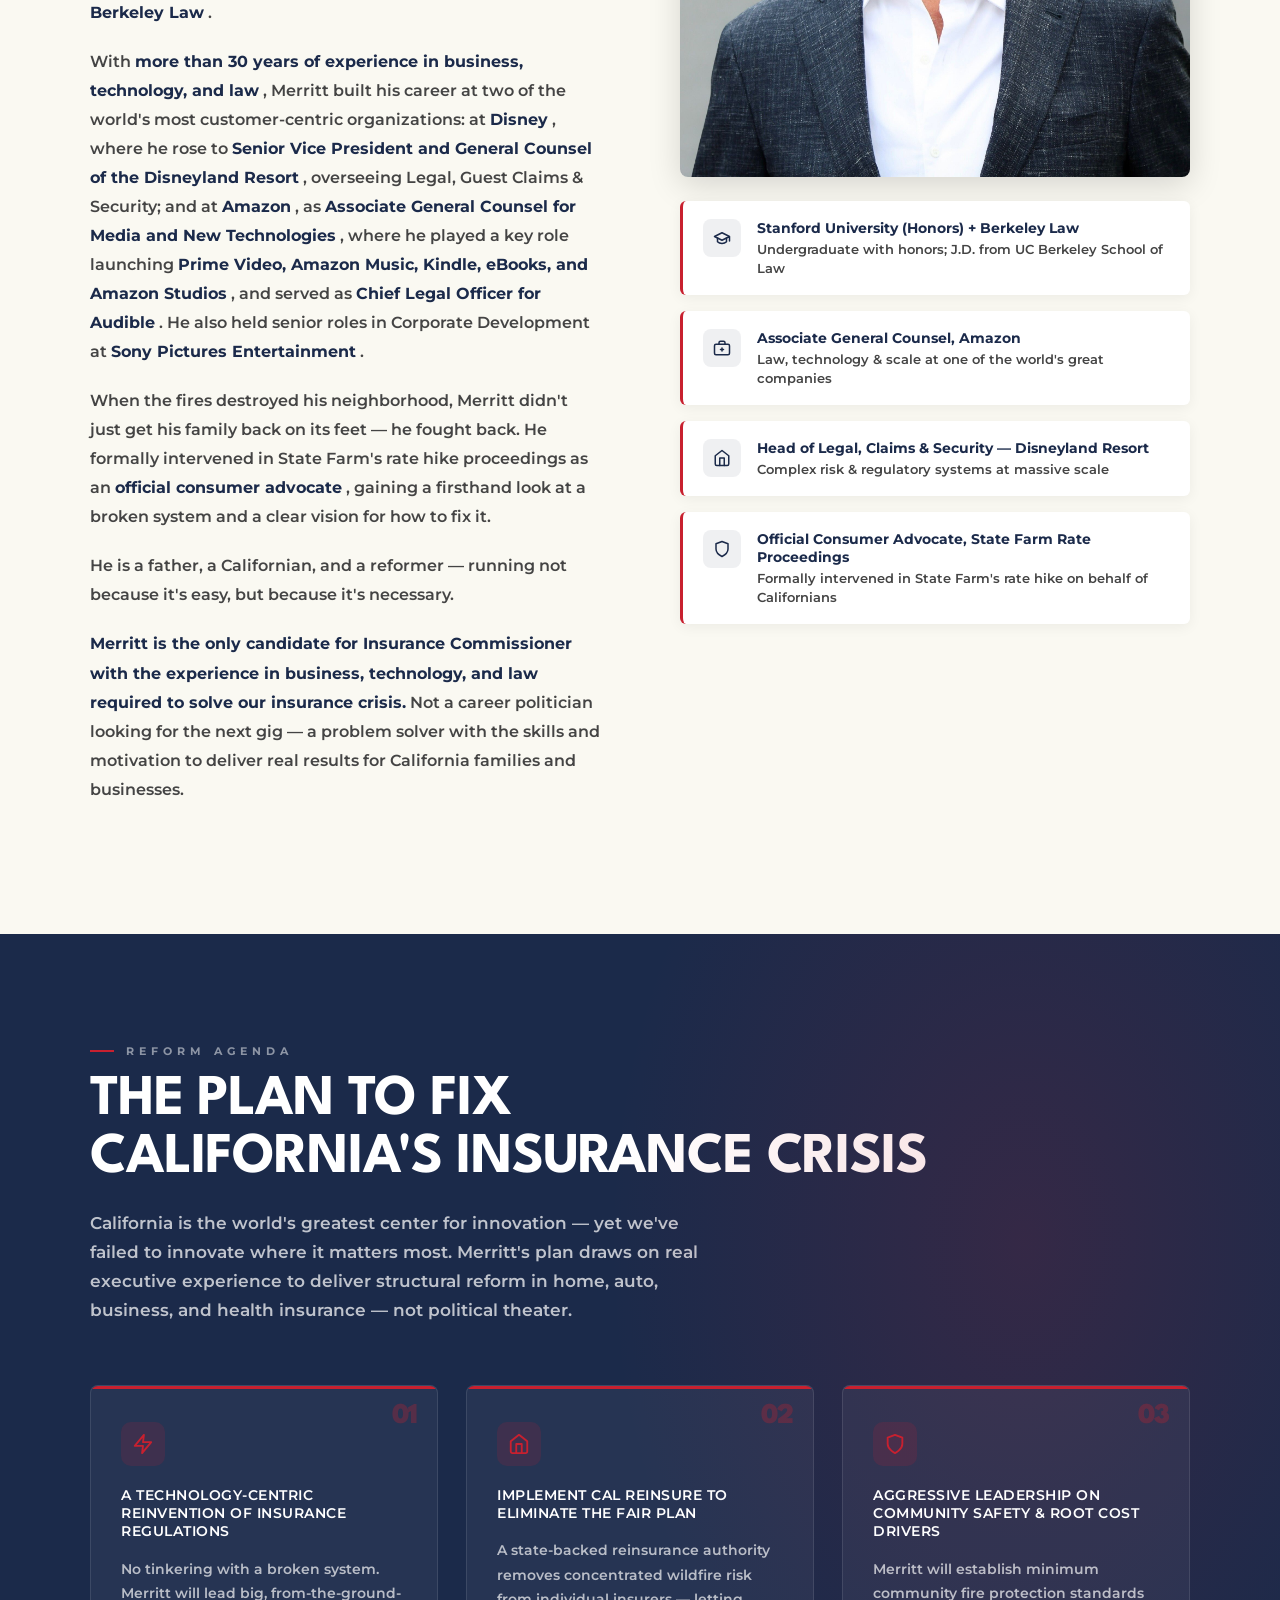
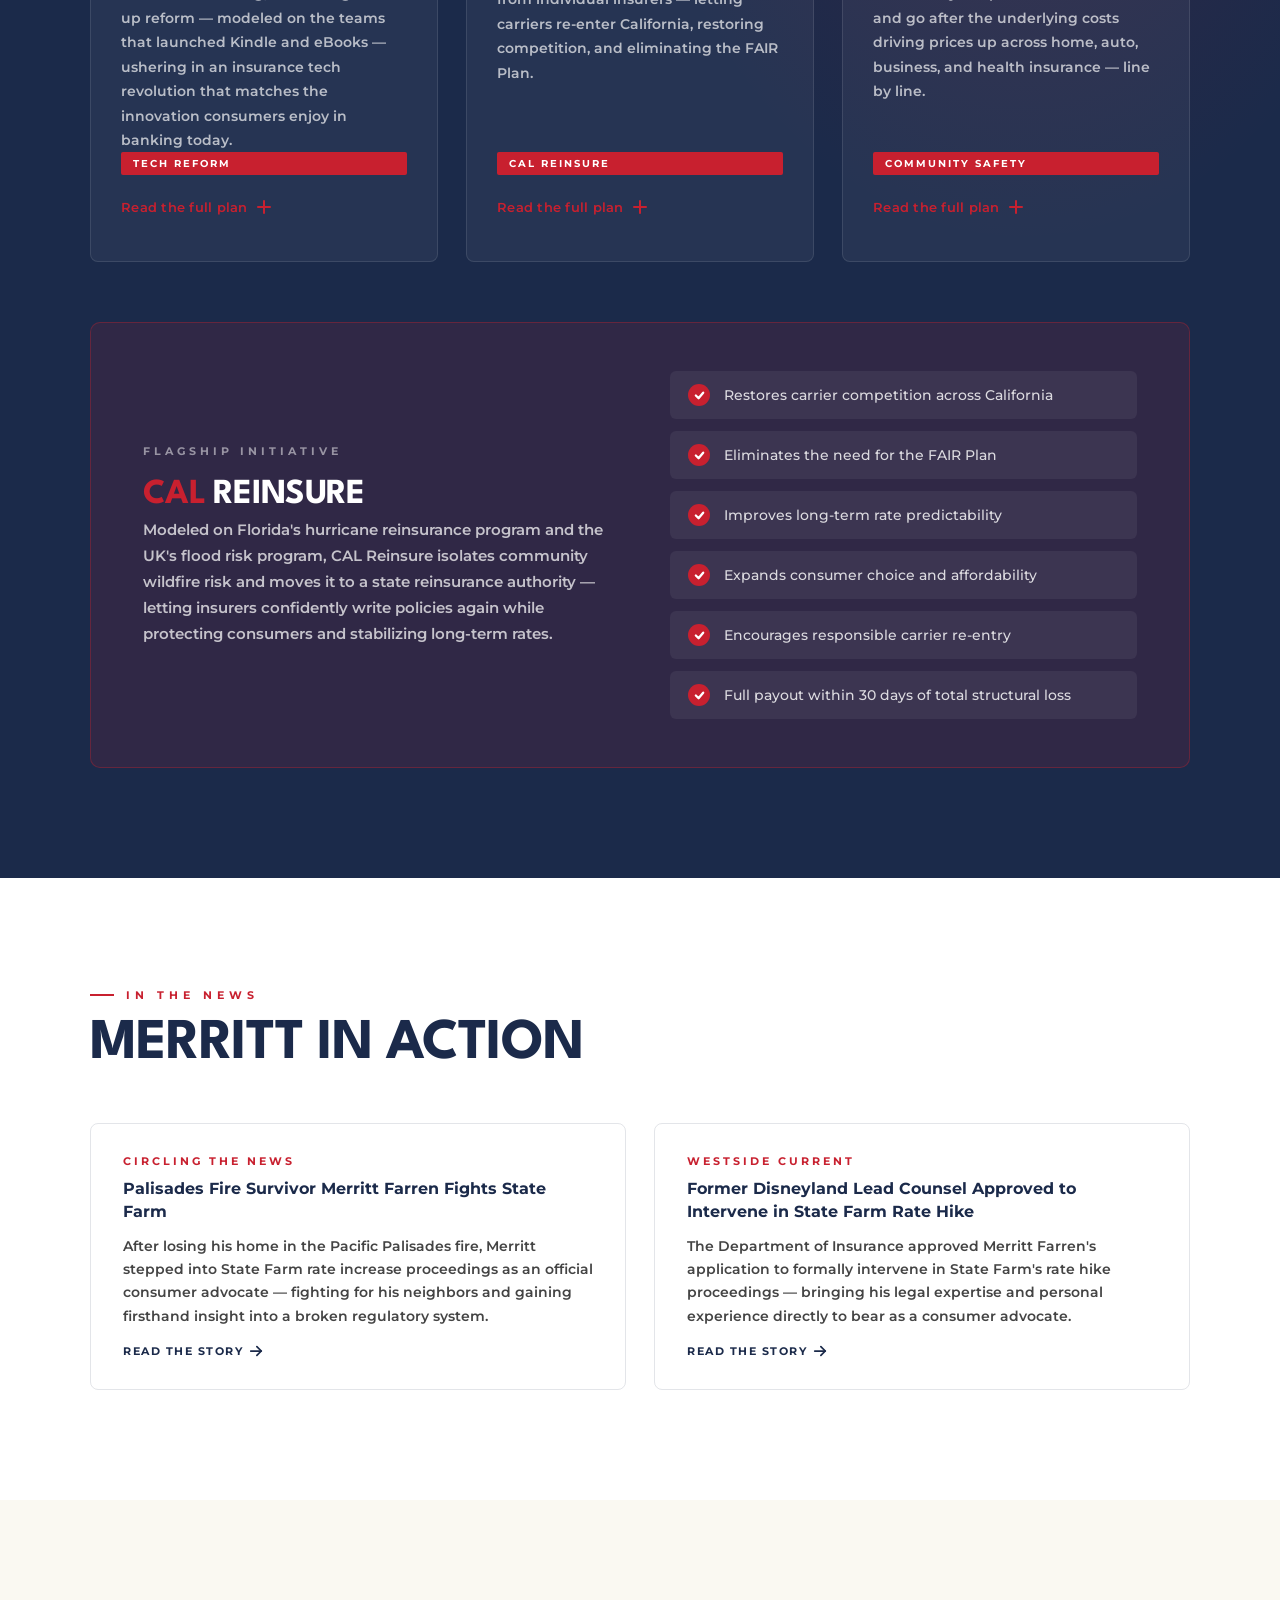
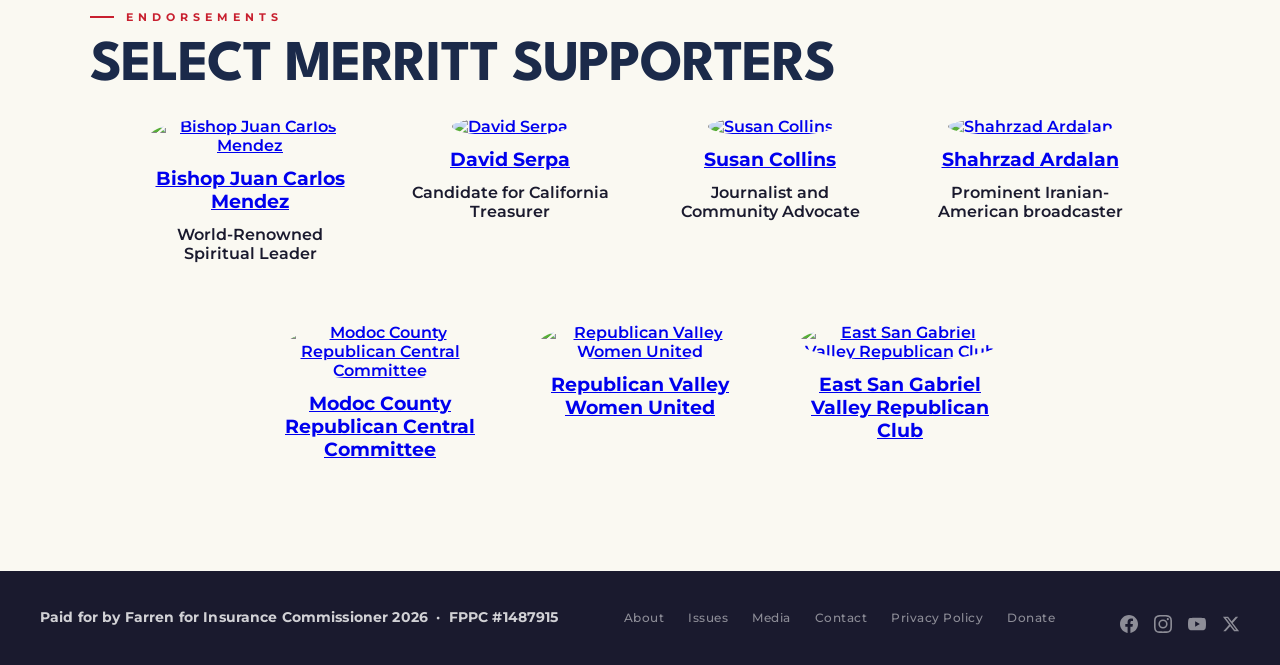
==== commit ad00f801: "fix to mobile menu" ====
--- a/index.html
+++ b/index.html
@@ -177,23 +177,23 @@
         <li>
           <a href="#issues">Issues</a>
         </li>
-        <li>
+        <!-- <li>
           <a href="#endorsements">Endorsements</a>
-        </li>
+        </li> Hide endorsements for now -->
         <li>
           <a href="/media">Media</a>
         </li>
         <li>
           <a href="#contact">Contact</a>
         </li>
-        <li>
+        <!--<li>
           <a
             href="https://www.efundraisingconnections.com/c/FarrenforInsuranceCommissioner2026"
             target="_blank"
             class="mobile-donate"
             >Donate</a
           >
-        </li>
+        </li> hide donate for now-->
       </ul>
       <div class="mobile-menu-social">
         <a
